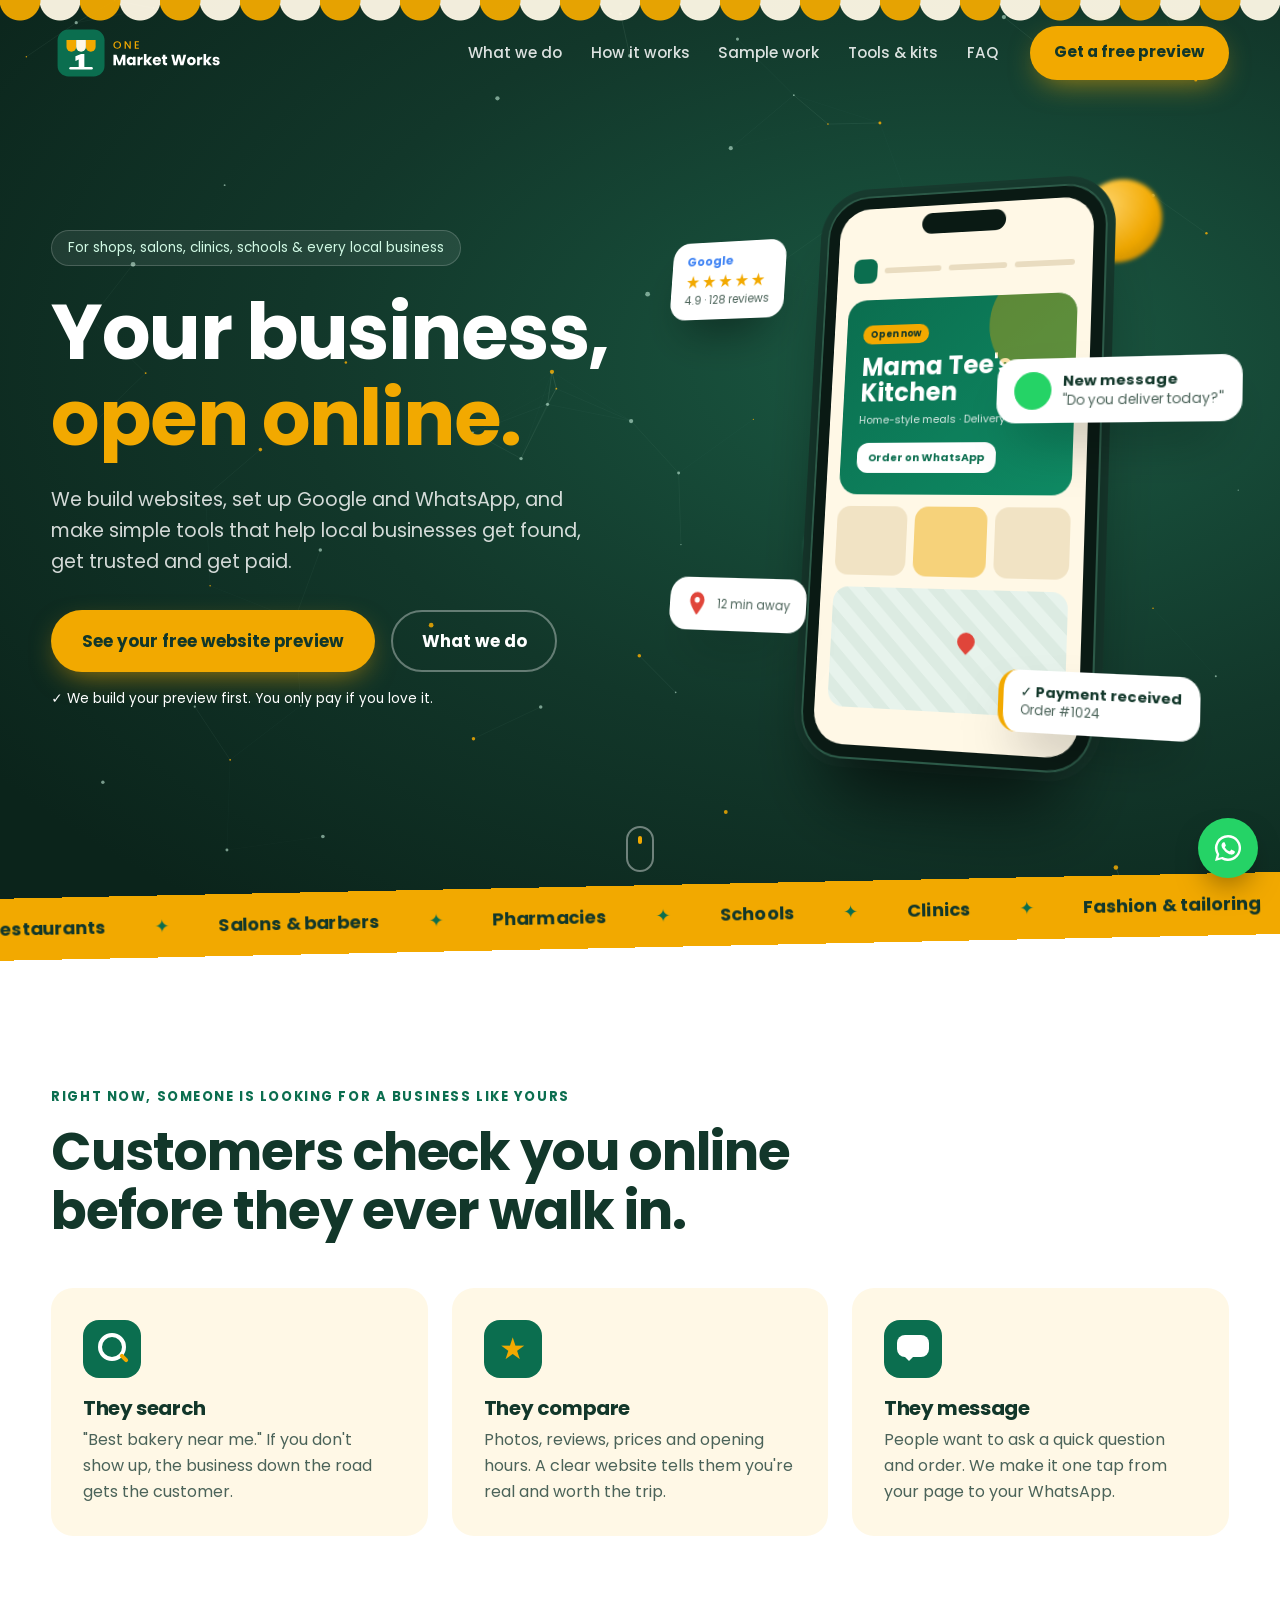
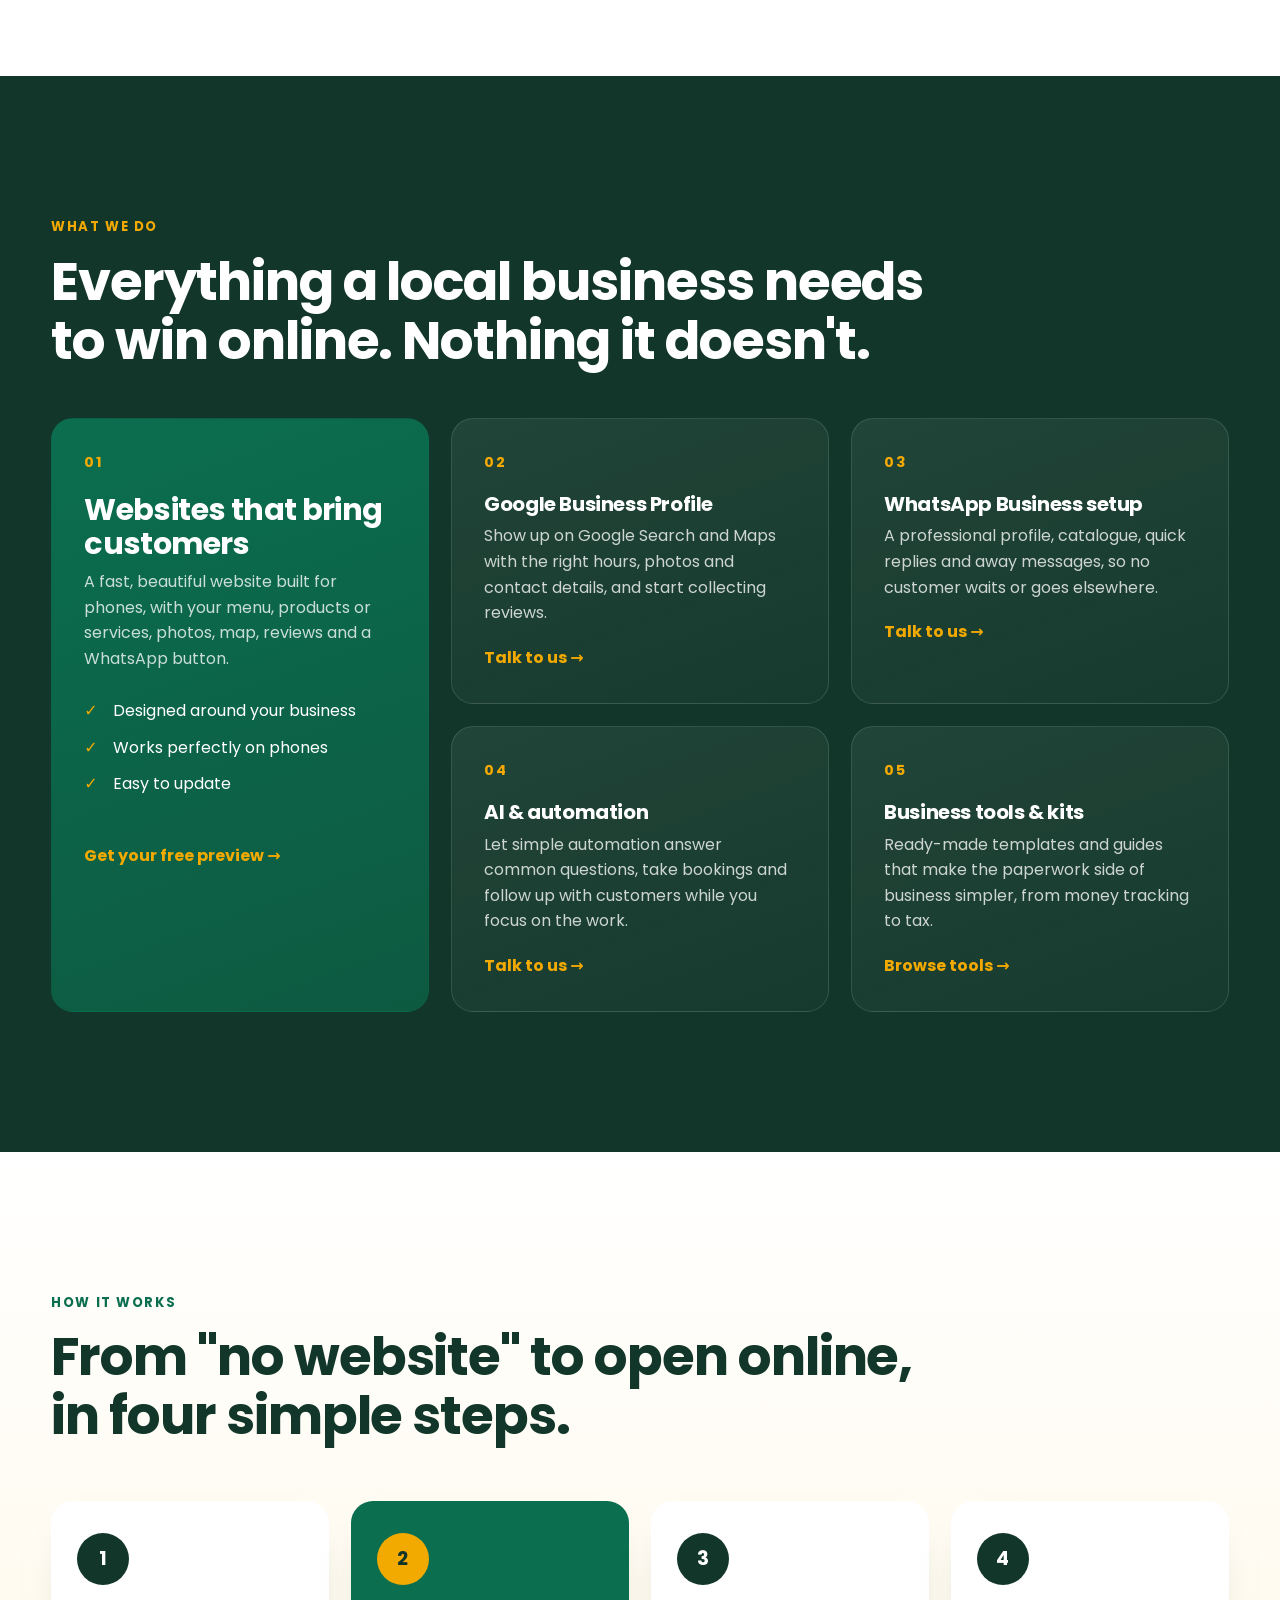
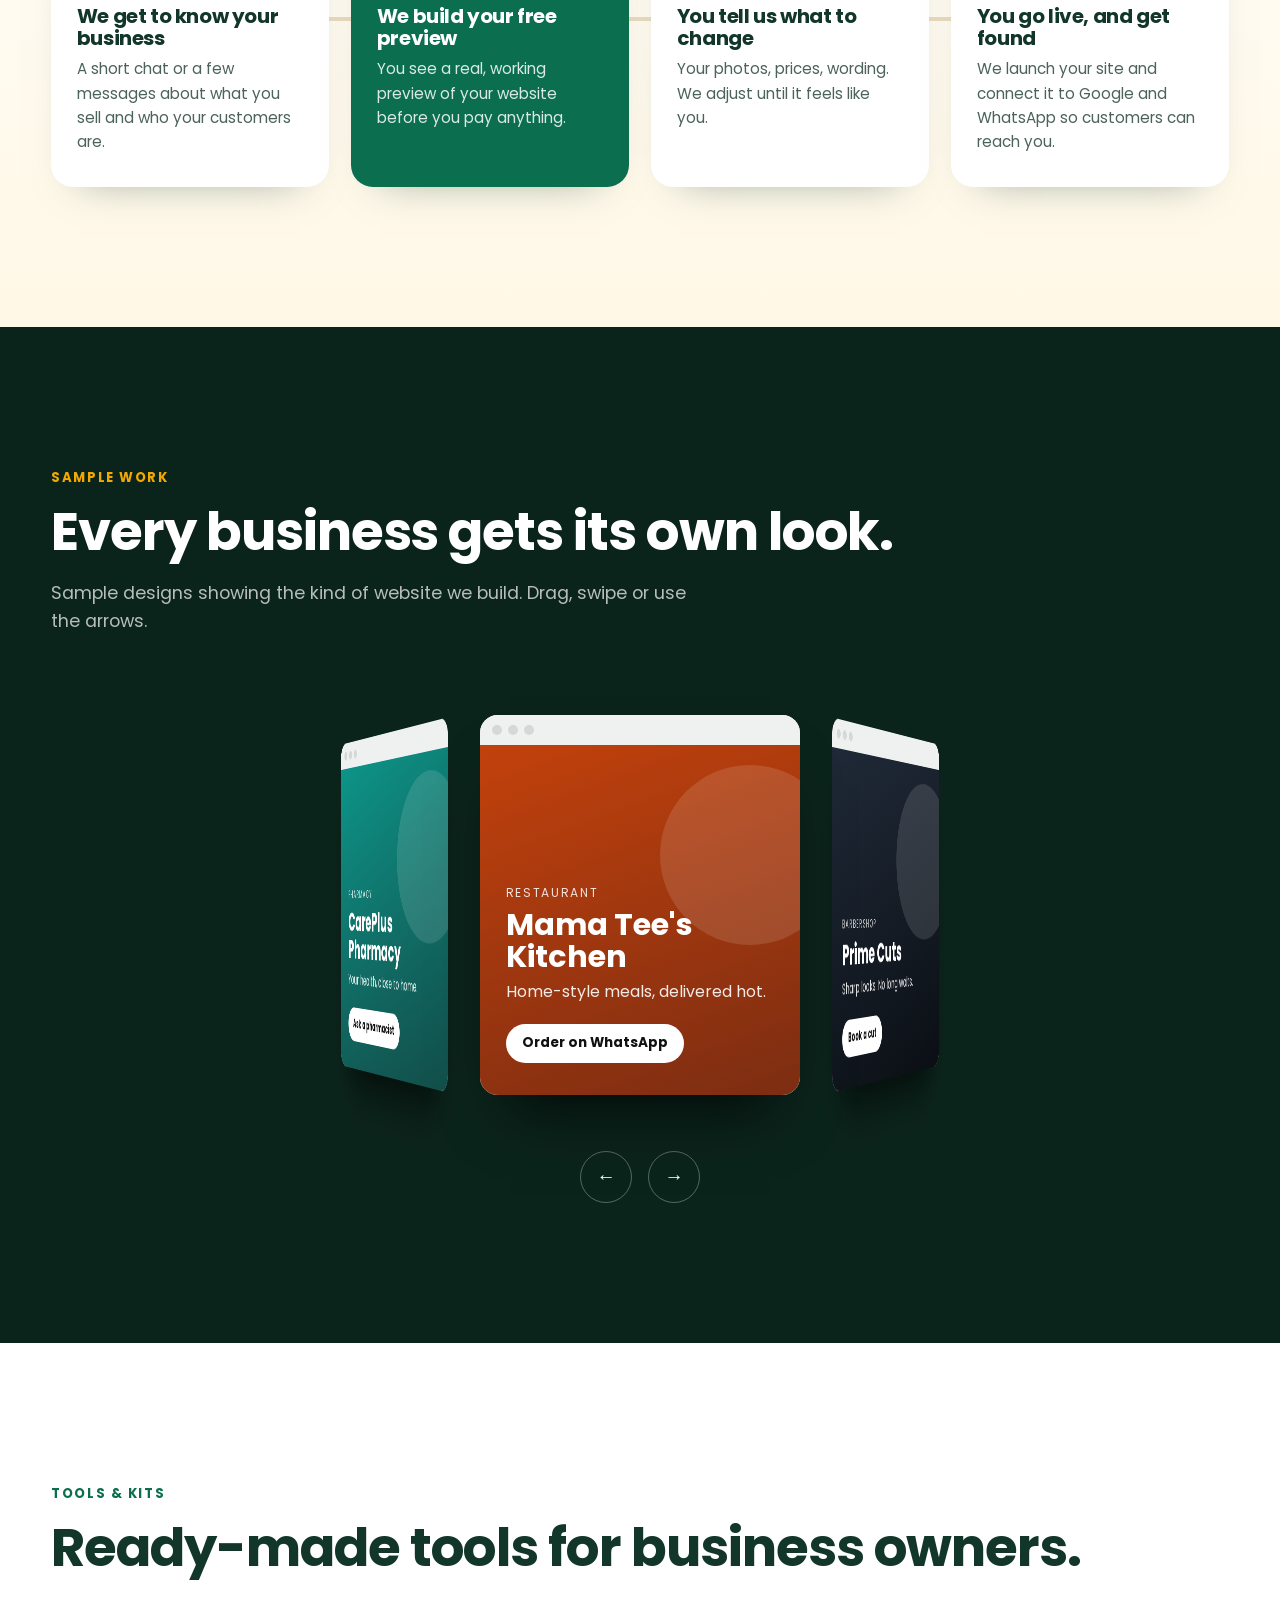
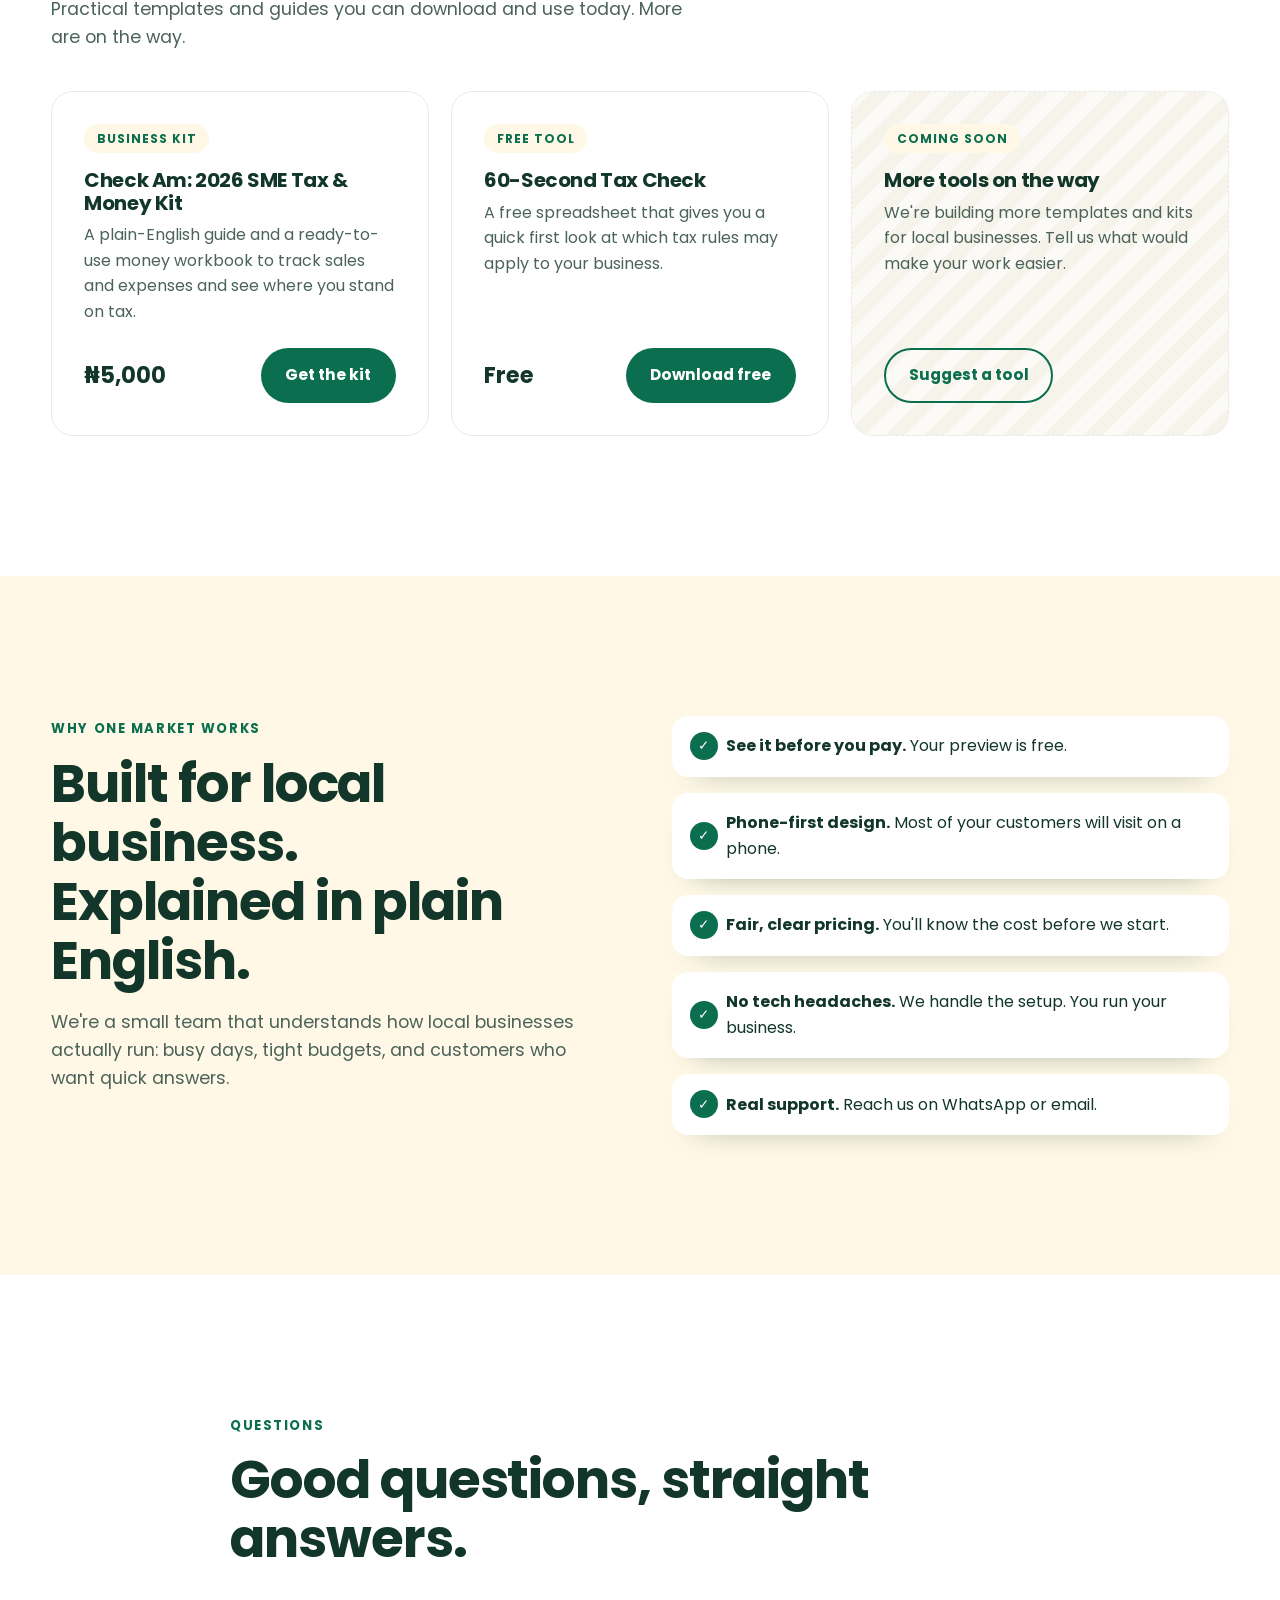
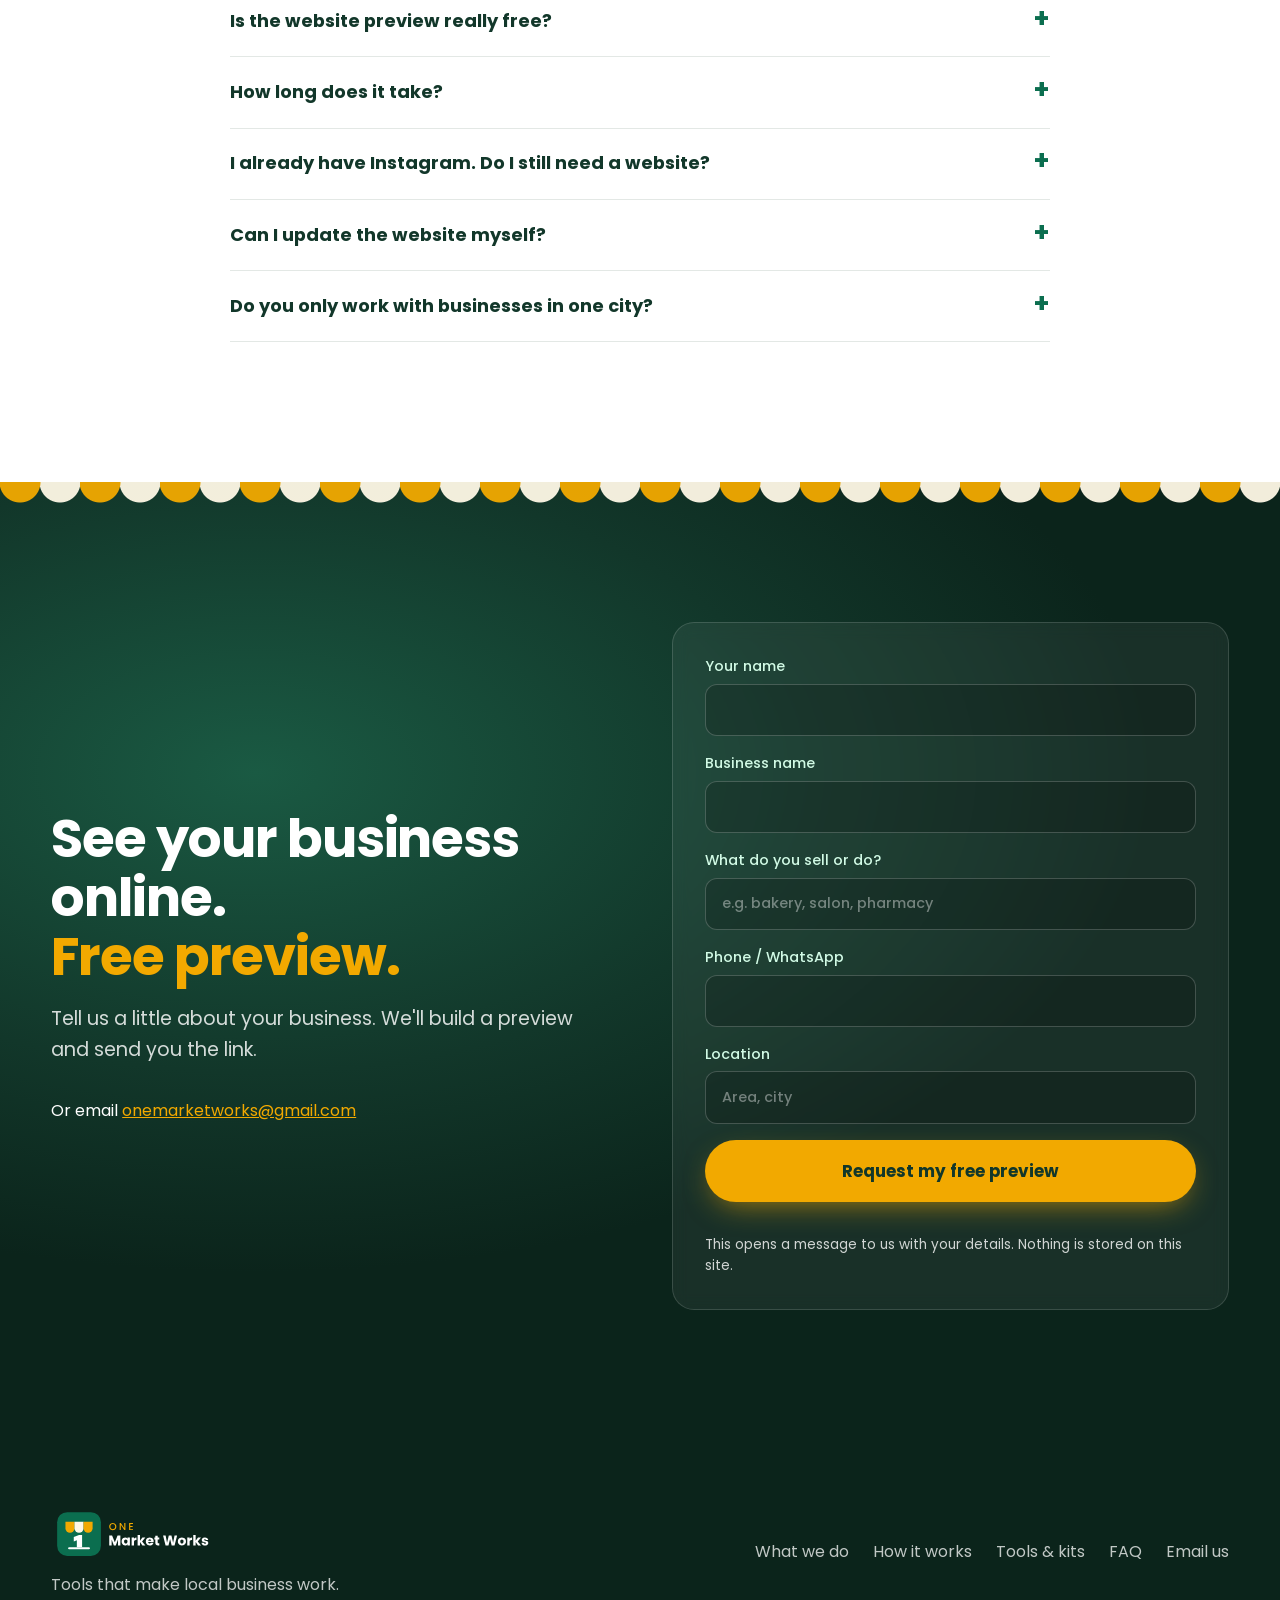
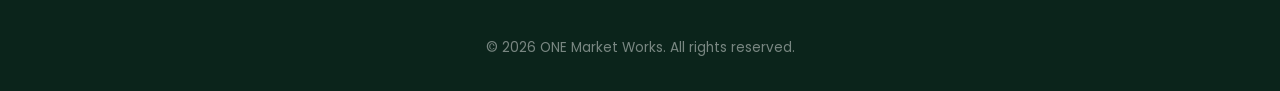
==== index.html @ 24ab7c7d "Add files via upload" ====
<!DOCTYPE html>
<html lang="en">
<head>
<meta charset="utf-8">
<meta name="viewport" content="width=device-width, initial-scale=1">
<title>ONE Market Works | Websites, Google & WhatsApp setup and tools for local businesses</title>
<meta name="description" content="ONE Market Works builds websites, sets up Google and WhatsApp, and creates simple tools that help local businesses get found, get trusted and get paid. Get a free website preview.">
<meta property="og:title" content="ONE Market Works: tools that make local business work">
<meta property="og:description" content="Websites, Google & WhatsApp setup, AI automation and ready-made business tools. Get a free preview of your website.">
<meta property="og:image" content="assets/share.png">
<meta property="og:type" content="website">
<meta name="twitter:card" content="summary_large_image">
<meta name="theme-color" content="#12372A">
<link rel="icon" href="assets/favicon.ico" sizes="any">
<link rel="icon" type="image/png" sizes="32x32" href="assets/favicon-32.png">
<link rel="apple-touch-icon" href="assets/apple-touch-icon-180.png">
<link rel="manifest" href="site.webmanifest">
<link rel="stylesheet" href="styles.css">
</head>
<body>
<div class="progress" aria-hidden="true"></div>

<header class="nav" id="top">
  <a href="#top" class="nav-logo" aria-label="ONE Market Works home"><img src="assets/logo-dark.svg" alt="ONE Market Works" width="190" height="64"></a>
  <nav class="nav-links" aria-label="Main">
    <a href="#services">What we do</a>
    <a href="#how">How it works</a>
    <a href="#work">Sample work</a>
    <a href="#shop">Tools & kits</a>
    <a href="#faq">FAQ</a>
  </nav>
  <a href="#preview" class="btn btn-gold nav-cta">Get a free preview</a>
  <button class="burger" aria-label="Open menu" aria-expanded="false"><span></span><span></span><span></span></button>
</header>

<main>
<!-- HERO -->
<section class="hero">
  <canvas class="sparks" aria-hidden="true"></canvas>
  <div class="awning" aria-hidden="true"></div>
  <div class="hero-inner">
    <div class="hero-copy">
      <p class="eyebrow reveal">For shops, salons, clinics, schools & every local business</p>
      <h1 class="reveal">Your business,<br><span class="rotator" aria-live="polite"><span>open online.</span><span>found on Google.</span><span>trusted at first look.</span><span>booked on WhatsApp.</span></span></h1>
      <p class="lead reveal">We build websites, set up Google and WhatsApp, and make simple tools that help local businesses get found, get trusted and get paid.</p>
      <div class="hero-ctas reveal">
        <a href="#preview" class="btn btn-gold btn-lg magnetic">See your free website preview</a>
        <a href="#services" class="btn btn-ghost btn-lg">What we do</a>
      </div>
      <p class="tiny reveal">✓ We build your preview first. You only pay if you love it.</p>
    </div>

    <div class="stage" aria-hidden="true">
      <div class="scene">
        <div class="phone">
          <div class="phone-notch"></div>
          <div class="screen">
            <div class="mini-nav"><span class="mini-logo"></span><span></span><span></span><span></span></div>
            <div class="mini-hero">
              <div class="mini-badge">Open now</div>
              <div class="mini-title">Mama Tee's<br>Kitchen</div>
              <div class="mini-sub">Home-style meals · Delivery</div>
              <div class="mini-btn">Order on WhatsApp</div>
            </div>
            <div class="mini-cards"><span></span><span></span><span></span></div>
            <div class="mini-map"><i></i></div>
          </div>
        </div>
        <div class="float card-google"><b>Google</b><div class="stars">★★★★★</div><small>4.9 · 128 reviews</small></div>
        <div class="float card-wa"><span class="wa-dot"></span><div><b>New message</b><small>"Do you deliver today?"</small></div></div>
        <div class="float card-pin"><svg viewBox="0 0 24 24"><path d="M12 2a7 7 0 0 0-7 7c0 5 7 13 7 13s7-8 7-13a7 7 0 0 0-7-7zm0 9.5A2.5 2.5 0 1 1 12 6.5a2.5 2.5 0 0 1 0 5z"/></svg><small>12 min away</small></div>
        <div class="float card-order"><b>✓ Payment received</b><small>Order #1024</small></div>
        <div class="orb o1"></div><div class="orb o2"></div>
      </div>
    </div>
  </div>
  <a href="#ticker" class="scroll-cue" aria-label="Scroll down"><span></span></a>
</section>

<!-- TICKER -->
<div class="ticker" id="ticker" aria-hidden="true">
  <div class="ticker-track">
    <span>Restaurants</span><span>Salons & barbers</span><span>Pharmacies</span><span>Schools</span><span>Clinics</span><span>Fashion & tailoring</span><span>Auto repair</span><span>Bakeries</span><span>Hotels</span><span>Gyms</span><span>Event planners</span><span>Supermarkets</span>
    <span>Restaurants</span><span>Salons & barbers</span><span>Pharmacies</span><span>Schools</span><span>Clinics</span><span>Fashion & tailoring</span><span>Auto repair</span><span>Bakeries</span><span>Hotels</span><span>Gyms</span><span>Event planners</span><span>Supermarkets</span>
  </div>
</div>

<!-- PROBLEM -->
<section class="section why">
  <div class="wrap">
    <p class="kicker reveal">Right now, someone is looking for a business like yours</p>
    <h2 class="reveal">Customers check you online<br>before they ever walk in.</h2>
    <div class="grid3">
      <article class="tile reveal"><div class="tile-ico ico-search"></div><h3>They search</h3><p>"Best bakery near me." If you don't show up, the business down the road gets the customer.</p></article>
      <article class="tile reveal"><div class="tile-ico ico-star"></div><h3>They compare</h3><p>Photos, reviews, prices and opening hours. A clear website tells them you're real and worth the trip.</p></article>
      <article class="tile reveal"><div class="tile-ico ico-chat"></div><h3>They message</h3><p>People want to ask a quick question and order. We make it one tap from your page to your WhatsApp.</p></article>
    </div>
  </div>
</section>

<!-- SERVICES -->
<section class="section services" id="services">
  <div class="wrap">
    <p class="kicker reveal">What we do</p>
    <h2 class="reveal">Everything a local business needs<br>to win online. Nothing it doesn't.</h2>
    <div class="svc-grid">
      <article class="svc tilt reveal featured">
        <div class="svc-num">01</div>
        <h3>Websites that bring customers</h3>
        <p>A fast, beautiful website built for phones, with your menu, products or services, photos, map, reviews and a WhatsApp button.</p>
        <ul><li>Designed around your business</li><li>Works perfectly on phones</li><li>Easy to update</li></ul>
        <a href="#preview" class="svc-link">Get your free preview →</a>
      </article>
      <article class="svc tilt reveal">
        <div class="svc-num">02</div>
        <h3>Google Business Profile</h3>
        <p>Show up on Google Search and Maps with the right hours, photos and contact details, and start collecting reviews.</p>
        <a href="#preview" class="svc-link">Talk to us →</a>
      </article>
      <article class="svc tilt reveal">
        <div class="svc-num">03</div>
        <h3>WhatsApp Business setup</h3>
        <p>A professional profile, catalogue, quick replies and away messages, so no customer waits or goes elsewhere.</p>
        <a href="#preview" class="svc-link">Talk to us →</a>
      </article>
      <article class="svc tilt reveal">
        <div class="svc-num">04</div>
        <h3>AI & automation</h3>
        <p>Let simple automation answer common questions, take bookings and follow up with customers while you focus on the work.</p>
        <a href="#preview" class="svc-link">Talk to us →</a>
      </article>
      <article class="svc tilt reveal">
        <div class="svc-num">05</div>
        <h3>Business tools & kits</h3>
        <p>Ready-made templates and guides that make the paperwork side of business simpler, from money tracking to tax.</p>
        <a href="#shop" class="svc-link">Browse tools →</a>
      </article>
    </div>
  </div>
</section>

<!-- HOW -->
<section class="section how" id="how">
  <div class="wrap">
    <p class="kicker reveal">How it works</p>
    <h2 class="reveal">From "no website" to open online,<br>in four simple steps.</h2>
    <ol class="steps">
      <li class="step reveal"><span class="dot">1</span><h3>We get to know your business</h3><p>A short chat or a few messages about what you sell and who your customers are.</p></li>
      <li class="step reveal hl"><span class="dot">2</span><h3>We build your free preview</h3><p>You see a real, working preview of your website before you pay anything.</p></li>
      <li class="step reveal"><span class="dot">3</span><h3>You tell us what to change</h3><p>Your photos, prices, wording. We adjust until it feels like you.</p></li>
      <li class="step reveal"><span class="dot">4</span><h3>You go live, and get found</h3><p>We launch your site and connect it to Google and WhatsApp so customers can reach you.</p></li>
    </ol>
    <div class="line" aria-hidden="true"><i></i></div>
  </div>
</section>

<!-- WORK -->
<section class="section work" id="work">
  <div class="wrap">
    <p class="kicker reveal">Sample work</p>
    <h2 class="reveal">Every business gets its own look.</h2>
    <p class="sub reveal">Sample designs showing the kind of website we build. Drag, swipe or use the arrows.</p>
  </div>
  <div class="carousel reveal" tabindex="0" aria-label="Sample website designs">
    <div class="ring">
      <figure class="site s1"><div class="bar"><i></i><i></i><i></i></div><div class="site-body"><em>Restaurant</em><strong>Mama Tee's Kitchen</strong><span>Home-style meals, delivered hot.</span><b>Order on WhatsApp</b></div></figure>
      <figure class="site s2"><div class="bar"><i></i><i></i><i></i></div><div class="site-body"><em>Barbershop</em><strong>Prime Cuts</strong><span>Sharp looks. No long waits.</span><b>Book a cut</b></div></figure>
      <figure class="site s3"><div class="bar"><i></i><i></i><i></i></div><div class="site-body"><em>Dental clinic</em><strong>BrightSmile Dental</strong><span>Gentle care for the whole family.</span><b>Book an appointment</b></div></figure>
      <figure class="site s4"><div class="bar"><i></i><i></i><i></i></div><div class="site-body"><em>Fashion</em><strong>Grace Fashion House</strong><span>Made-to-measure, made with love.</span><b>See the collection</b></div></figure>
      <figure class="site s5"><div class="bar"><i></i><i></i><i></i></div><div class="site-body"><em>School</em><strong>Little Stars Academy</strong><span>Where curious minds grow.</span><b>Book a visit</b></div></figure>
      <figure class="site s6"><div class="bar"><i></i><i></i><i></i></div><div class="site-body"><em>Pharmacy</em><strong>CarePlus Pharmacy</strong><span>Your health, close to home.</span><b>Ask a pharmacist</b></div></figure>
    </div>
  </div>
  <div class="car-ctrl"><button class="prev" aria-label="Previous design">←</button><button class="next" aria-label="Next design">→</button></div>
</section>

<!-- SHOP -->
<section class="section shop" id="shop">
  <div class="wrap">
    <p class="kicker reveal">Tools & kits</p>
    <h2 class="reveal">Ready-made tools for business owners.</h2>
    <p class="sub reveal">Practical templates and guides you can download and use today. More are on the way.</p>
    <div class="shop-grid">
      <article class="prod tilt reveal">
        <span class="tag">Business kit</span>
        <h3>Check Am: 2026 SME Tax & Money Kit</h3>
        <p>A plain-English guide and a ready-to-use money workbook to track sales and expenses and see where you stand on tax.</p>
        <div class="prod-foot"><span class="price">₦5,000</span><a class="btn btn-green" href="https://selar.com/checkam" target="_blank" rel="noopener">Get the kit</a></div>
      </article>
      <article class="prod tilt reveal">
        <span class="tag">Free tool</span>
        <h3>60-Second Tax Check</h3>
        <p>A free spreadsheet that gives you a quick first look at which tax rules may apply to your business.</p>
        <div class="prod-foot"><span class="price">Free</span><a class="btn btn-green" href="https://selar.com/checkam-free-tax-check" target="_blank" rel="noopener">Download free</a></div>
      </article>
      <article class="prod soon reveal">
        <span class="tag">Coming soon</span>
        <h3>More tools on the way</h3>
        <p>We're building more templates and kits for local businesses. Tell us what would make your work easier.</p>
        <div class="prod-foot"><a class="btn btn-ghost-dark" href="#preview">Suggest a tool</a></div>
      </article>
    </div>
  </div>
</section>

<!-- VALUES -->
<section class="section values">
  <div class="wrap two">
    <div>
      <p class="kicker reveal">Why ONE Market Works</p>
      <h2 class="reveal">Built for local business.<br>Explained in plain English.</h2>
      <p class="sub reveal">We're a small team that understands how local businesses actually run: busy days, tight budgets, and customers who want quick answers.</p>
    </div>
    <ul class="checks">
      <li class="reveal"><b>See it before you pay.</b> Your preview is free.</li>
      <li class="reveal"><b>Phone-first design.</b> Most of your customers will visit on a phone.</li>
      <li class="reveal"><b>Fair, clear pricing.</b> You'll know the cost before we start.</li>
      <li class="reveal"><b>No tech headaches.</b> We handle the setup. You run your business.</li>
      <li class="reveal"><b>Real support.</b> Reach us on WhatsApp or email.</li>
    </ul>
  </div>
</section>

<!-- FAQ -->
<section class="section faq" id="faq">
  <div class="wrap narrow">
    <p class="kicker reveal">Questions</p>
    <h2 class="reveal">Good questions, straight answers.</h2>
    <details class="reveal"><summary>Is the website preview really free?</summary><p>Yes. We build a working preview of your website first. If you like it, we talk about making it yours. If not, you owe nothing.</p></details>
    <details class="reveal"><summary>How long does it take?</summary><p>Previews are usually ready within a couple of days. Once you approve, we finish and launch quickly, depending on how fast we get your photos and details.</p></details>
    <details class="reveal"><summary>I already have Instagram. Do I still need a website?</summary><p>Instagram is great for posts, but a website shows up on Google, looks more established, and gives customers everything in one place: prices, location, hours and a WhatsApp button.</p></details>
    <details class="reveal"><summary>Can I update the website myself?</summary><p>Yes, and we can also make changes for you whenever you need.</p></details>
    <details class="reveal"><summary>Do you only work with businesses in one city?</summary><p>No. We work with local businesses wherever they are; everything can be done by phone, WhatsApp and screen share.</p></details>
  </div>
</section>

<!-- PREVIEW REQUEST -->
<section class="section cta" id="preview">
  <div class="awning" aria-hidden="true"></div>
  <div class="wrap two">
    <div>
      <h2 class="reveal">See your business online.<br><span class="gold">Free preview.</span></h2>
      <p class="lead reveal">Tell us a little about your business. We'll build a preview and send you the link.</p>
      <p class="contact-line reveal">Or email <a href="mailto:onemarketworks@gmail.com">onemarketworks@gmail.com</a></p>
    </div>
    <form class="form reveal" id="leadForm">
      <label>Your name<input name="name" required autocomplete="name"></label>
      <label>Business name<input name="business" required></label>
      <label>What do you sell or do?<input name="type" placeholder="e.g. bakery, salon, pharmacy" required></label>
      <label>Phone / WhatsApp<input name="phone" type="tel" required autocomplete="tel"></label>
      <label>Location<input name="area" placeholder="Area, city"></label>
      <button class="btn btn-gold btn-lg" type="submit">Request my free preview</button>
      <p class="tiny">This opens a message to us with your details. Nothing is stored on this site.</p>
    </form>
  </div>
</section>
</main>

<footer class="footer">
  <div class="wrap foot">
    <div><img src="assets/logo-dark.svg" alt="ONE Market Works" width="200" height="68"><p>Tools that make local business work.</p></div>
    <div class="foot-links"><a href="#services">What we do</a><a href="#how">How it works</a><a href="#shop">Tools & kits</a><a href="#faq">FAQ</a><a href="mailto:onemarketworks@gmail.com">Email us</a></div>
  </div>
  <p class="copy">© <span id="yr"></span> ONE Market Works. All rights reserved.</p>
</footer>

<a class="wa-float" id="waFloat" href="#preview" aria-label="Message us"><svg viewBox="0 0 32 32"><path d="M16 3a13 13 0 0 0-11.2 19.6L3 29l6.6-1.7A13 13 0 1 0 16 3zm0 23.6a10.6 10.6 0 0 1-5.4-1.5l-.4-.2-3.9 1 1-3.8-.2-.4A10.6 10.6 0 1 1 16 26.6zm5.8-7.9c-.3-.2-1.9-.9-2.2-1s-.5-.2-.7.2-.8 1-1 1.2-.4.2-.7.1a8.7 8.7 0 0 1-4.3-3.8c-.3-.6.3-.5.9-1.7.1-.2 0-.4 0-.5l-1-2.4c-.3-.6-.5-.5-.7-.5h-.6a1.2 1.2 0 0 0-.9.4 3.7 3.7 0 0 0-1.1 2.7 6.5 6.5 0 0 0 1.3 3.4 14.6 14.6 0 0 0 5.6 5c2.1.9 2.9 1 4 .8a3.4 3.4 0 0 0 2.2-1.6 2.8 2.8 0 0 0 .2-1.6c-.1-.1-.3-.2-.6-.4z"/></svg></a>

<script src="main.js" defer></script>
</body>
</html>
---- styles.css ----
@font-face{font-family:Poppins;src:url(assets/fonts/Poppins-Regular.ttf) format("truetype");font-weight:400;font-display:swap}
@font-face{font-family:Poppins;src:url(assets/fonts/Poppins-Medium.ttf) format("truetype");font-weight:500;font-display:swap}
@font-face{font-family:Poppins;src:url(assets/fonts/Poppins-Bold.ttf) format("truetype");font-weight:700;font-display:swap}
:root{--green:#0B6E4F;--green2:#14946B;--deep:#12372A;--deeper:#0b241b;--gold:#F2A900;--cream:#FFF8E6;--mint:#D1FAE5;--ink:#12372A;--muted:#4b6359;--r:22px}
*{box-sizing:border-box;margin:0;padding:0}
html{scroll-behavior:smooth}
body{font-family:Poppins,system-ui,sans-serif;color:var(--ink);background:#fff;line-height:1.6;-webkit-font-smoothing:antialiased;overflow-x:hidden}
img{max-width:100%;display:block}
a{color:inherit}
h1,h2,h3{line-height:1.12;letter-spacing:-.02em}
h2{font-size:clamp(2rem,4.2vw,3.3rem);font-weight:700;margin-bottom:1.1rem}
h3{font-size:1.25rem;font-weight:700;margin-bottom:.5rem}
.wrap{width:min(1180px,92vw);margin:0 auto}
.narrow{width:min(820px,92vw)}
.section{padding:clamp(80px,11vw,140px) 0;position:relative}
.kicker{color:var(--green);font-weight:700;text-transform:uppercase;letter-spacing:.12em;font-size:.82rem;margin-bottom:.9rem}
.sub{color:var(--muted);font-size:1.1rem;max-width:640px;margin-bottom:2.5rem}
.gold{color:var(--gold)}
.tiny{font-size:.85rem;opacity:.8;margin-top:1rem}
.progress{position:fixed;top:0;left:0;height:3px;width:0;background:var(--gold);z-index:100}

/* buttons */
.btn{display:inline-flex;align-items:center;justify-content:center;gap:.5rem;padding:.8rem 1.4rem;border-radius:999px;font-weight:600;text-decoration:none;font-size:.97rem;border:2px solid transparent;cursor:pointer;transition:transform .25s,box-shadow .25s,background .25s;font-family:inherit}
.btn-lg{padding:1rem 1.8rem;font-size:1.05rem}
.btn-gold{background:var(--gold);color:var(--deep);box-shadow:0 10px 30px -10px rgba(242,169,0,.7)}
.btn-gold:hover{transform:translateY(-3px);box-shadow:0 18px 40px -12px rgba(242,169,0,.8)}
.btn-ghost{border-color:rgba(255,255,255,.35);color:#fff}
.btn-ghost:hover{background:rgba(255,255,255,.1)}
.btn-green{background:var(--green);color:#fff}
.btn-green:hover{background:var(--green2);transform:translateY(-2px)}
.btn-ghost-dark{border-color:var(--green);color:var(--green)}

/* nav */
.nav{position:fixed;inset:0 0 auto 0;z-index:50;display:flex;align-items:center;gap:2rem;padding:1.6rem 4vw .9rem;transition:background .3s,box-shadow .3s,padding .3s}
.nav.scrolled{background:rgba(18,55,42,.86);backdrop-filter:blur(14px);-webkit-backdrop-filter:blur(14px);box-shadow:0 10px 30px -20px #000;padding:.6rem 4vw}
.nav-logo img{height:60px;width:auto;margin:-6px 0}
.nav-links{display:flex;gap:1.8rem;margin-left:auto}
.nav-links a{color:#fff;text-decoration:none;font-weight:500;font-size:.95rem;opacity:.85;position:relative}
.nav-links a::after{content:"";position:absolute;left:0;bottom:-4px;height:2px;width:0;background:var(--gold);transition:width .3s}
.nav-links a:hover{opacity:1}.nav-links a:hover::after{width:100%}
.burger{display:none;background:none;border:0;cursor:pointer;margin-left:auto}
.burger span{display:block;width:26px;height:2px;background:#fff;margin:6px 0;transition:.3s}

/* hero */
.hero{min-height:100vh;background:radial-gradient(1200px 700px at 75% 40%,#1a5a43 0%,var(--deep) 55%,var(--deeper) 100%);color:#fff;position:relative;overflow:hidden;display:flex;align-items:center}
.sparks{position:absolute;inset:0;width:100%;height:100%}
.awning{position:absolute;top:0;left:0;right:0;height:26px;background:radial-gradient(circle at 20px 0,var(--gold) 20px,transparent 21px) 0 0/80px 26px,radial-gradient(circle at 60px 0,var(--cream) 20px,transparent 21px) 0 0/80px 26px;opacity:.95}
.hero-inner{position:relative;width:min(1240px,92vw);margin:0 auto;display:grid;grid-template-columns:1.05fr 1fr;gap:3rem;align-items:center;padding:130px 0 90px}
.eyebrow{display:inline-block;background:rgba(255,255,255,.08);border:1px solid rgba(255,255,255,.18);padding:.4rem 1rem;border-radius:999px;font-size:.85rem;color:var(--mint);margin-bottom:1.4rem}
.hero h1{font-size:clamp(2.6rem,6vw,4.9rem);font-weight:700;margin-bottom:1.4rem}
.rotator{display:inline-grid;color:var(--gold);height:1.15em;overflow:hidden;vertical-align:bottom}
.rotator span{grid-area:1/1;transform:translateY(110%);opacity:0;transition:transform .7s cubic-bezier(.7,0,.2,1),opacity .7s}
.rotator span.on{transform:none;opacity:1}
.rotator span.out{transform:translateY(-110%);opacity:0}
.lead{font-size:clamp(1.05rem,1.5vw,1.25rem);color:rgba(255,255,255,.82);max-width:560px;margin-bottom:2rem}
.hero-ctas{display:flex;gap:1rem;flex-wrap:wrap}
.scroll-cue{position:absolute;bottom:28px;left:50%;transform:translateX(-50%);width:28px;height:46px;border:2px solid rgba(255,255,255,.4);border-radius:20px}
.scroll-cue span{position:absolute;left:50%;top:8px;width:4px;height:8px;margin-left:-2px;border-radius:2px;background:var(--gold);animation:cue 1.8s infinite}
@keyframes cue{0%{opacity:0;transform:translateY(0)}40%{opacity:1}100%{opacity:0;transform:translateY(16px)}}

/* 3D stage */
.stage{perspective:1400px;height:620px;display:flex;align-items:center;justify-content:center}
.scene{position:relative;width:300px;height:580px;transform-style:preserve-3d;transform:rotateY(-18deg) rotateX(8deg);transition:transform .25s ease-out}
.phone{position:absolute;inset:0;border-radius:44px;background:#0a1a14;padding:14px;box-shadow:0 60px 80px -30px rgba(0,0,0,.7),inset 0 0 0 2px #2c5a48,0 0 0 8px #173a2e;transform:translateZ(0);animation:bob 6s ease-in-out infinite}
.phone-notch{position:absolute;top:22px;left:50%;width:90px;height:22px;margin-left:-45px;background:#0a1a14;border-radius:14px;z-index:3}
.screen{height:100%;border-radius:32px;background:var(--cream);overflow:hidden;position:relative}
.mini-nav{display:flex;gap:8px;align-items:center;padding:54px 18px 12px}
.mini-nav span{height:6px;flex:1;border-radius:3px;background:#e9dcc0}
.mini-nav .mini-logo{flex:0 0 26px;height:26px;border-radius:8px;background:var(--green)}
.mini-hero{margin:6px 14px;padding:22px 18px;border-radius:20px;background:linear-gradient(140deg,var(--green),#0e8a63);color:#fff;position:relative;overflow:hidden}
.mini-hero::after{content:"";position:absolute;right:-30px;top:-30px;width:120px;height:120px;border-radius:50%;background:rgba(242,169,0,.35)}
.mini-badge{display:inline-block;font-size:10px;background:var(--gold);color:var(--deep);padding:2px 8px;border-radius:10px;font-weight:700}
.mini-title{font-size:26px;font-weight:700;line-height:1.05;margin:10px 0 6px}
.mini-sub{font-size:11px;opacity:.85}
.mini-btn{display:inline-block;margin-top:14px;background:#fff;color:var(--green);font-size:11px;font-weight:700;padding:7px 12px;border-radius:12px}
.mini-cards{display:grid;grid-template-columns:repeat(3,1fr);gap:8px;margin:12px 14px}
.mini-cards span{height:70px;border-radius:14px;background:#f1e3c4}
.mini-cards span:nth-child(2){background:#f6d27a}
.mini-map{margin:0 14px;height:120px;border-radius:16px;background:repeating-linear-gradient(45deg,#e7f3ec 0 12px,#dcebe2 12px 24px);position:relative}
.mini-map i{position:absolute;left:55%;top:35%;width:18px;height:18px;border-radius:50% 50% 50% 0;background:#e0453a;transform:rotate(-45deg)}
.float{position:absolute;background:#fff;color:var(--deep);border-radius:18px;padding:12px 16px;box-shadow:0 25px 50px -20px rgba(0,0,0,.55);font-size:13px;line-height:1.3;white-space:nowrap}
.float small{display:block;color:var(--muted);font-size:12px}
.card-google{left:-130px;top:70px;transform:translateZ(90px);animation:floaty 5s ease-in-out infinite}
.card-google b{color:#4285F4}.stars{color:var(--gold);font-size:18px;letter-spacing:2px}
.card-wa{right:-150px;top:210px;display:flex;gap:10px;align-items:center;transform:translateZ(140px);animation:floaty 6s ease-in-out infinite .8s}
.wa-dot{width:34px;height:34px;border-radius:50%;background:#25D366;flex:none;box-shadow:0 0 0 0 rgba(37,211,102,.6);animation:pulse 2s infinite}
.card-pin{left:-90px;bottom:120px;display:flex;align-items:center;gap:8px;transform:translateZ(120px);animation:floaty 5.5s ease-in-out infinite 1.4s}
.card-pin svg{width:26px;fill:#e0453a}
.card-order{right:-110px;bottom:40px;transform:translateZ(70px);animation:floaty 6.5s ease-in-out infinite .4s;border-left:5px solid var(--gold)}
.orb{position:absolute;border-radius:50%;filter:blur(2px)}
.o1{width:90px;height:90px;background:radial-gradient(circle at 30% 30%,#ffd56a,var(--gold) 60%,#b07b00);right:-40px;top:-30px;transform:translateZ(-80px);animation:floaty 7s ease-in-out infinite}
.o2{width:56px;height:56px;background:radial-gradient(circle at 30% 30%,#7fe0bb,var(--green2) 60%,#0a5a40);left:-60px;top:330px;transform:translateZ(-120px);animation:floaty 8s ease-in-out infinite 1s}
@keyframes bob{50%{transform:translateY(-12px)}}
@keyframes floaty{50%{margin-top:-14px}}
@keyframes pulse{70%{box-shadow:0 0 0 12px rgba(37,211,102,0)}100%{box-shadow:0 0 0 0 rgba(37,211,102,0)}}

/* ticker */
.ticker{background:var(--gold);overflow:hidden;padding:1rem 0;transform:rotate(-1.2deg) scale(1.02);margin-top:-14px;position:relative;z-index:2}
.ticker-track{display:flex;gap:3rem;width:max-content;animation:tick 40s linear infinite}
.ticker span{font-weight:700;color:var(--deep);font-size:1.1rem;white-space:nowrap}
.ticker span::after{content:"✦";margin-left:3rem;color:var(--green)}
@keyframes tick{to{transform:translateX(-50%)}}

/* why tiles */
.grid3{display:grid;grid-template-columns:repeat(3,1fr);gap:1.5rem;margin-top:3rem}
.tile{background:var(--cream);border-radius:var(--r);padding:2rem;transition:transform .35s,box-shadow .35s}
.tile:hover{transform:translateY(-8px);box-shadow:0 30px 50px -30px rgba(18,55,42,.5)}
.tile p{color:var(--muted)}
.tile-ico{width:58px;height:58px;border-radius:16px;background:var(--green);margin-bottom:1.2rem;position:relative}
.ico-search::before{content:"";position:absolute;left:15px;top:13px;width:20px;height:20px;border:4px solid #fff;border-radius:50%}
.ico-search::after{content:"";position:absolute;left:36px;top:36px;width:10px;height:4px;background:var(--gold);transform:rotate(45deg);border-radius:2px}
.ico-star::before{content:"★";position:absolute;inset:0;display:grid;place-items:center;color:var(--gold);font-size:30px}
.ico-chat::before{content:"";position:absolute;left:13px;top:15px;width:32px;height:22px;border-radius:8px;background:#fff}
.ico-chat::after{content:"";position:absolute;left:18px;top:34px;border:7px solid transparent;border-top-color:#fff}

/* services */
.services{background:var(--deep);color:#fff;overflow:hidden}
.services .kicker{color:var(--gold)}
.svc-grid{display:grid;grid-template-columns:repeat(3,1fr);gap:1.4rem;margin-top:3rem}
.svc{background:linear-gradient(160deg,rgba(255,255,255,.07),rgba(255,255,255,.02));border:1px solid rgba(255,255,255,.12);border-radius:var(--r);padding:2rem;transform-style:preserve-3d;transition:transform .2s,border-color .3s;position:relative;overflow:hidden}
.svc::before{content:"";position:absolute;inset:0;background:radial-gradient(400px circle at var(--mx,50%) var(--my,50%),rgba(242,169,0,.16),transparent 40%);opacity:0;transition:opacity .3s}
.svc:hover::before{opacity:1}
.svc:hover{border-color:rgba(242,169,0,.5)}
.svc.featured{grid-row:span 2;background:linear-gradient(160deg,var(--green),#0d5a41);border-color:transparent}
.svc-num{font-weight:700;color:var(--gold);font-size:.9rem;margin-bottom:1.2rem;letter-spacing:.1em}
.svc p{color:rgba(255,255,255,.78)}
.svc ul{list-style:none;margin:1.3rem 0}
.svc li{padding:.35rem 0 .35rem 1.8rem;position:relative}
.svc li::before{content:"✓";position:absolute;left:0;color:var(--gold);font-weight:700}
.svc-link{display:inline-block;margin-top:1.2rem;color:var(--gold);font-weight:600;text-decoration:none}
.svc.featured h3{font-size:1.9rem}

/* how */
.how{background:linear-gradient(#fff,var(--cream))}
.steps{list-style:none;display:grid;grid-template-columns:repeat(4,1fr);gap:1.4rem;margin-top:3.5rem;position:relative;z-index:1}
.step{background:#fff;border-radius:var(--r);padding:2rem 1.6rem;box-shadow:0 20px 40px -30px rgba(18,55,42,.5)}
.step p{color:var(--muted);font-size:.95rem}
.step .dot{display:grid;place-items:center;width:52px;height:52px;border-radius:50%;background:var(--deep);color:#fff;font-weight:700;font-size:1.2rem;margin-bottom:1.2rem}
.step.hl{background:var(--green);color:#fff;transform:translateY(-14px)}
.step.hl p{color:rgba(255,255,255,.85)}
.step.hl .dot{background:var(--gold);color:var(--deep)}
.how .line{position:relative;height:4px;background:#e9dcc0;border-radius:2px;margin-top:-170px;margin-bottom:166px;z-index:0}
.how .line i{position:absolute;left:0;top:0;bottom:0;width:var(--p,0%);background:var(--gold);border-radius:2px;transition:width .2s}

/* work carousel */
.work{background:var(--deeper);color:#fff;overflow:hidden}
.work .kicker{color:var(--gold)}.work .sub{color:rgba(255,255,255,.7)}
.carousel{height:460px;perspective:1600px;display:flex;justify-content:center;align-items:center;cursor:grab;outline:none;touch-action:pan-y}
.carousel:active{cursor:grabbing}
.ring{position:relative;width:320px;height:380px;transform-style:preserve-3d;transition:transform .9s cubic-bezier(.2,.8,.2,1)}
.site{position:absolute;inset:0;border-radius:18px;overflow:hidden;background:#fff;box-shadow:0 40px 60px -30px rgba(0,0,0,.8);backface-visibility:hidden}
.bar{height:30px;background:#eef1ef;display:flex;gap:6px;align-items:center;padding:0 12px}
.bar i{width:10px;height:10px;border-radius:50%;background:#d4d9d6}
.site-body{height:calc(100% - 30px);padding:2rem 1.6rem;display:flex;flex-direction:column;justify-content:flex-end;gap:.4rem;color:#fff;position:relative}
.site-body em{font-style:normal;font-size:.75rem;text-transform:uppercase;letter-spacing:.14em;opacity:.85}
.site-body strong{font-size:1.9rem;line-height:1.05}
.site-body span{opacity:.9}
.site-body b{align-self:flex-start;margin-top:.8rem;background:#fff;color:#111;font-size:.85rem;padding:.55rem 1rem;border-radius:999px}
.s1 .site-body{background:linear-gradient(160deg,#c2410c,#7c2d12)}
.s2 .site-body{background:linear-gradient(160deg,#1f2937,#0b0f14)}
.s3 .site-body{background:linear-gradient(160deg,#0ea5e9,#075985)}
.s4 .site-body{background:linear-gradient(160deg,#be185d,#581c87)}
.s5 .site-body{background:linear-gradient(160deg,#16a34a,#14532d)}
.s6 .site-body{background:linear-gradient(160deg,#0d9488,#134e4a)}
.site-body::before{content:"";position:absolute;right:-40px;top:20px;width:180px;height:180px;border-radius:50%;background:rgba(255,255,255,.12)}
.car-ctrl{display:flex;gap:1rem;justify-content:center;margin-top:1rem}
.car-ctrl button{width:52px;height:52px;border-radius:50%;border:1px solid rgba(255,255,255,.3);background:transparent;color:#fff;font-size:1.2rem;cursor:pointer;transition:.3s}
.car-ctrl button:hover{background:var(--gold);color:var(--deep);border-color:var(--gold)}

/* shop */
.shop-grid{display:grid;grid-template-columns:repeat(3,1fr);gap:1.4rem}
.prod{border:1px solid #e6eae8;border-radius:var(--r);padding:2rem;display:flex;flex-direction:column;transition:transform .2s,box-shadow .3s;background:#fff}
.prod:hover{box-shadow:0 30px 50px -30px rgba(18,55,42,.45)}
.prod p{color:var(--muted);flex:1}
.tag{align-self:flex-start;font-size:.75rem;font-weight:700;letter-spacing:.08em;text-transform:uppercase;background:var(--cream);color:var(--green);padding:.3rem .8rem;border-radius:999px;margin-bottom:1rem}
.prod-foot{display:flex;align-items:center;justify-content:space-between;margin-top:1.5rem;gap:1rem}
.price{font-size:1.4rem;font-weight:700}
.prod.soon{background:repeating-linear-gradient(135deg,#fbfaf6 0 14px,#f6f3ea 14px 28px);border-style:dashed}

/* values */
.values{background:var(--cream)}
.two{display:grid;grid-template-columns:1fr 1fr;gap:4rem;align-items:center}
.checks{list-style:none;display:grid;gap:1rem}
.checks li{background:#fff;border-radius:16px;padding:1.1rem 1.3rem 1.1rem 3.4rem;position:relative;box-shadow:0 14px 30px -24px rgba(18,55,42,.6)}
.checks li::before{content:"✓";position:absolute;left:1.1rem;top:50%;transform:translateY(-50%);width:28px;height:28px;border-radius:50%;background:var(--green);color:#fff;display:grid;place-items:center;font-size:.85rem;font-weight:700}

/* faq */
details{border-bottom:1px solid #e3e8e5;padding:1.3rem 0}
summary{cursor:pointer;font-weight:600;font-size:1.12rem;list-style:none;display:flex;justify-content:space-between;gap:1rem}
summary::-webkit-details-marker{display:none}
summary::after{content:"+";font-size:1.6rem;line-height:1;color:var(--green);transition:transform .3s}
details[open] summary::after{transform:rotate(45deg)}
details p{color:var(--muted);margin-top:.8rem;max-width:680px}

/* cta form */
.cta{background:radial-gradient(900px 500px at 20% 30%,#1a5a43,var(--deep) 60%,var(--deeper));color:#fff;overflow:hidden}
.contact-line a{color:var(--gold)}
.form{background:rgba(255,255,255,.06);border:1px solid rgba(255,255,255,.14);border-radius:var(--r);padding:2rem;display:grid;gap:1rem;backdrop-filter:blur(8px)}
.form label{display:grid;gap:.35rem;font-size:.9rem;font-weight:500;color:var(--mint)}
.form input{font:inherit;padding:.85rem 1rem;border-radius:12px;border:1px solid rgba(255,255,255,.2);background:rgba(0,0,0,.18);color:#fff;outline:none;transition:border-color .2s}
.form input::placeholder{color:rgba(255,255,255,.4)}
.form input:focus{border-color:var(--gold)}

/* footer */
.footer{background:var(--deeper);color:rgba(255,255,255,.75);padding:3.5rem 0 2rem}
.foot{display:flex;justify-content:space-between;gap:2rem;flex-wrap:wrap;align-items:center}
.foot img{height:56px;width:auto;margin-bottom:.6rem}
.foot-links{display:flex;gap:1.5rem;flex-wrap:wrap}
.foot-links a{text-decoration:none}.foot-links a:hover{color:var(--gold)}
.copy{text-align:center;font-size:.85rem;opacity:.6;margin-top:2.5rem}

.wa-float{position:fixed;right:22px;bottom:22px;width:60px;height:60px;border-radius:50%;background:#25D366;display:grid;place-items:center;box-shadow:0 14px 30px -10px rgba(0,0,0,.5);z-index:60;transition:transform .3s}
.wa-float:hover{transform:scale(1.08)}
.wa-float svg{width:32px;fill:#fff}

/* reveal */
.reveal{opacity:0;transform:translateY(34px);transition:opacity .9s cubic-bezier(.2,.8,.2,1),transform .9s cubic-bezier(.2,.8,.2,1)}
.reveal.in{opacity:1;transform:none}

/* responsive */
@media (max-width:1000px){
  .hero-inner{grid-template-columns:1fr;text-align:left;padding-top:120px}
  .stage{height:560px;transform:scale(.85)}
  .svc-grid{grid-template-columns:1fr 1fr}.svc.featured{grid-row:auto;grid-column:span 2}
  .steps{grid-template-columns:1fr 1fr}.how .line{display:none}.step.hl{transform:none}
  .shop-grid{grid-template-columns:1fr 1fr}
  .two{grid-template-columns:1fr;gap:2.5rem}
}
@media (max-width:760px){
  .nav-links,.nav-cta{display:none}
  .burger{display:block}
  .nav.open .nav-links{display:flex;position:fixed;inset:70px 0 auto 0;flex-direction:column;background:var(--deep);padding:1.5rem 6vw 2rem;gap:1.2rem}
  .grid3,.svc-grid,.steps,.shop-grid{grid-template-columns:1fr}.svc.featured{grid-column:auto}
  .stage{height:520px;transform:scale(.72);margin:-60px 0 -40px}
  .card-google{left:-70px}.card-wa{right:-90px}.card-pin{left:-50px}.card-order{right:-60px}
  .carousel{height:400px}.ring{width:250px;height:320px}
}
@media (prefers-reduced-motion:reduce){*,*::before,*::after{animation:none!important;transition:none!important}.reveal{opacity:1;transform:none}}
@media (max-width:760px){h2 br{display:none}}
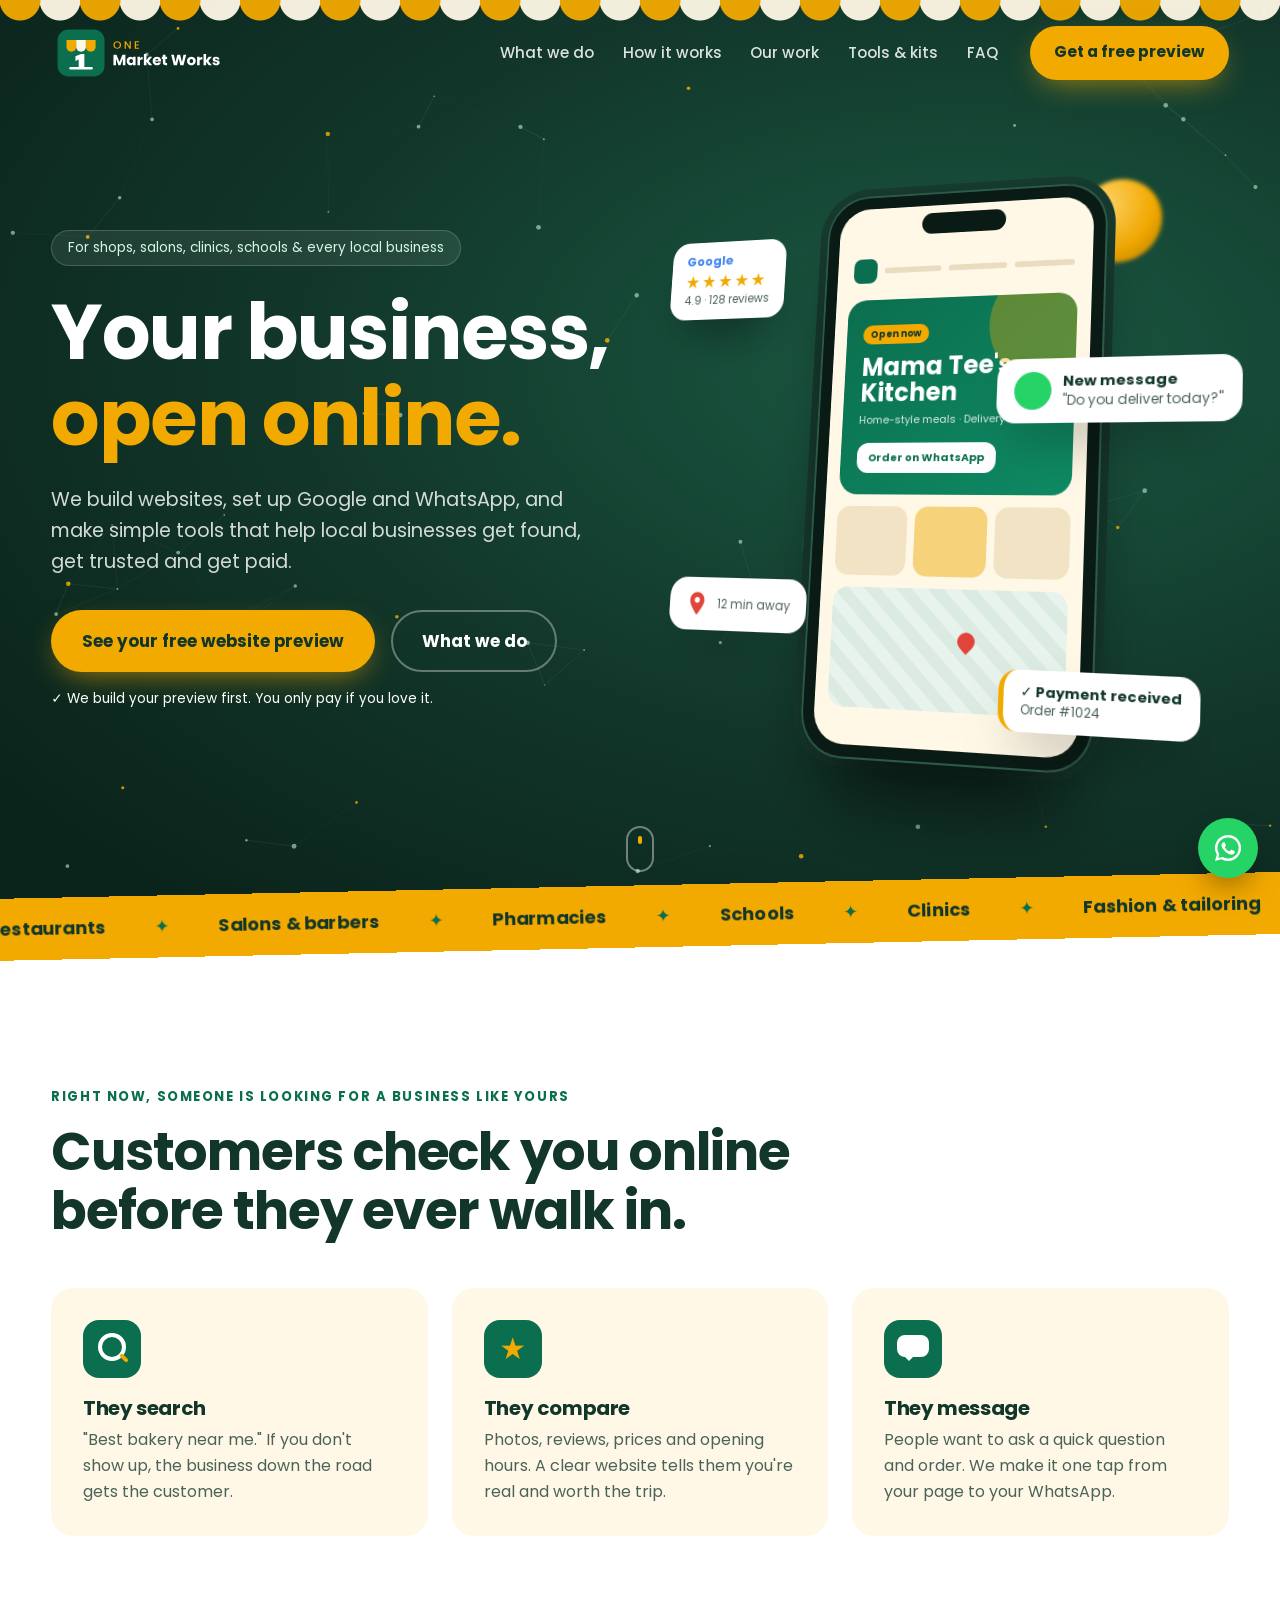
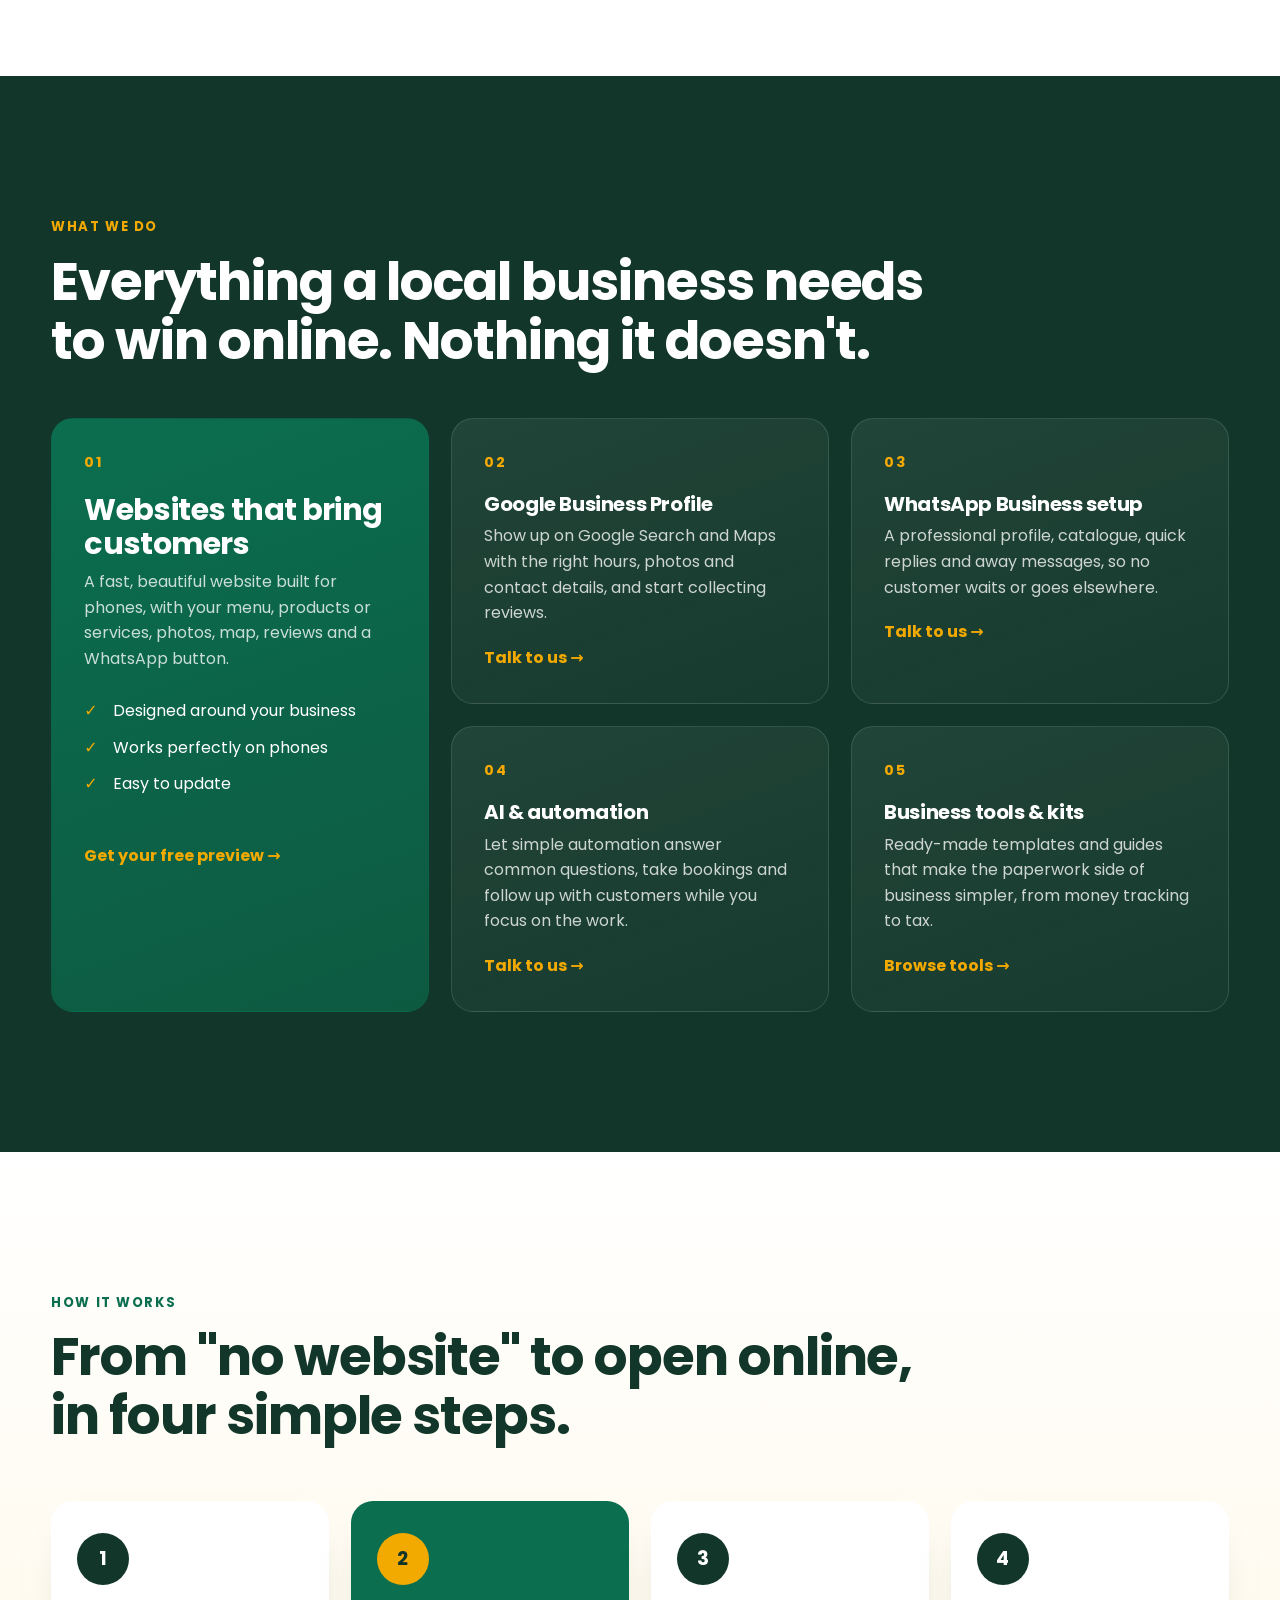
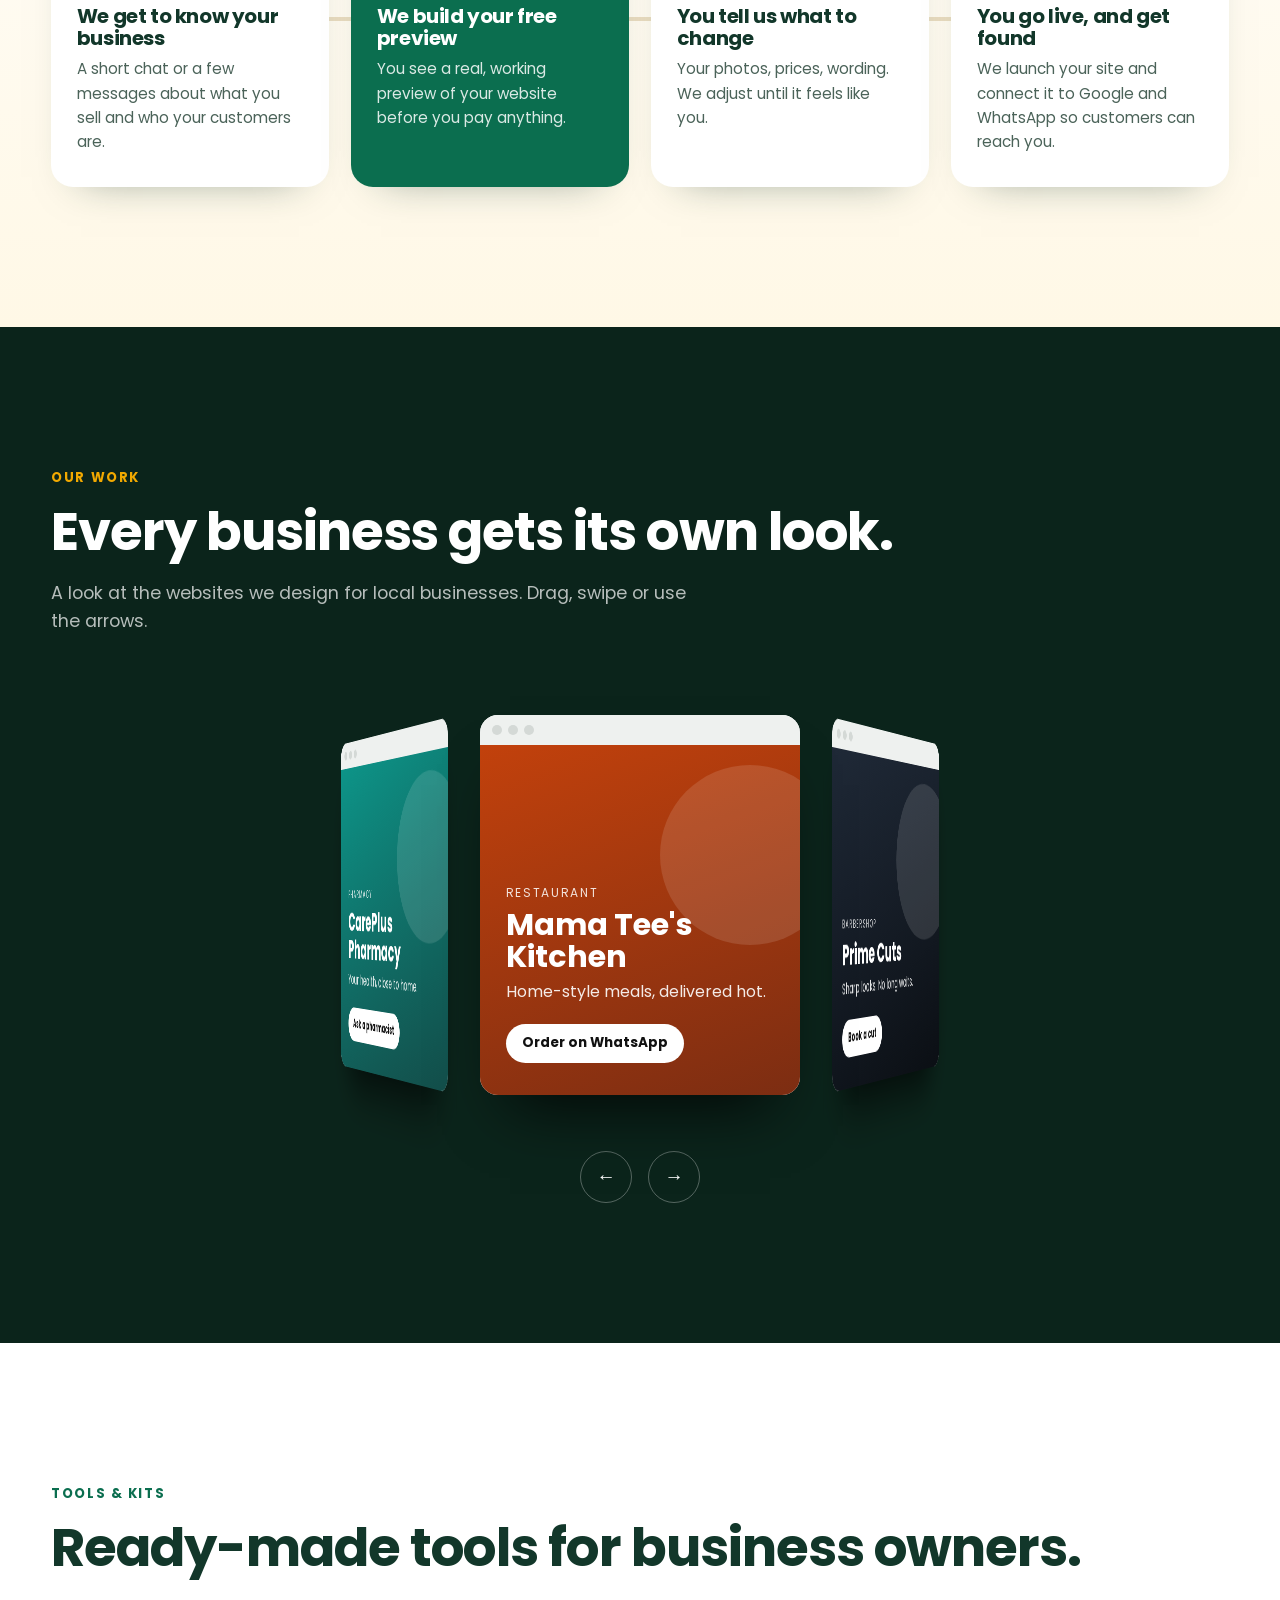
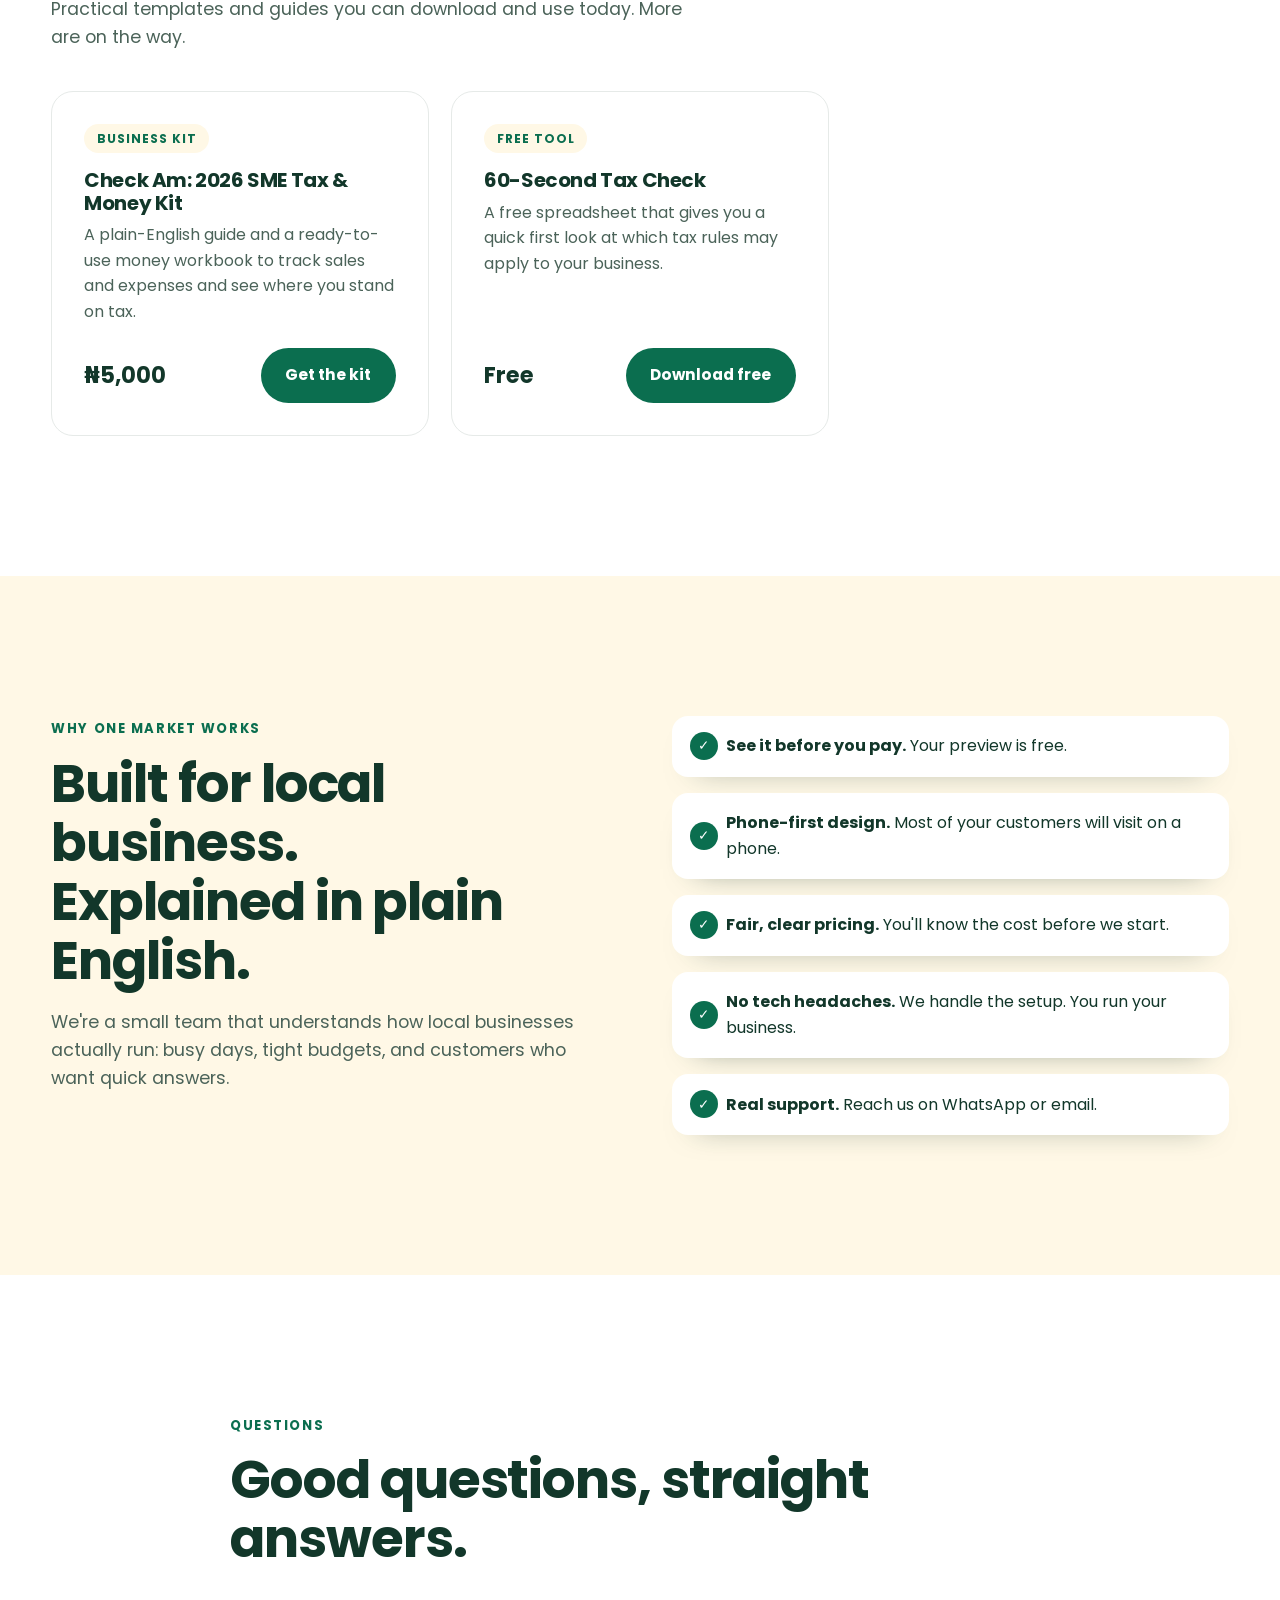
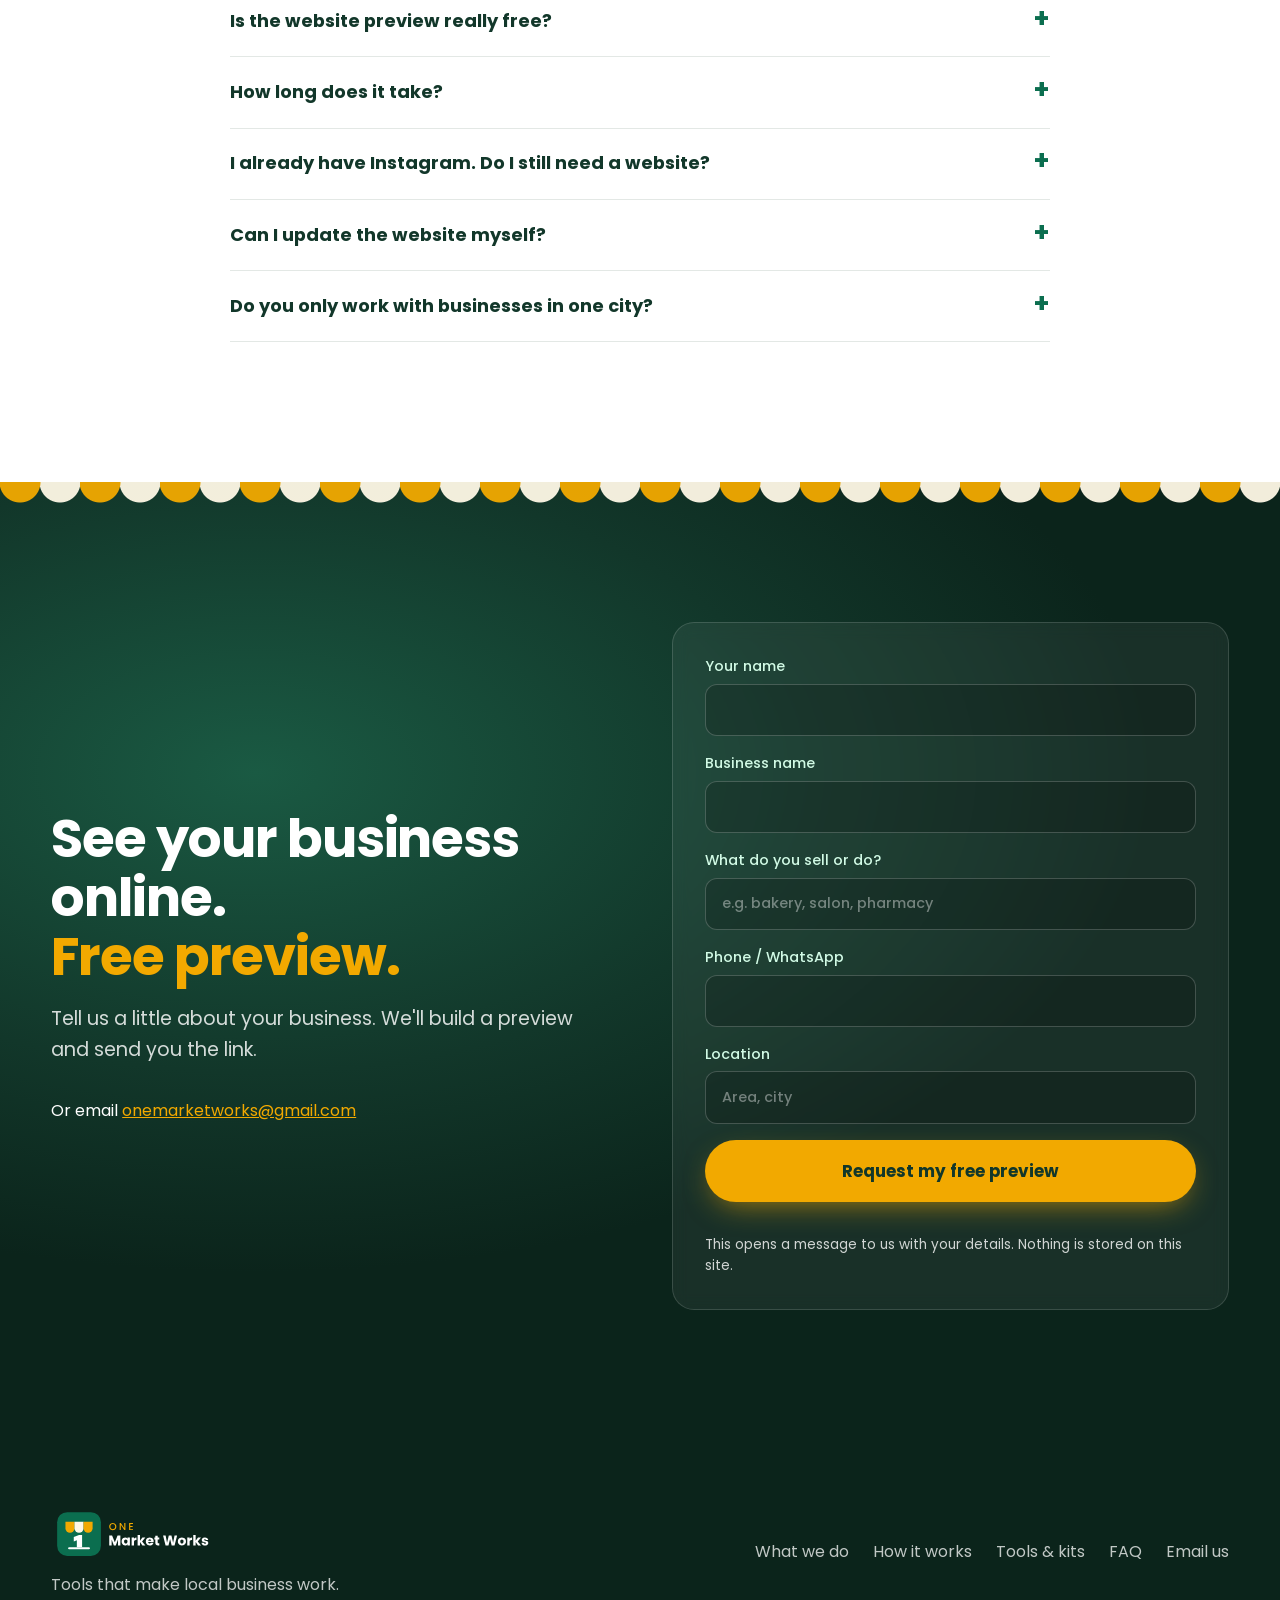
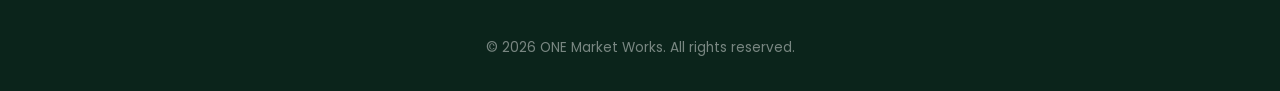
==== commit ad18b1aa: "Add files via upload" ====
--- a/index.html
+++ b/index.html
@@ -25,7 +25,7 @@
   <nav class="nav-links" aria-label="Main">
     <a href="#services">What we do</a>
     <a href="#how">How it works</a>
-    <a href="#work">Sample work</a>
+    <a href="#work">Our work</a>
     <a href="#shop">Tools & kits</a>
     <a href="#faq">FAQ</a>
   </nav>
@@ -41,7 +41,7 @@
   <div class="hero-inner">
     <div class="hero-copy">
       <p class="eyebrow reveal">For shops, salons, clinics, schools & every local business</p>
-      <h1 class="reveal">Your business,<br><span class="rotator" aria-live="polite"><span>open online.</span><span>found on Google.</span><span>trusted at first look.</span><span>booked on WhatsApp.</span></span></h1>
+      <h1 class="reveal">Your business, <br><span class="rotator" aria-live="polite"><span>open online.</span><span>found on Google.</span><span>trusted at first look.</span><span>booked on WhatsApp.</span></span></h1>
       <p class="lead reveal">We build websites, set up Google and WhatsApp, and make simple tools that help local businesses get found, get trusted and get paid.</p>
       <div class="hero-ctas reveal">
         <a href="#preview" class="btn btn-gold btn-lg magnetic">See your free website preview</a>
@@ -58,7 +58,7 @@
             <div class="mini-nav"><span class="mini-logo"></span><span></span><span></span><span></span></div>
             <div class="mini-hero">
               <div class="mini-badge">Open now</div>
-              <div class="mini-title">Mama Tee's<br>Kitchen</div>
+              <div class="mini-title">Mama Tee's <br>Kitchen</div>
               <div class="mini-sub">Home-style meals · Delivery</div>
               <div class="mini-btn">Order on WhatsApp</div>
             </div>
@@ -89,7 +89,7 @@
 <section class="section why">
   <div class="wrap">
     <p class="kicker reveal">Right now, someone is looking for a business like yours</p>
-    <h2 class="reveal">Customers check you online<br>before they ever walk in.</h2>
+    <h2 class="reveal">Customers check you online <br>before they ever walk in.</h2>
     <div class="grid3">
       <article class="tile reveal"><div class="tile-ico ico-search"></div><h3>They search</h3><p>"Best bakery near me." If you don't show up, the business down the road gets the customer.</p></article>
       <article class="tile reveal"><div class="tile-ico ico-star"></div><h3>They compare</h3><p>Photos, reviews, prices and opening hours. A clear website tells them you're real and worth the trip.</p></article>
@@ -102,7 +102,7 @@
 <section class="section services" id="services">
   <div class="wrap">
     <p class="kicker reveal">What we do</p>
-    <h2 class="reveal">Everything a local business needs<br>to win online. Nothing it doesn't.</h2>
+    <h2 class="reveal">Everything a local business needs <br>to win online. Nothing it doesn't.</h2>
     <div class="svc-grid">
       <article class="svc tilt reveal featured">
         <div class="svc-num">01</div>
@@ -143,7 +143,7 @@
 <section class="section how" id="how">
   <div class="wrap">
     <p class="kicker reveal">How it works</p>
-    <h2 class="reveal">From "no website" to open online,<br>in four simple steps.</h2>
+    <h2 class="reveal">From "no website" to open online, <br>in four simple steps.</h2>
     <ol class="steps">
       <li class="step reveal"><span class="dot">1</span><h3>We get to know your business</h3><p>A short chat or a few messages about what you sell and who your customers are.</p></li>
       <li class="step reveal hl"><span class="dot">2</span><h3>We build your free preview</h3><p>You see a real, working preview of your website before you pay anything.</p></li>
@@ -157,11 +157,11 @@
 <!-- WORK -->
 <section class="section work" id="work">
   <div class="wrap">
-    <p class="kicker reveal">Sample work</p>
+    <p class="kicker reveal">Our work</p>
     <h2 class="reveal">Every business gets its own look.</h2>
-    <p class="sub reveal">Sample designs showing the kind of website we build. Drag, swipe or use the arrows.</p>
-  </div>
-  <div class="carousel reveal" tabindex="0" aria-label="Sample website designs">
+    <p class="sub reveal">A look at the websites we design for local businesses. Drag, swipe or use the arrows.</p>
+  </div>
+  <div class="carousel reveal" tabindex="0" aria-label="Website designs">
     <div class="ring">
       <figure class="site s1"><div class="bar"><i></i><i></i><i></i></div><div class="site-body"><em>Restaurant</em><strong>Mama Tee's Kitchen</strong><span>Home-style meals, delivered hot.</span><b>Order on WhatsApp</b></div></figure>
       <figure class="site s2"><div class="bar"><i></i><i></i><i></i></div><div class="site-body"><em>Barbershop</em><strong>Prime Cuts</strong><span>Sharp looks. No long waits.</span><b>Book a cut</b></div></figure>
@@ -193,12 +193,6 @@
         <p>A free spreadsheet that gives you a quick first look at which tax rules may apply to your business.</p>
         <div class="prod-foot"><span class="price">Free</span><a class="btn btn-green" href="https://selar.com/checkam-free-tax-check" target="_blank" rel="noopener">Download free</a></div>
       </article>
-      <article class="prod soon reveal">
-        <span class="tag">Coming soon</span>
-        <h3>More tools on the way</h3>
-        <p>We're building more templates and kits for local businesses. Tell us what would make your work easier.</p>
-        <div class="prod-foot"><a class="btn btn-ghost-dark" href="#preview">Suggest a tool</a></div>
-      </article>
     </div>
   </div>
 </section>
@@ -208,7 +202,7 @@
   <div class="wrap two">
     <div>
       <p class="kicker reveal">Why ONE Market Works</p>
-      <h2 class="reveal">Built for local business.<br>Explained in plain English.</h2>
+      <h2 class="reveal">Built for local business. <br>Explained in plain English.</h2>
       <p class="sub reveal">We're a small team that understands how local businesses actually run: busy days, tight budgets, and customers who want quick answers.</p>
     </div>
     <ul class="checks">
@@ -239,7 +233,7 @@
   <div class="awning" aria-hidden="true"></div>
   <div class="wrap two">
     <div>
-      <h2 class="reveal">See your business online.<br><span class="gold">Free preview.</span></h2>
+      <h2 class="reveal">See your business online. <br><span class="gold">Free preview.</span></h2>
       <p class="lead reveal">Tell us a little about your business. We'll build a preview and send you the link.</p>
       <p class="contact-line reveal">Or email <a href="mailto:onemarketworks@gmail.com">onemarketworks@gmail.com</a></p>
     </div>
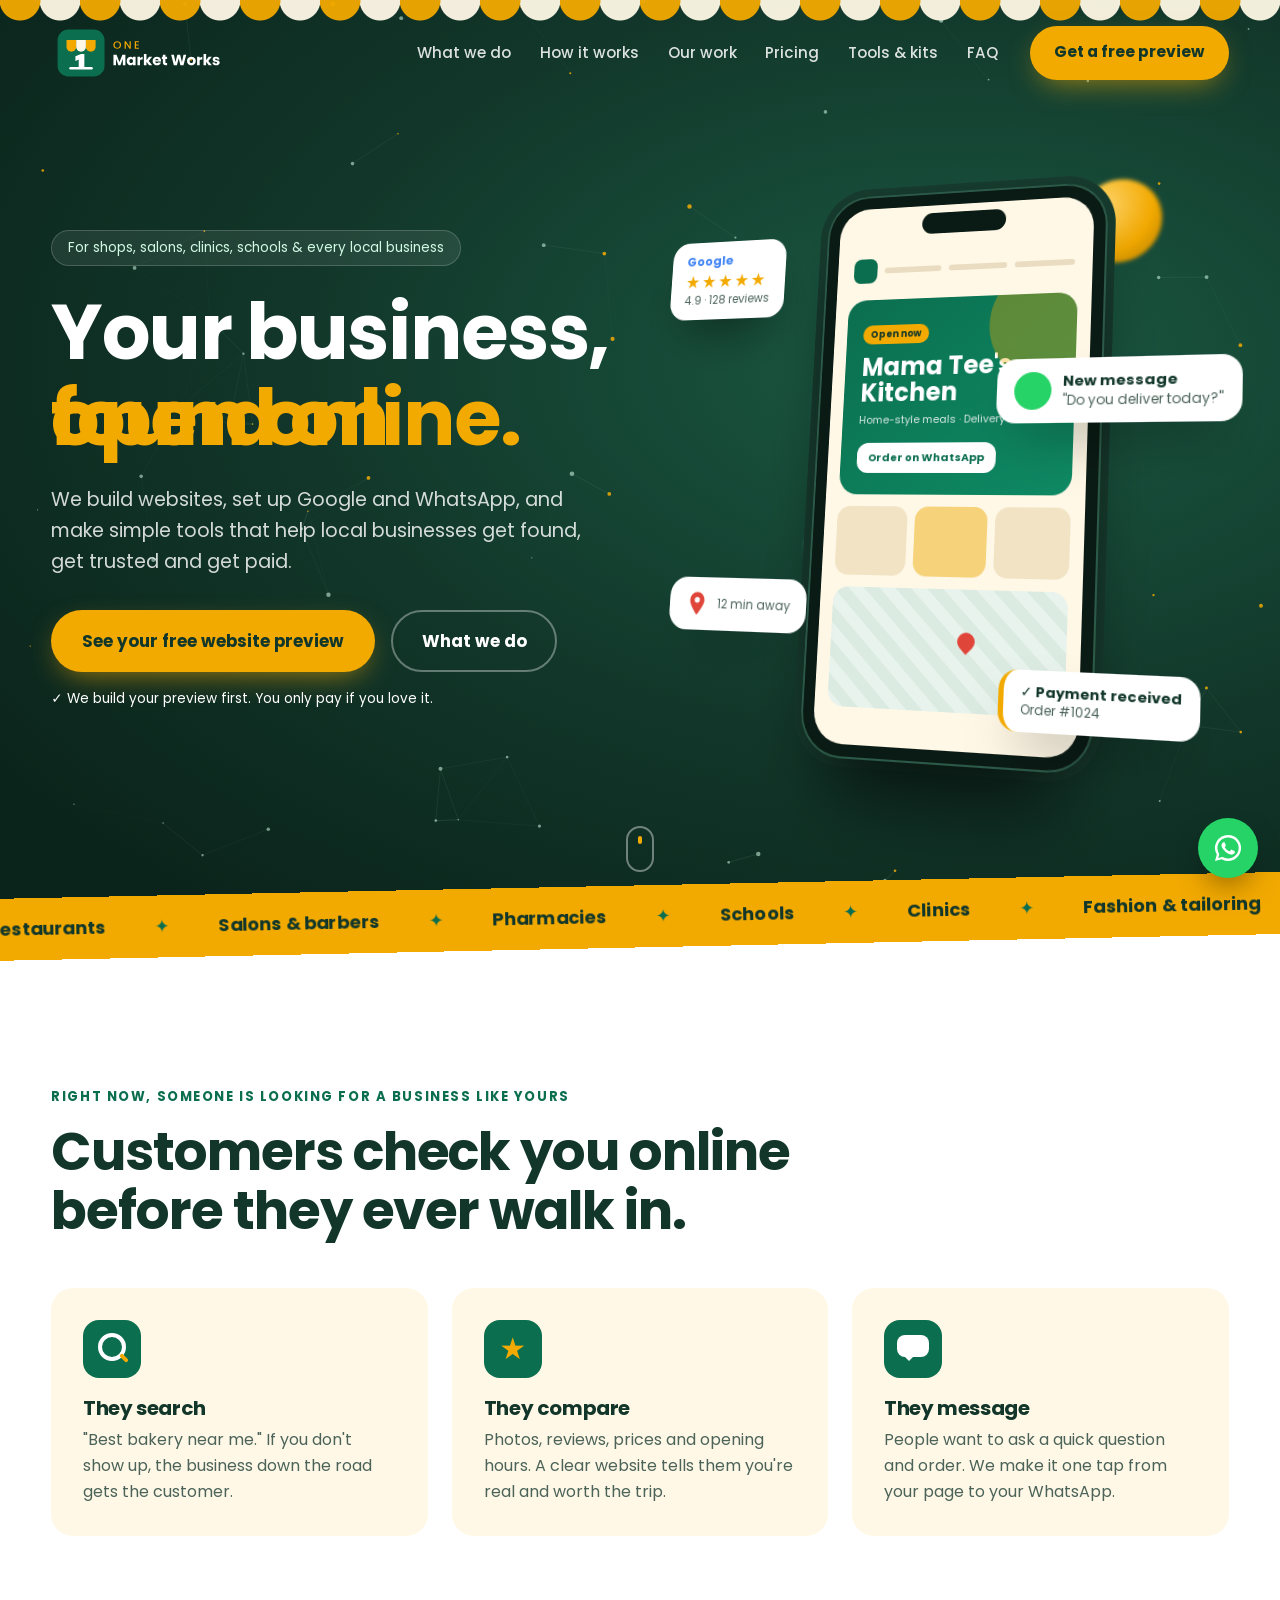
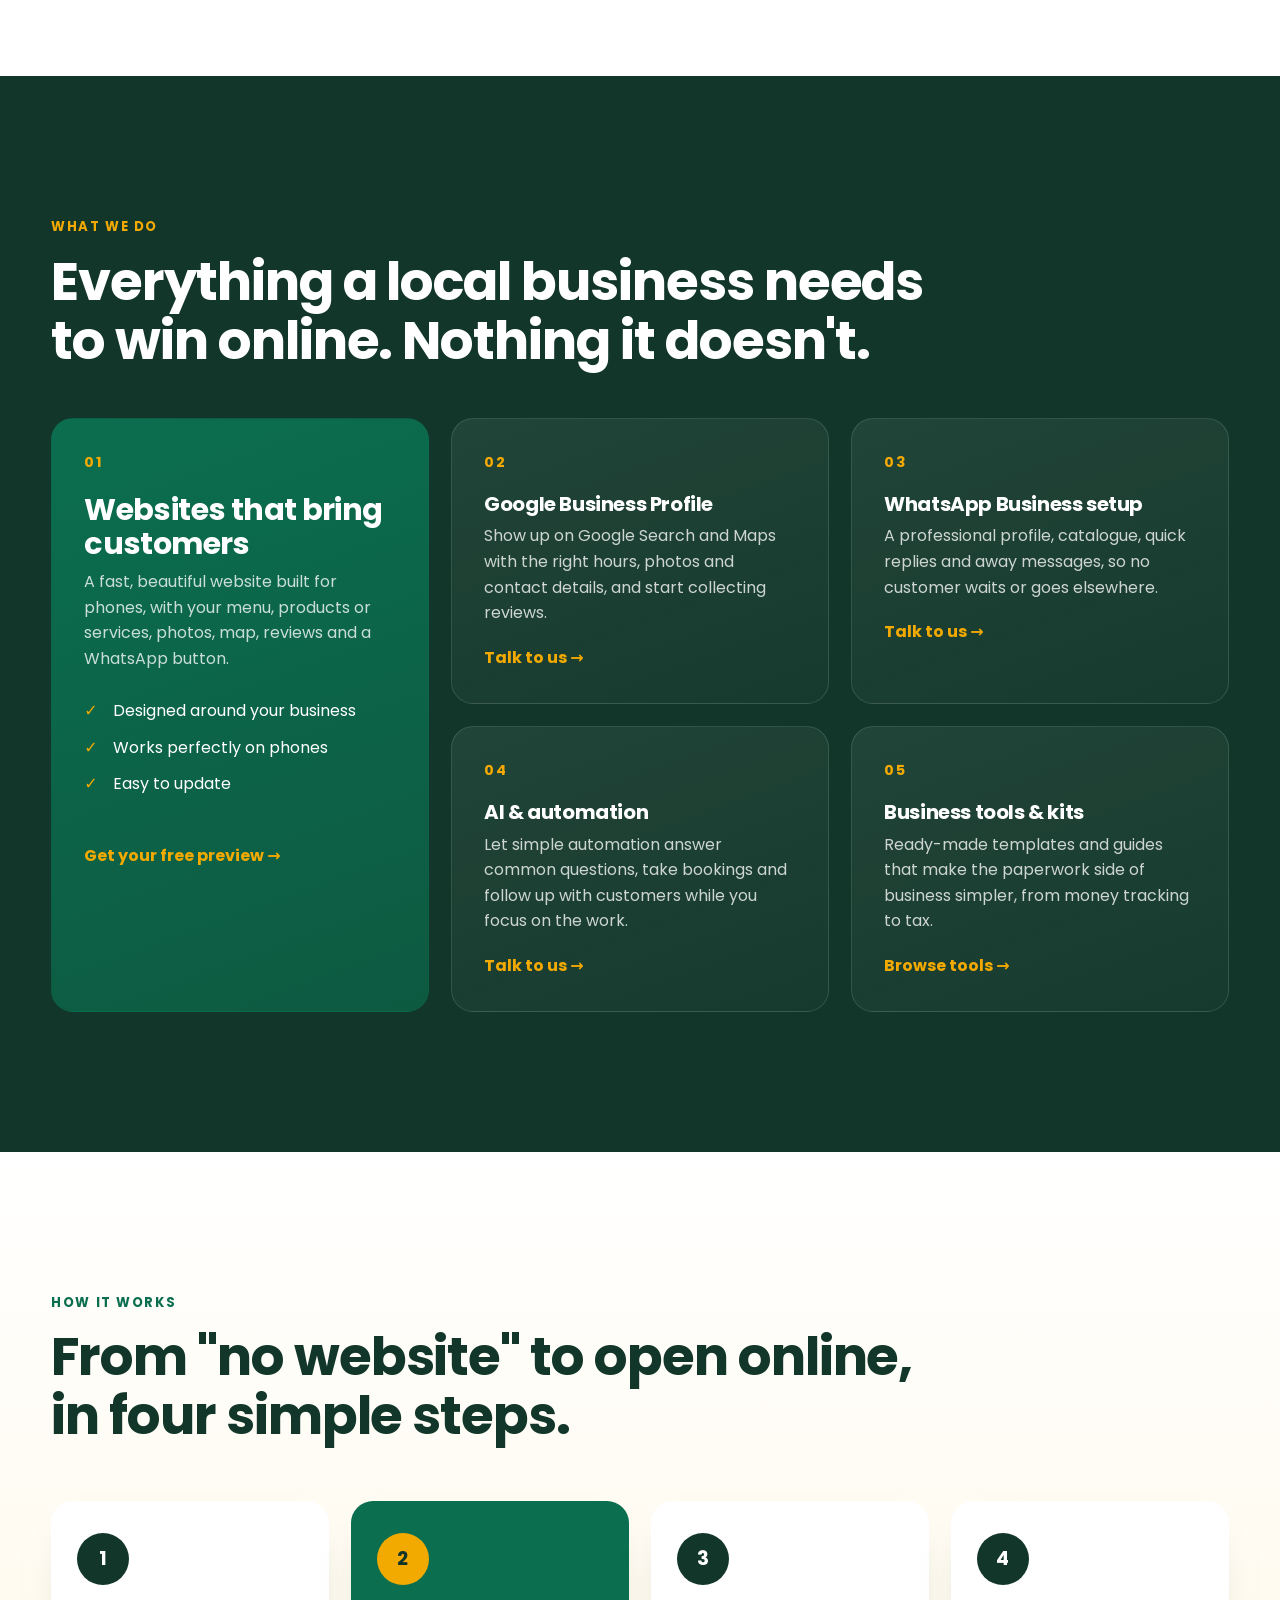
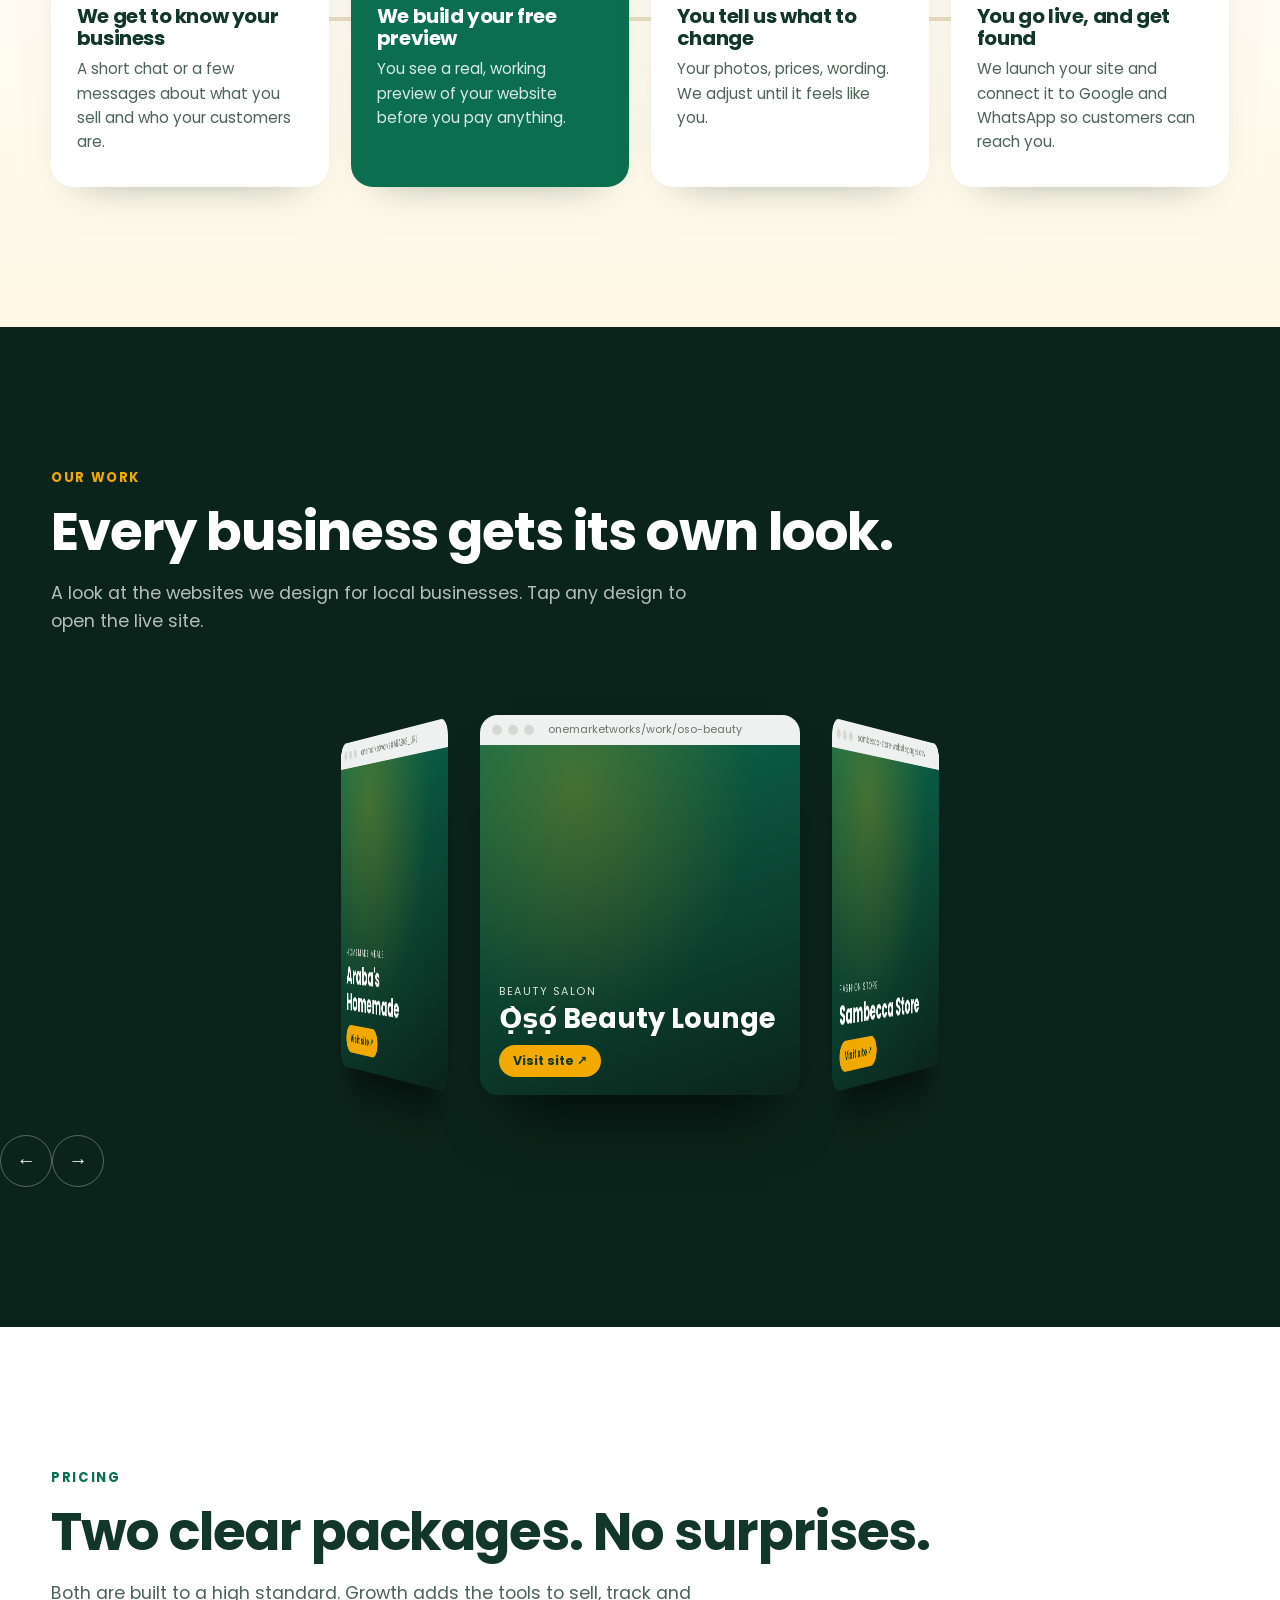
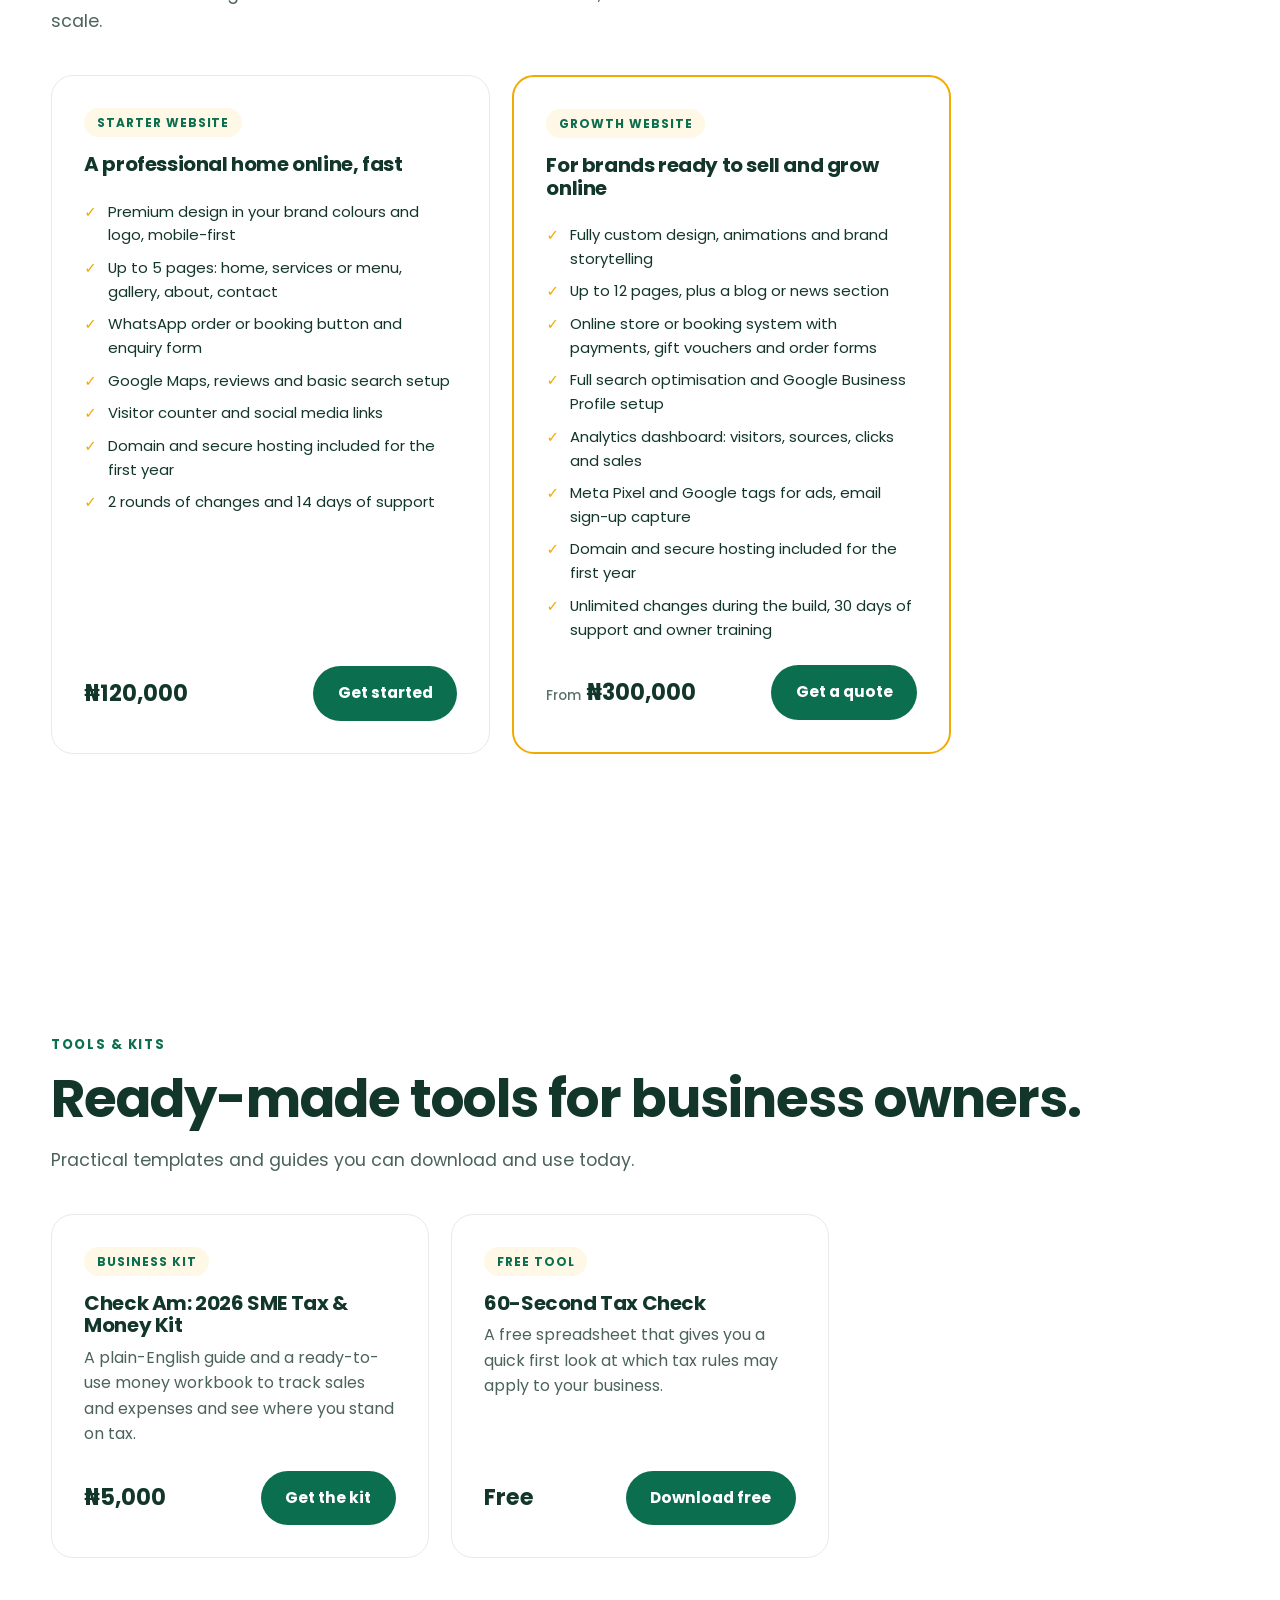
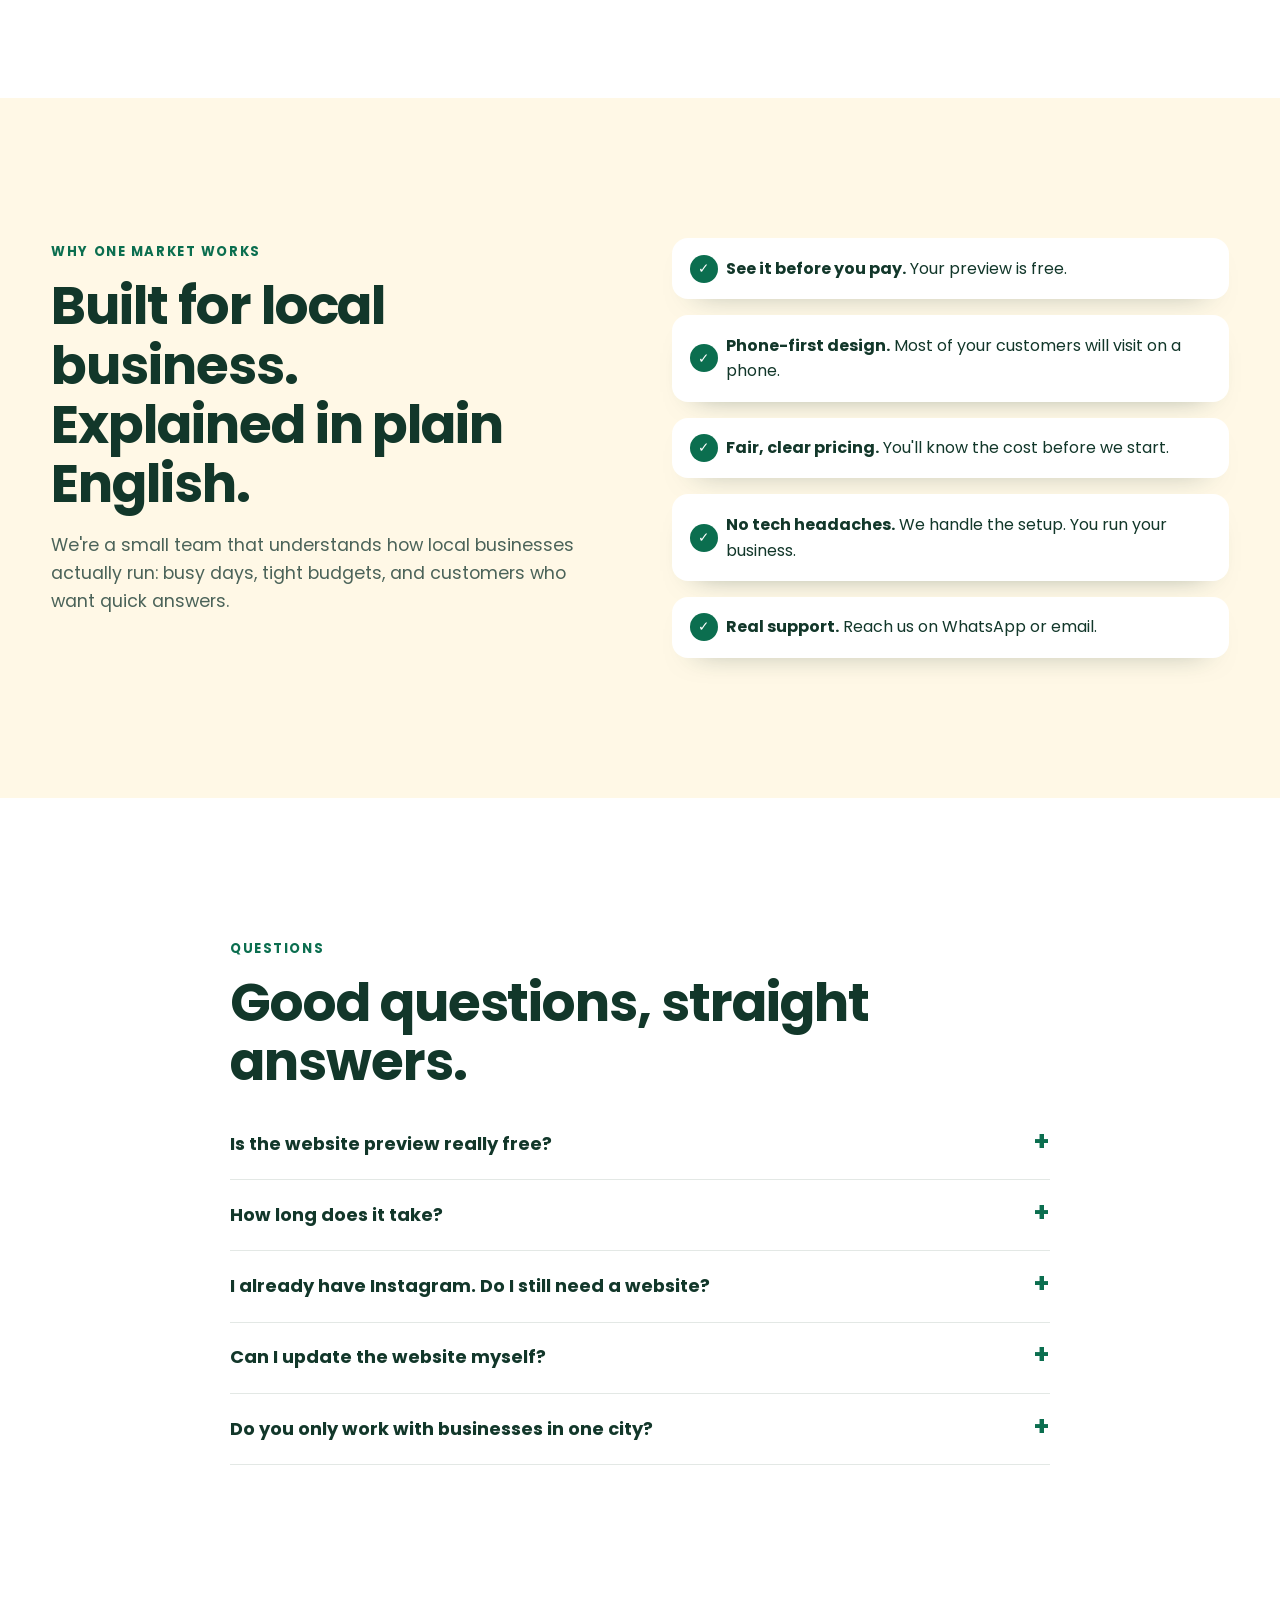
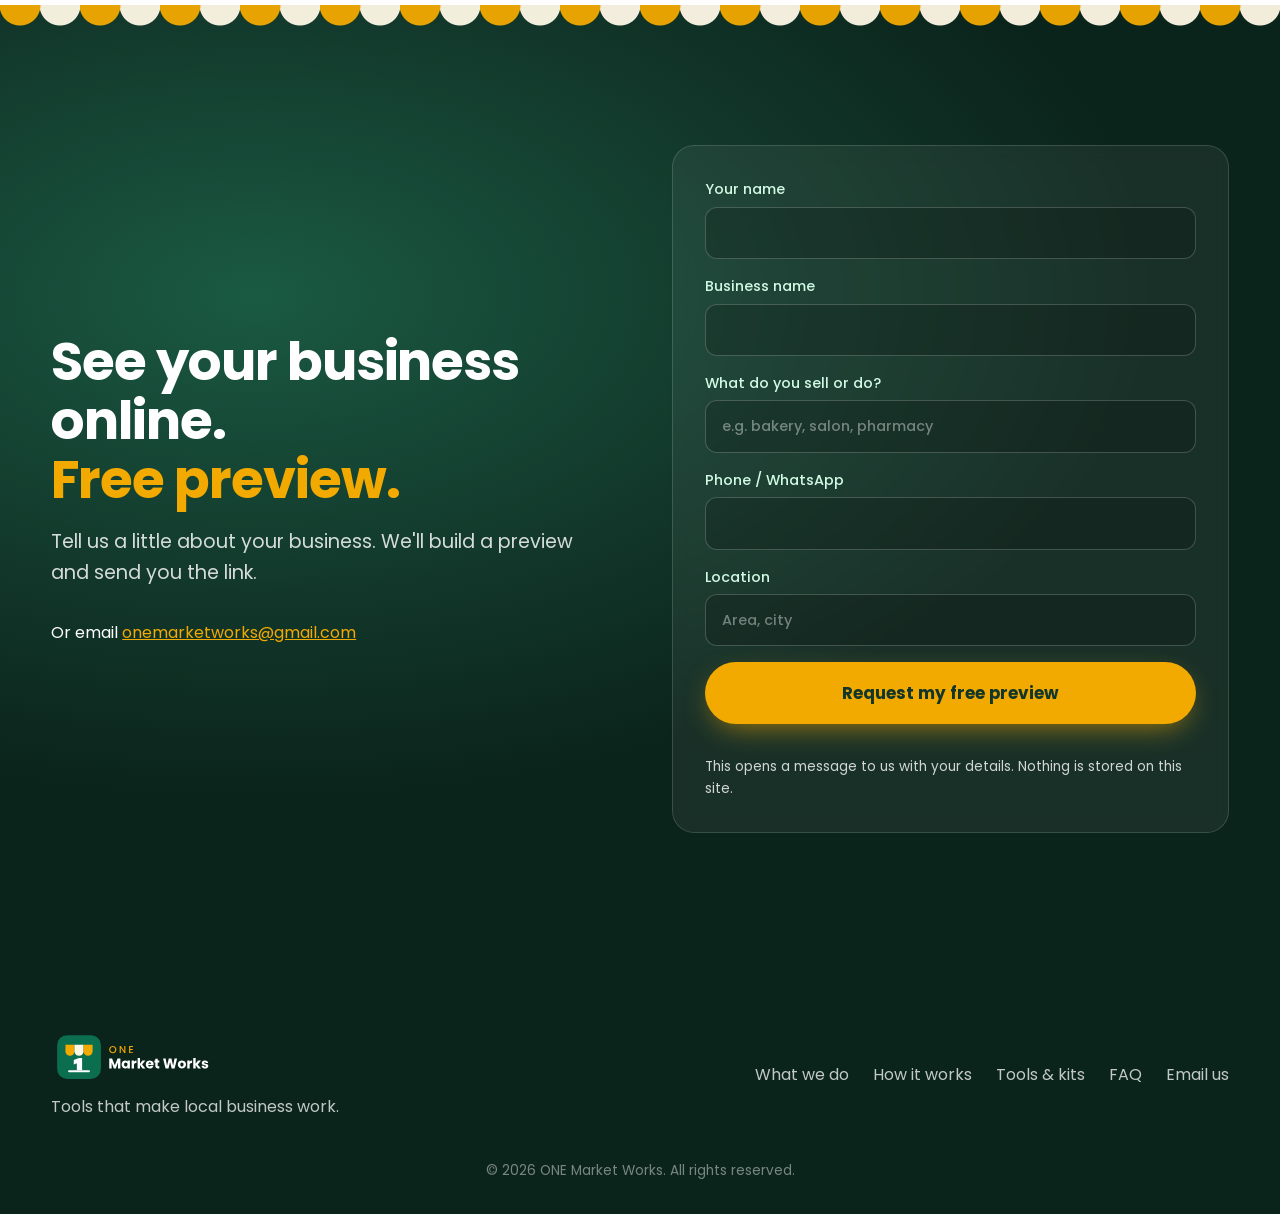
==== commit de806ff1: "Add Ọ̀ṣọ́ Beauty Lounge showcase, pricing section and clickable work carousel Co-Authored-By: Claude" ====
--- a/index.html
+++ b/index.html
@@ -25,7 +25,7 @@
   <nav class="nav-links" aria-label="Main">
     <a href="#services">What we do</a>
     <a href="#how">How it works</a>
-    <a href="#work">Our work</a>
+    <a href="#work">Our work</a><a href="#pricing">Pricing</a>
     <a href="#shop">Tools & kits</a>
     <a href="#faq">FAQ</a>
   </nav>
@@ -159,19 +159,59 @@
   <div class="wrap">
     <p class="kicker reveal">Our work</p>
     <h2 class="reveal">Every business gets its own look.</h2>
-    <p class="sub reveal">A look at the websites we design for local businesses. Drag, swipe or use the arrows.</p>
+    <p class="sub reveal">A look at the websites we design for local businesses. Tap any design to open the live site.</p>
   </div>
   <div class="carousel reveal" tabindex="0" aria-label="Website designs">
     <div class="ring">
-      <figure class="site s1"><div class="bar"><i></i><i></i><i></i></div><div class="site-body"><em>Restaurant</em><strong>Mama Tee's Kitchen</strong><span>Home-style meals, delivered hot.</span><b>Order on WhatsApp</b></div></figure>
-      <figure class="site s2"><div class="bar"><i></i><i></i><i></i></div><div class="site-body"><em>Barbershop</em><strong>Prime Cuts</strong><span>Sharp looks. No long waits.</span><b>Book a cut</b></div></figure>
-      <figure class="site s3"><div class="bar"><i></i><i></i><i></i></div><div class="site-body"><em>Dental clinic</em><strong>BrightSmile Dental</strong><span>Gentle care for the whole family.</span><b>Book an appointment</b></div></figure>
-      <figure class="site s4"><div class="bar"><i></i><i></i><i></i></div><div class="site-body"><em>Fashion</em><strong>Grace Fashion House</strong><span>Made-to-measure, made with love.</span><b>See the collection</b></div></figure>
-      <figure class="site s5"><div class="bar"><i></i><i></i><i></i></div><div class="site-body"><em>School</em><strong>Little Stars Academy</strong><span>Where curious minds grow.</span><b>Book a visit</b></div></figure>
-      <figure class="site s6"><div class="bar"><i></i><i></i><i></i></div><div class="site-body"><em>Pharmacy</em><strong>CarePlus Pharmacy</strong><span>Your health, close to home.</span><b>Ask a pharmacist</b></div></figure>
+      <a class="site" href="/work/oso-beauty/" target="_blank" rel="noopener" aria-label="Open the Ọ̀ṣọ́ Beauty Lounge website"><div class="bar"><i></i><i></i><i></i><span>onemarketworks/work/oso-beauty</span></div><img src="assets/work/oso-beauty.jpg" alt="Homepage of the Ọ̀ṣọ́ Beauty Lounge website" loading="lazy" draggable="false"><div class="site-cap"><em>Beauty salon</em><strong>Ọ̀ṣọ́ Beauty Lounge</strong><b>Visit site ↗</b></div></a>
+      <a class="site" href="https://sambecca-store-website.pages.dev/" target="_blank" rel="noopener" aria-label="Open the Sambecca Store website"><div class="bar"><i></i><i></i><i></i><span>sambecca-store-website.pages.dev</span></div><img src="assets/work/sambecca.jpg" alt="Homepage of the Sambecca Store website" loading="lazy" draggable="false"><div class="site-cap"><em>Fashion store</em><strong>Sambecca Store</strong><b>Visit site ↗</b></div></a>
+      <a class="site" href="https://triple-o-chops-business-website.pages.dev/" target="_blank" rel="noopener" aria-label="Open the Triple O Chops website"><div class="bar"><i></i><i></i><i></i><span>triple-o-chops-business-website.pages.dev</span></div><img src="assets/work/triple-o.jpg" alt="Homepage of the Triple O Chops website" loading="lazy" draggable="false"><div class="site-cap"><em>Food & small chops</em><strong>Triple O Chops</strong><b>Visit site ↗</b></div></a>
+      <a class="site" href="https://onelightanalytics.com/" target="_blank" rel="noopener" aria-label="Open the ONE Light Analytics website"><div class="bar"><i></i><i></i><i></i><span>onelightanalytics.com</span></div><img src="assets/work/onelight.jpg" alt="Homepage of the ONE Light Analytics website" loading="lazy" draggable="false"><div class="site-cap"><em>Data consultancy</em><strong>ONE Light Analytics</strong><b>Visit site ↗</b></div></a>
+      <a class="site" href="https://one-career-forge-website.pages.dev/" target="_blank" rel="noopener" aria-label="Open the ONE Career Forge website"><div class="bar"><i></i><i></i><i></i><span>one-career-forge-website.pages.dev</span></div><img src="assets/work/career-forge.jpg" alt="Homepage of the ONE Career Forge website" loading="lazy" draggable="false"><div class="site-cap"><em>Career services</em><strong>ONE Career Forge</strong><b>Visit site ↗</b></div></a>
+      <a class="site" href="#ARABAS_URL" target="_blank" rel="noopener" aria-label="Open the Araba's Homemade website"><div class="bar"><i></i><i></i><i></i><span>onemarketworks#ARABAS_URL</span></div><img src="assets/work/arabas.jpg" alt="Homepage of the Araba's Homemade website" loading="lazy" draggable="false"><div class="site-cap"><em>Homemade meals</em><strong>Araba's Homemade</strong><b>Visit site ↗</b></div></a>
     </div>
   </div>
   <div class="car-ctrl"><button class="prev" aria-label="Previous design">←</button><button class="next" aria-label="Next design">→</button></div>
+</section>
+
+<!-- PRICING -->
+<section class="section pricing" id="pricing">
+  <div class="wrap">
+    <p class="kicker reveal">Pricing</p>
+    <h2 class="reveal">Two clear packages. No surprises.</h2>
+    <p class="sub reveal">Both are built to a high standard. Growth adds the tools to sell, track and scale.</p>
+    <div class="shop-grid">
+      <article class="prod tilt reveal">
+        <span class="tag">Starter website</span>
+        <h3>A professional home online, fast</h3>
+        <ul class="feat">
+          <li>Premium design in your brand colours and logo, mobile-first</li>
+          <li>Up to 5 pages: home, services or menu, gallery, about, contact</li>
+          <li>WhatsApp order or booking button and enquiry form</li>
+          <li>Google Maps, reviews and basic search setup</li>
+          <li>Visitor counter and social media links</li>
+          <li>Domain and secure hosting included for the first year</li>
+          <li>2 rounds of changes and 14 days of support</li>
+        </ul>
+        <div class="prod-foot"><span class="price">₦120,000</span><a class="btn btn-green" href="#preview">Get started</a></div>
+      </article>
+      <article class="prod tilt reveal">
+        <span class="tag">Growth website</span>
+        <h3>For brands ready to sell and grow online</h3>
+        <ul class="feat">
+          <li>Fully custom design, animations and brand storytelling</li>
+          <li>Up to 12 pages, plus a blog or news section</li>
+          <li>Online store or booking system with payments, gift vouchers and order forms</li>
+          <li>Full search optimisation and Google Business Profile setup</li>
+          <li>Analytics dashboard: visitors, sources, clicks and sales</li>
+          <li>Meta Pixel and Google tags for ads, email sign-up capture</li>
+          <li>Domain and secure hosting included for the first year</li>
+          <li>Unlimited changes during the build, 30 days of support and owner training</li>
+        </ul>
+        <div class="prod-foot"><span class="price"><small>From</small> ₦300,000</span><a class="btn btn-green" href="#preview">Get a quote</a></div>
+      </article>
+    </div>
+  </div>
 </section>
 
 <!-- SHOP -->
@@ -179,7 +219,7 @@
   <div class="wrap">
     <p class="kicker reveal">Tools & kits</p>
     <h2 class="reveal">Ready-made tools for business owners.</h2>
-    <p class="sub reveal">Practical templates and guides you can download and use today. More are on the way.</p>
+    <p class="sub reveal">Practical templates and guides you can download and use today.</p>
     <div class="shop-grid">
       <article class="prod tilt reveal">
         <span class="tag">Business kit</span>
--- a/styles.css
+++ b/styles.css
@@ -150,20 +150,9 @@
 .ring{position:relative;width:320px;height:380px;transform-style:preserve-3d;transition:transform .9s cubic-bezier(.2,.8,.2,1)}
 .site{position:absolute;inset:0;border-radius:18px;overflow:hidden;background:#fff;box-shadow:0 40px 60px -30px rgba(0,0,0,.8);backface-visibility:hidden}
 .bar{height:30px;background:#eef1ef;display:flex;gap:6px;align-items:center;padding:0 12px}
+.bar span{margin-left:8px;font-size:.68rem;color:#6b756f;white-space:nowrap;overflow:hidden;text-overflow:ellipsis}
 .bar i{width:10px;height:10px;border-radius:50%;background:#d4d9d6}
-.site-body{height:calc(100% - 30px);padding:2rem 1.6rem;display:flex;flex-direction:column;justify-content:flex-end;gap:.4rem;color:#fff;position:relative}
-.site-body em{font-style:normal;font-size:.75rem;text-transform:uppercase;letter-spacing:.14em;opacity:.85}
-.site-body strong{font-size:1.9rem;line-height:1.05}
-.site-body span{opacity:.9}
-.site-body b{align-self:flex-start;margin-top:.8rem;background:#fff;color:#111;font-size:.85rem;padding:.55rem 1rem;border-radius:999px}
-.s1 .site-body{background:linear-gradient(160deg,#c2410c,#7c2d12)}
-.s2 .site-body{background:linear-gradient(160deg,#1f2937,#0b0f14)}
-.s3 .site-body{background:linear-gradient(160deg,#0ea5e9,#075985)}
-.s4 .site-body{background:linear-gradient(160deg,#be185d,#581c87)}
-.s5 .site-body{background:linear-gradient(160deg,#16a34a,#14532d)}
-.s6 .site-body{background:linear-gradient(160deg,#0d9488,#134e4a)}
-.site-body::before{content:"";position:absolute;right:-40px;top:20px;width:180px;height:180px;border-radius:50%;background:rgba(255,255,255,.12)}
-.car-ctrl{display:flex;gap:1rem;justify-content:center;margin-top:1rem}
+.s1 .s2 .s3 .s4 .s5 .s6 .car-ctrl{display:flex;gap:1rem;justify-content:center;margin-top:1rem}
 .car-ctrl button{width:52px;height:52px;border-radius:50%;border:1px solid rgba(255,255,255,.3);background:transparent;color:#fff;font-size:1.2rem;cursor:pointer;transition:.3s}
 .car-ctrl button:hover{background:var(--gold);color:var(--deep);border-color:var(--gold)}
 
@@ -237,3 +226,21 @@
 }
 @media (prefers-reduced-motion:reduce){*,*::before,*::after{animation:none!important;transition:none!important}.reveal{opacity:1;transform:none}}
 @media (max-width:760px){h2 br{display:none}}
+
+.feat{list-style:none;margin:1rem 0 1.5rem;display:grid;gap:.55rem;font-size:.93rem}.feat li{padding-left:1.5rem;position:relative}.feat li::before{content:"✓";position:absolute;left:0;font-weight:700;color:var(--gold,#c9a227)}
+.pricing .shop-grid{grid-template-columns:repeat(auto-fit,minmax(280px,1fr));max-width:900px}
+.pricing .prod{display:flex;flex-direction:column}.pricing .prod-foot{margin-top:auto;gap:1rem}
+.pricing .prod-foot .btn{white-space:nowrap}.pricing .price small{font-size:.6em;font-weight:500;opacity:.7}
+.pricing .prod:last-child{border:2px solid var(--gold)}
+.site{display:block;color:inherit;text-decoration:none}
+.site img{display:block;width:100%;height:calc(100% - 30px);object-fit:cover;object-position:top;background:#eef1ef;user-select:none;-webkit-user-drag:none}
+.site-cap{position:absolute;left:0;right:0;bottom:0;padding:3.5rem 1.2rem 1.1rem;background:linear-gradient(transparent,rgba(8,20,15,.92));color:#fff;display:grid;gap:.15rem}
+.site-cap em{font-style:normal;font-size:.68rem;text-transform:uppercase;letter-spacing:.14em;opacity:.85}
+.site-cap strong{font-size:1.25rem;line-height:1.15}
+.site-cap b{justify-self:start;margin-top:.5rem;background:var(--gold);color:var(--deep);font-size:.78rem;padding:.4rem .85rem;border-radius:999px;transition:transform .25s}
+.site:hover .site-cap b,.site:focus-visible .site-cap b{transform:translateY(-2px)}
+.site:focus-visible{outline:3px solid var(--gold);outline-offset:3px}
+.site.noimg img{visibility:hidden}
+.site.noimg{background:radial-gradient(ellipse at 30% 20%,rgba(242,169,0,.25),transparent 55%),linear-gradient(160deg,var(--green),var(--deeper))}
+.site.noimg .site-cap{background:none;top:30px;align-content:end}
+.site.noimg .site-cap strong{font-size:1.7rem}
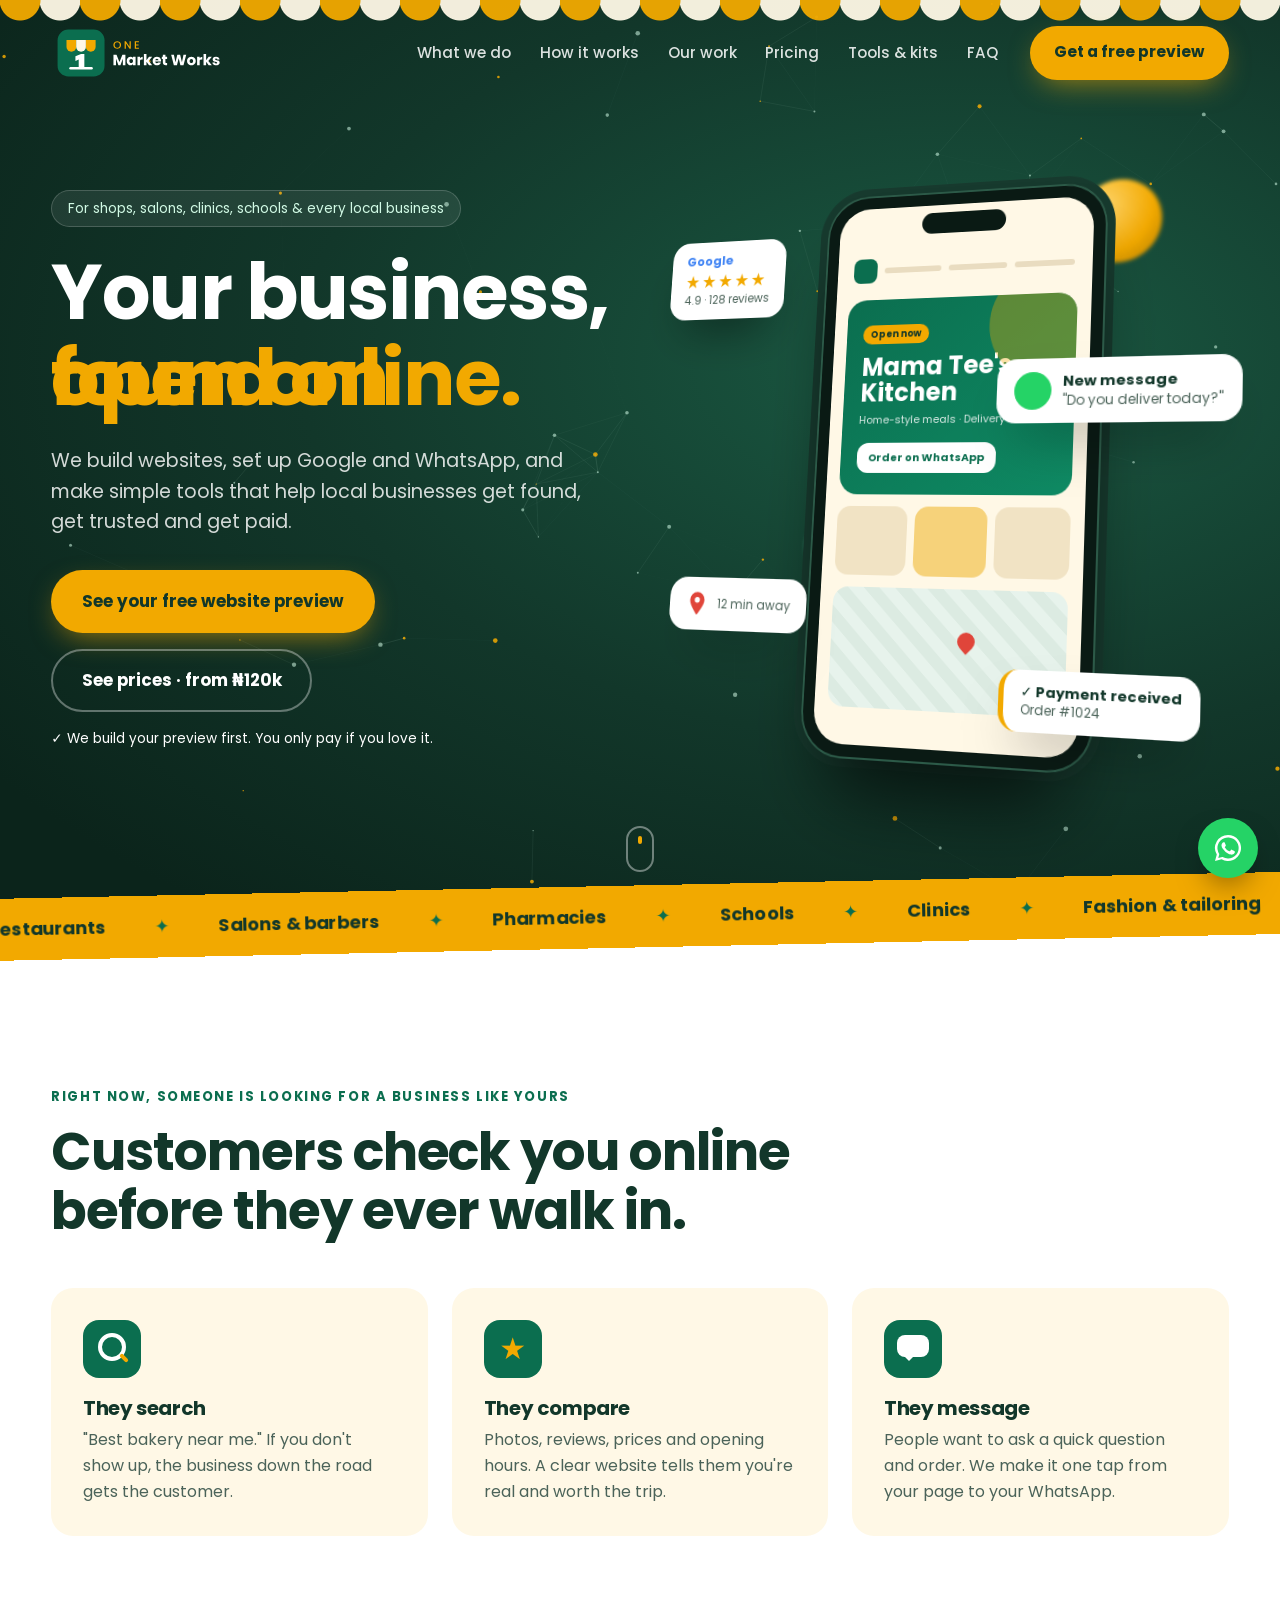
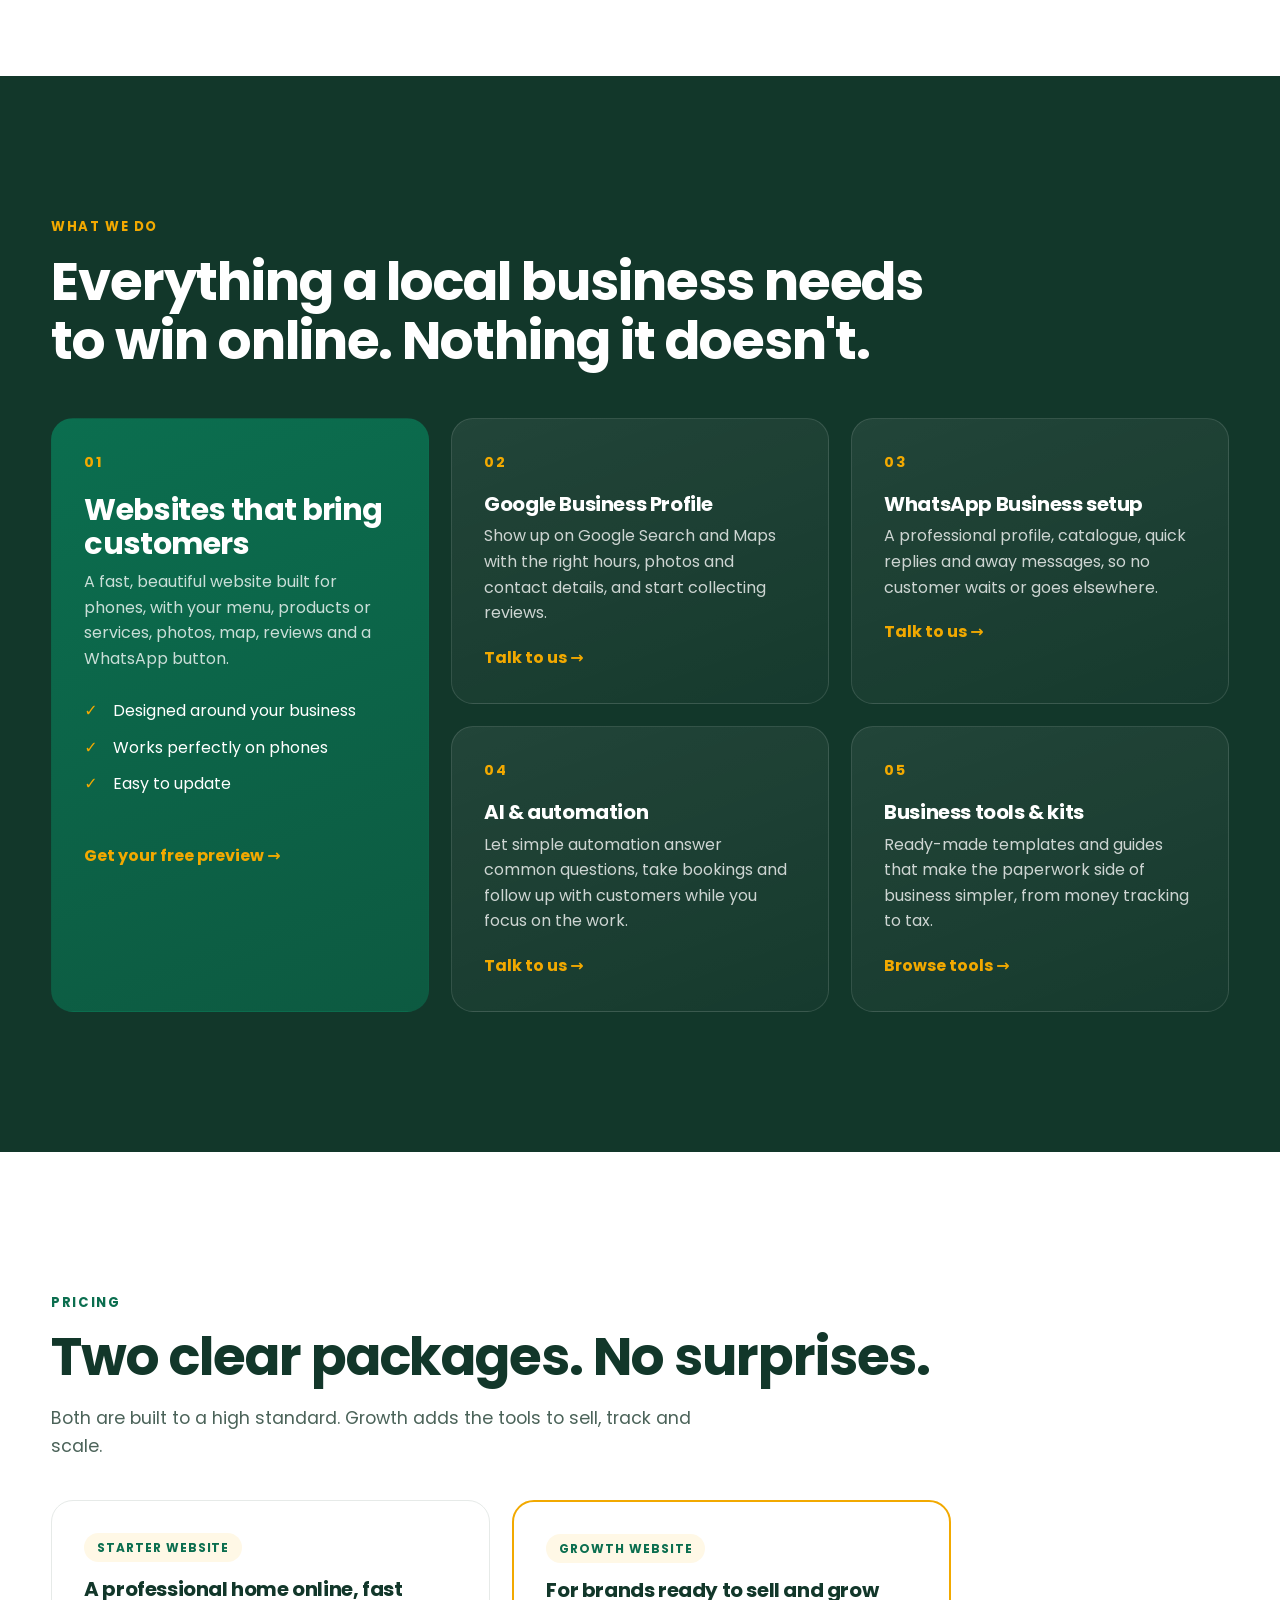
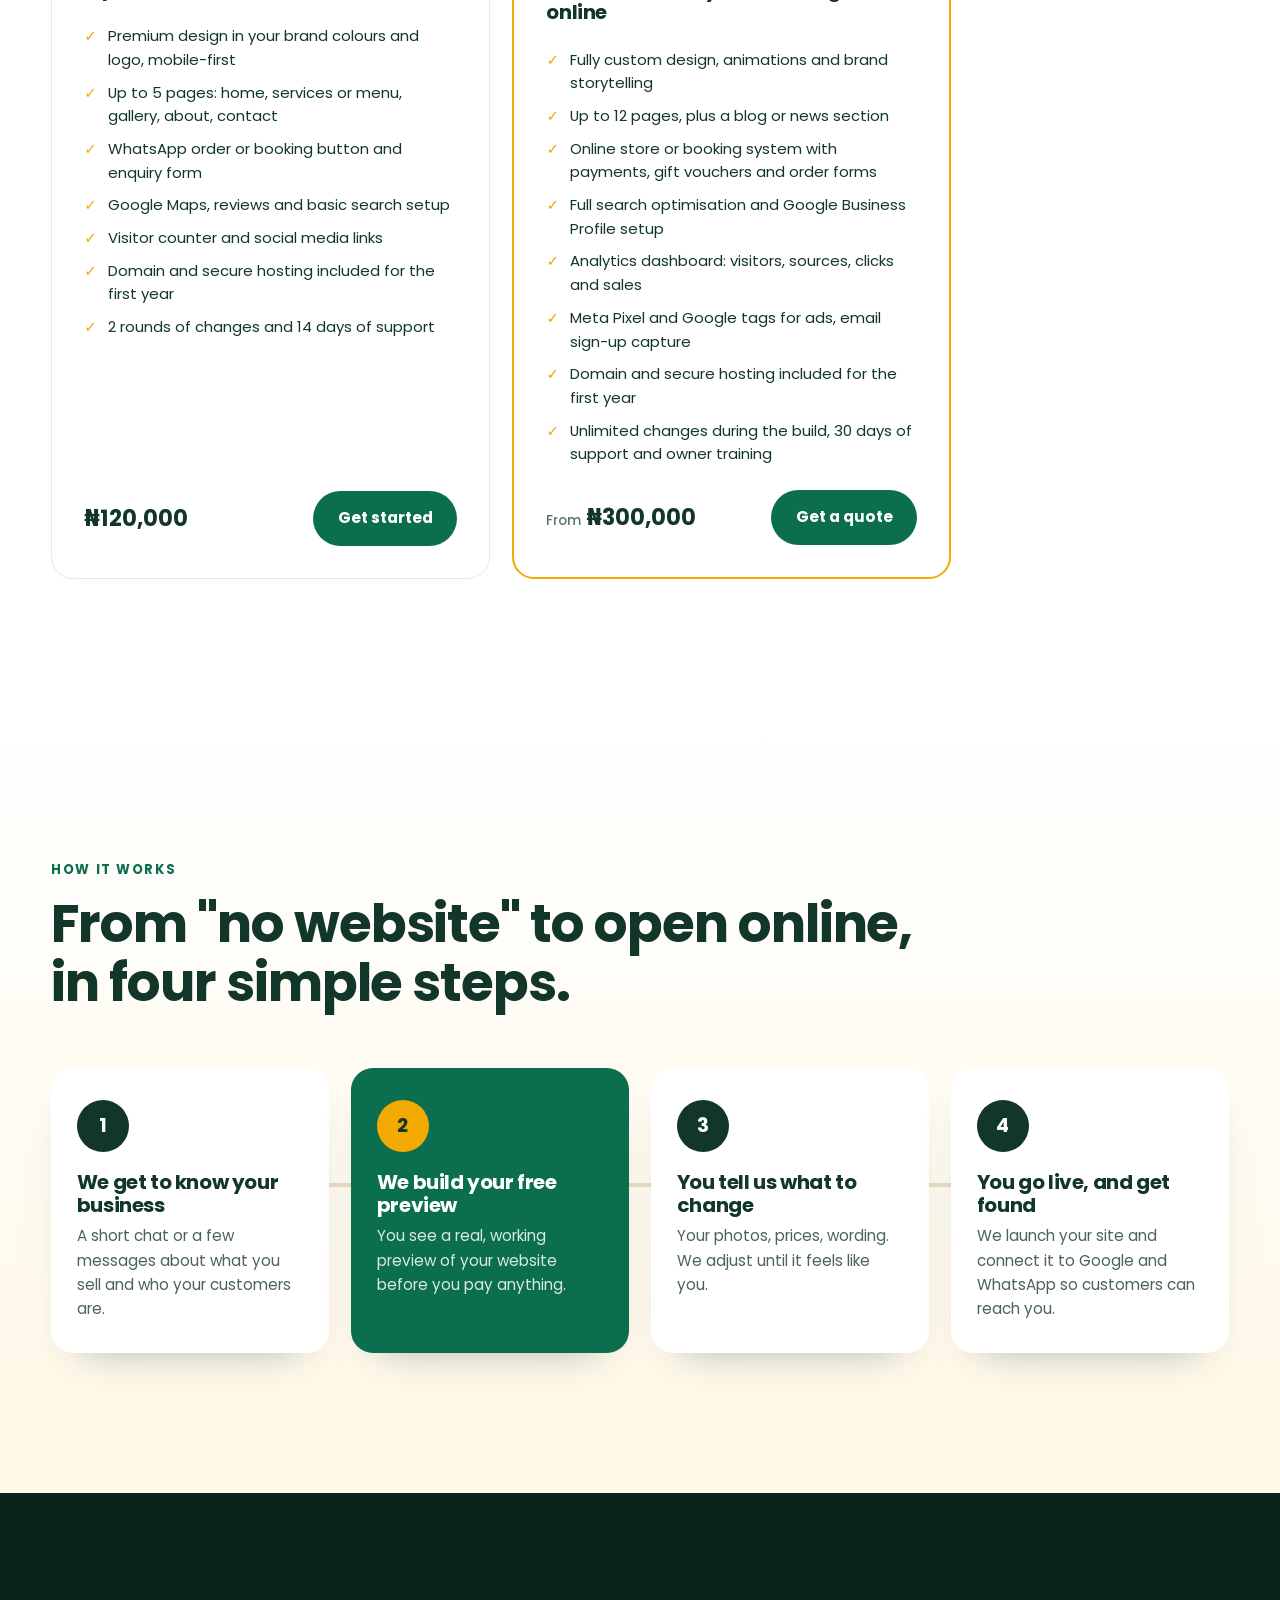
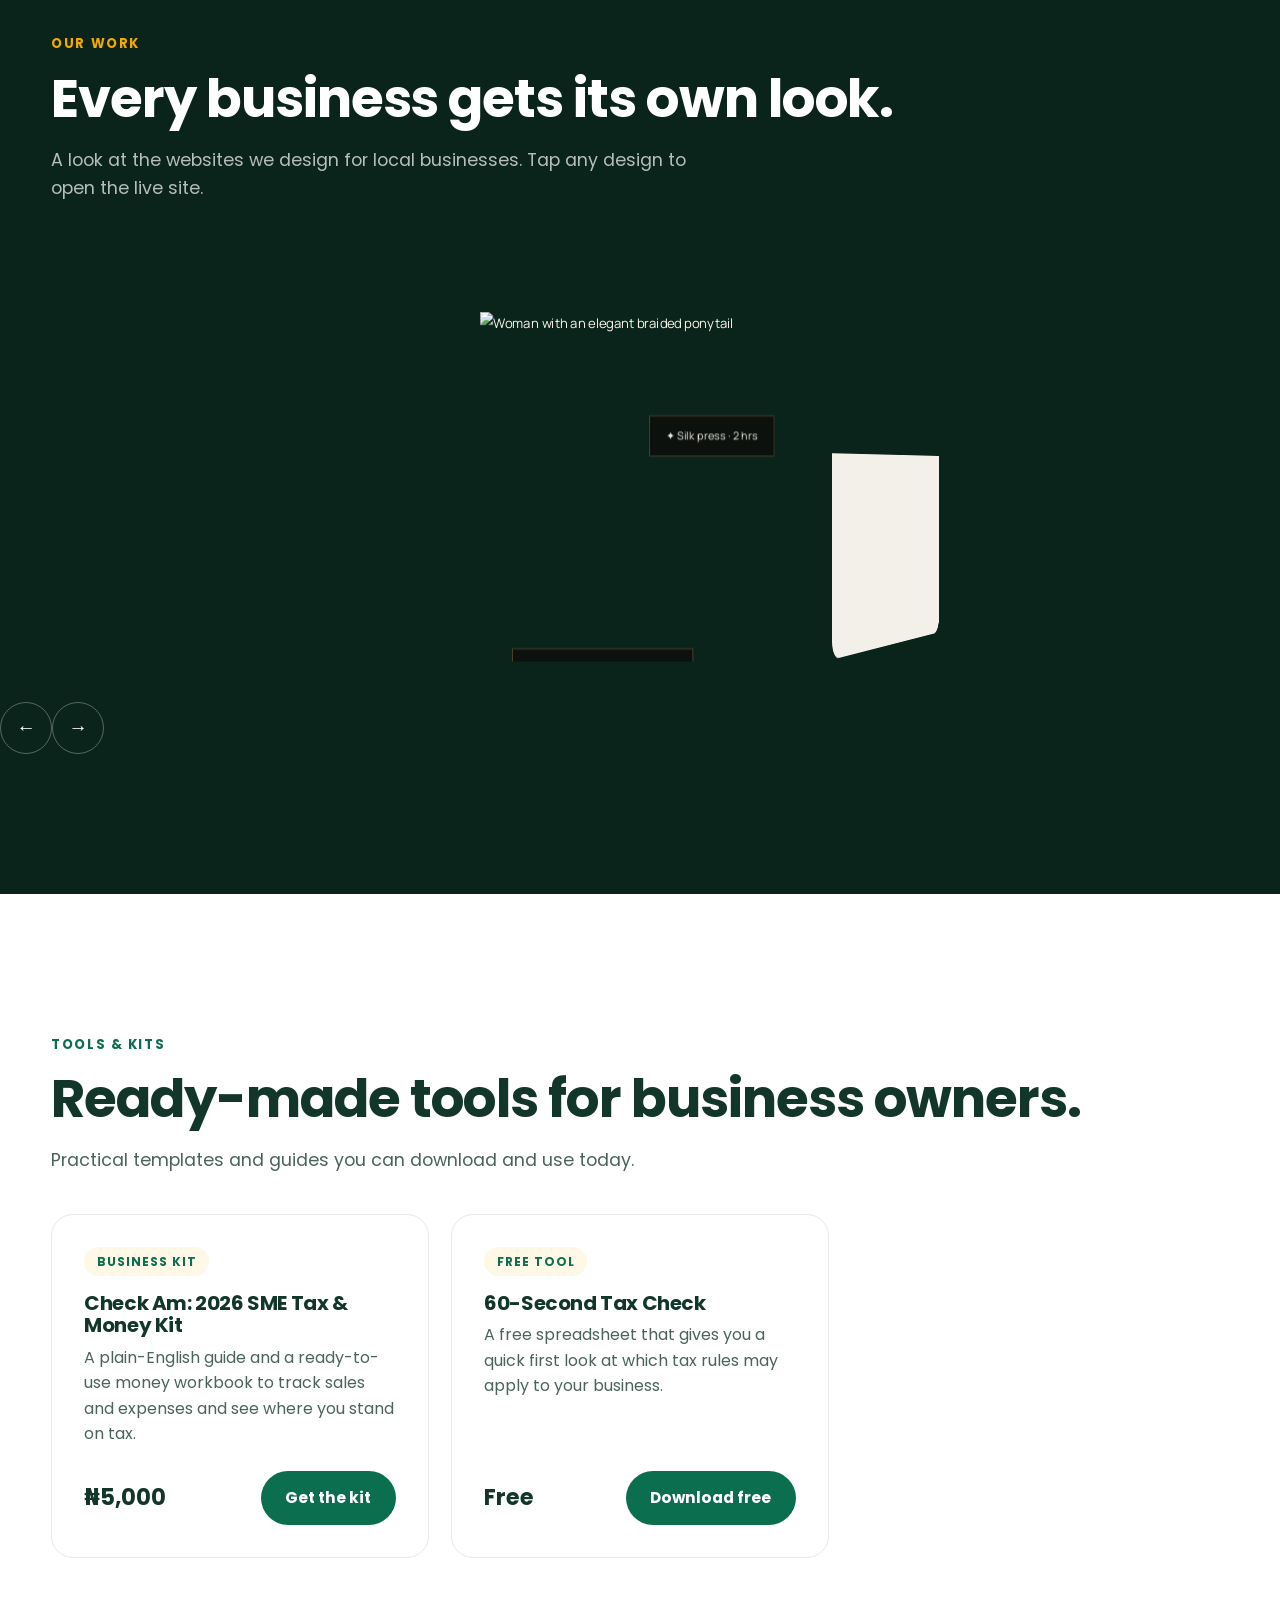
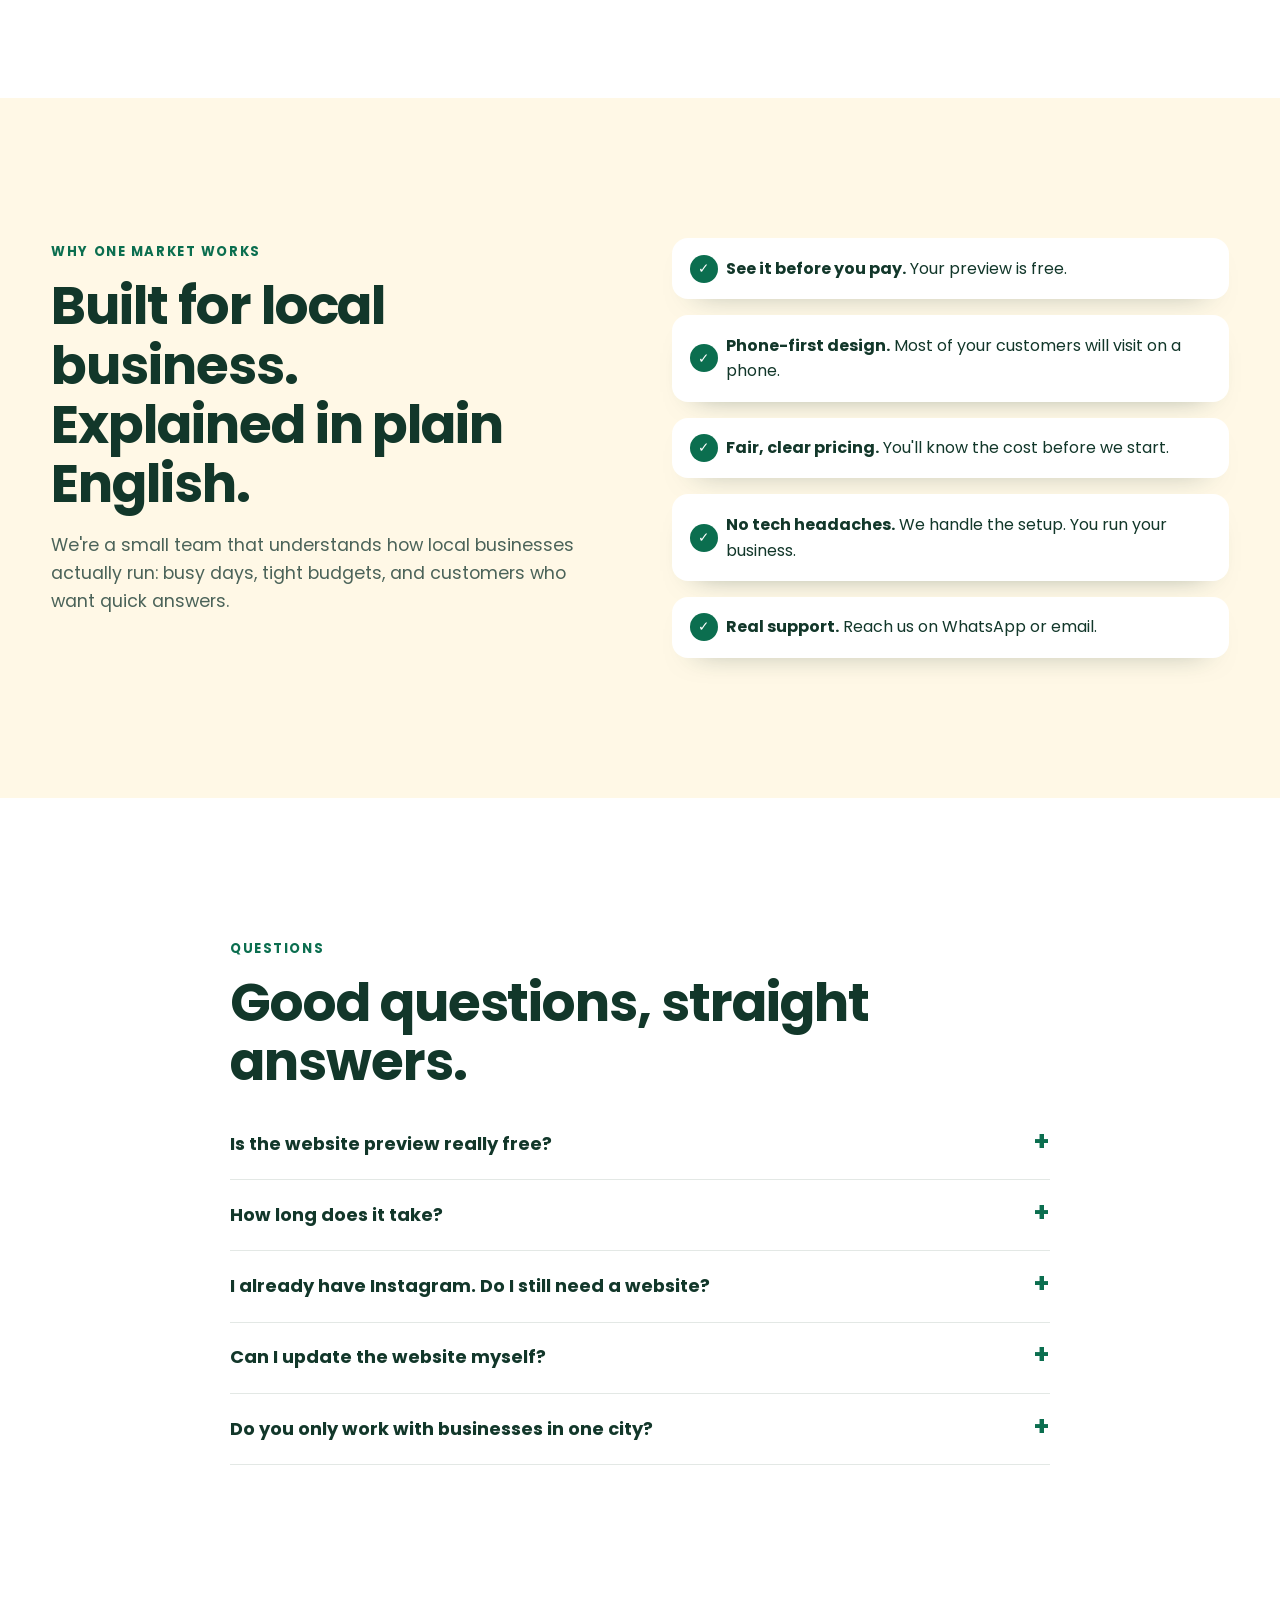
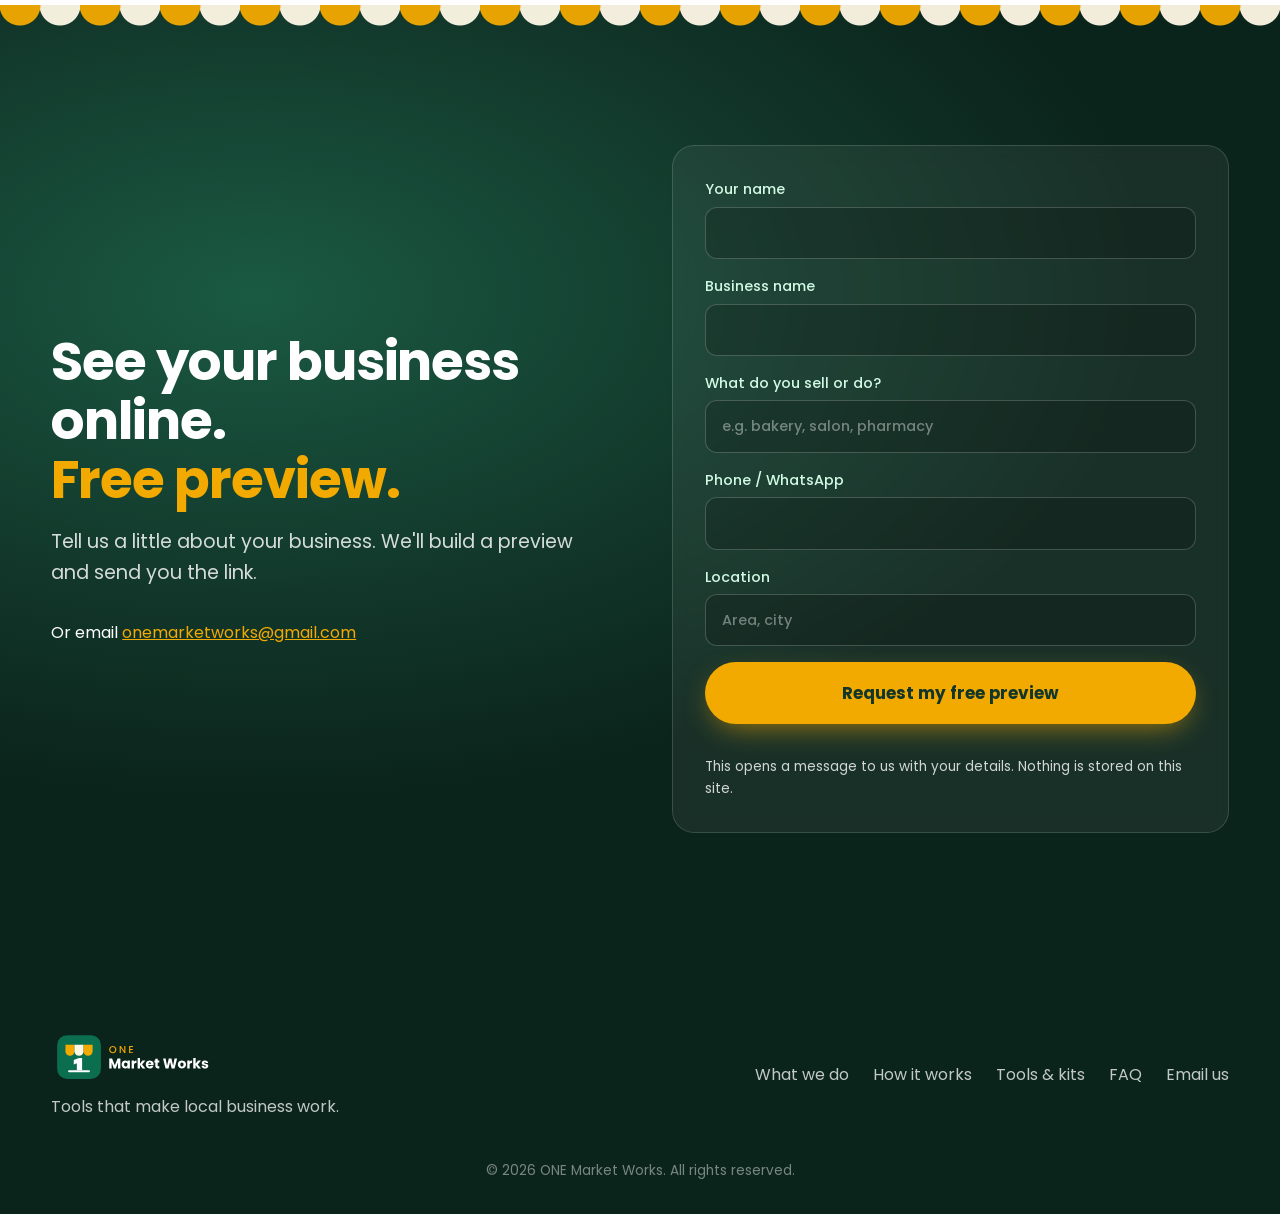
==== commit b92146ff: "Add Ìlé Suites showcase, live-preview carousel cards, early pricing button Co-Authored-By: Claude Op" ====
--- a/index.html
+++ b/index.html
@@ -45,7 +45,7 @@
       <p class="lead reveal">We build websites, set up Google and WhatsApp, and make simple tools that help local businesses get found, get trusted and get paid.</p>
       <div class="hero-ctas reveal">
         <a href="#preview" class="btn btn-gold btn-lg magnetic">See your free website preview</a>
-        <a href="#services" class="btn btn-ghost btn-lg">What we do</a>
+        <a href="#pricing" class="btn btn-ghost btn-lg">See prices · from ₦120k</a>
       </div>
       <p class="tiny reveal">✓ We build your preview first. You only pay if you love it.</p>
     </div>
@@ -139,41 +139,6 @@
   </div>
 </section>
 
-<!-- HOW -->
-<section class="section how" id="how">
-  <div class="wrap">
-    <p class="kicker reveal">How it works</p>
-    <h2 class="reveal">From "no website" to open online, <br>in four simple steps.</h2>
-    <ol class="steps">
-      <li class="step reveal"><span class="dot">1</span><h3>We get to know your business</h3><p>A short chat or a few messages about what you sell and who your customers are.</p></li>
-      <li class="step reveal hl"><span class="dot">2</span><h3>We build your free preview</h3><p>You see a real, working preview of your website before you pay anything.</p></li>
-      <li class="step reveal"><span class="dot">3</span><h3>You tell us what to change</h3><p>Your photos, prices, wording. We adjust until it feels like you.</p></li>
-      <li class="step reveal"><span class="dot">4</span><h3>You go live, and get found</h3><p>We launch your site and connect it to Google and WhatsApp so customers can reach you.</p></li>
-    </ol>
-    <div class="line" aria-hidden="true"><i></i></div>
-  </div>
-</section>
-
-<!-- WORK -->
-<section class="section work" id="work">
-  <div class="wrap">
-    <p class="kicker reveal">Our work</p>
-    <h2 class="reveal">Every business gets its own look.</h2>
-    <p class="sub reveal">A look at the websites we design for local businesses. Tap any design to open the live site.</p>
-  </div>
-  <div class="carousel reveal" tabindex="0" aria-label="Website designs">
-    <div class="ring">
-      <a class="site" href="/work/oso-beauty/" target="_blank" rel="noopener" aria-label="Open the Ọ̀ṣọ́ Beauty Lounge website"><div class="bar"><i></i><i></i><i></i><span>onemarketworks/work/oso-beauty</span></div><img src="assets/work/oso-beauty.jpg" alt="Homepage of the Ọ̀ṣọ́ Beauty Lounge website" loading="lazy" draggable="false"><div class="site-cap"><em>Beauty salon</em><strong>Ọ̀ṣọ́ Beauty Lounge</strong><b>Visit site ↗</b></div></a>
-      <a class="site" href="https://sambecca-store-website.pages.dev/" target="_blank" rel="noopener" aria-label="Open the Sambecca Store website"><div class="bar"><i></i><i></i><i></i><span>sambecca-store-website.pages.dev</span></div><img src="assets/work/sambecca.jpg" alt="Homepage of the Sambecca Store website" loading="lazy" draggable="false"><div class="site-cap"><em>Fashion store</em><strong>Sambecca Store</strong><b>Visit site ↗</b></div></a>
-      <a class="site" href="https://triple-o-chops-business-website.pages.dev/" target="_blank" rel="noopener" aria-label="Open the Triple O Chops website"><div class="bar"><i></i><i></i><i></i><span>triple-o-chops-business-website.pages.dev</span></div><img src="assets/work/triple-o.jpg" alt="Homepage of the Triple O Chops website" loading="lazy" draggable="false"><div class="site-cap"><em>Food & small chops</em><strong>Triple O Chops</strong><b>Visit site ↗</b></div></a>
-      <a class="site" href="https://onelightanalytics.com/" target="_blank" rel="noopener" aria-label="Open the ONE Light Analytics website"><div class="bar"><i></i><i></i><i></i><span>onelightanalytics.com</span></div><img src="assets/work/onelight.jpg" alt="Homepage of the ONE Light Analytics website" loading="lazy" draggable="false"><div class="site-cap"><em>Data consultancy</em><strong>ONE Light Analytics</strong><b>Visit site ↗</b></div></a>
-      <a class="site" href="https://one-career-forge-website.pages.dev/" target="_blank" rel="noopener" aria-label="Open the ONE Career Forge website"><div class="bar"><i></i><i></i><i></i><span>one-career-forge-website.pages.dev</span></div><img src="assets/work/career-forge.jpg" alt="Homepage of the ONE Career Forge website" loading="lazy" draggable="false"><div class="site-cap"><em>Career services</em><strong>ONE Career Forge</strong><b>Visit site ↗</b></div></a>
-      <a class="site" href="#ARABAS_URL" target="_blank" rel="noopener" aria-label="Open the Araba's Homemade website"><div class="bar"><i></i><i></i><i></i><span>onemarketworks#ARABAS_URL</span></div><img src="assets/work/arabas.jpg" alt="Homepage of the Araba's Homemade website" loading="lazy" draggable="false"><div class="site-cap"><em>Homemade meals</em><strong>Araba's Homemade</strong><b>Visit site ↗</b></div></a>
-    </div>
-  </div>
-  <div class="car-ctrl"><button class="prev" aria-label="Previous design">←</button><button class="next" aria-label="Next design">→</button></div>
-</section>
-
 <!-- PRICING -->
 <section class="section pricing" id="pricing">
   <div class="wrap">
@@ -214,6 +179,41 @@
   </div>
 </section>
 
+<!-- HOW -->
+<section class="section how" id="how">
+  <div class="wrap">
+    <p class="kicker reveal">How it works</p>
+    <h2 class="reveal">From "no website" to open online, <br>in four simple steps.</h2>
+    <ol class="steps">
+      <li class="step reveal"><span class="dot">1</span><h3>We get to know your business</h3><p>A short chat or a few messages about what you sell and who your customers are.</p></li>
+      <li class="step reveal hl"><span class="dot">2</span><h3>We build your free preview</h3><p>You see a real, working preview of your website before you pay anything.</p></li>
+      <li class="step reveal"><span class="dot">3</span><h3>You tell us what to change</h3><p>Your photos, prices, wording. We adjust until it feels like you.</p></li>
+      <li class="step reveal"><span class="dot">4</span><h3>You go live, and get found</h3><p>We launch your site and connect it to Google and WhatsApp so customers can reach you.</p></li>
+    </ol>
+    <div class="line" aria-hidden="true"><i></i></div>
+  </div>
+</section>
+
+<!-- WORK -->
+<section class="section work" id="work">
+  <div class="wrap">
+    <p class="kicker reveal">Our work</p>
+    <h2 class="reveal">Every business gets its own look.</h2>
+    <p class="sub reveal">A look at the websites we design for local businesses. Tap any design to open the live site.</p>
+  </div>
+  <div class="carousel reveal" tabindex="0" aria-label="Website designs">
+    <div class="ring">
+      <a class="site" href="/work/oso-beauty/" target="_blank" rel="noopener" aria-label="Open the Ọ̀ṣọ́ Beauty Lounge website"><div class="bar"><i></i><i></i><i></i><span>onemarketworks/work/oso-beauty</span></div><div class="frame"><iframe src="/work/oso-beauty/" loading="lazy" tabindex="-1" aria-hidden="true" scrolling="no" title=""></iframe></div><div class="site-cap"><em>Beauty salon</em><strong>Ọ̀ṣọ́ Beauty Lounge</strong><b>Visit site ↗</b></div></a>
+      <a class="site" href="/work/ile-suites/" target="_blank" rel="noopener" aria-label="Open the Ìlé Suites website"><div class="bar"><i></i><i></i><i></i><span>onemarketworks/work/ile-suites</span></div><div class="frame"><iframe src="/work/ile-suites/" loading="lazy" tabindex="-1" aria-hidden="true" scrolling="no" title=""></iframe></div><div class="site-cap"><em>Shortlet apartments</em><strong>Ìlé Suites</strong><b>Visit site ↗</b></div></a>
+      <a class="site" href="https://sambecca-store-website.pages.dev/" target="_blank" rel="noopener" aria-label="Open the Sambecca Store website"><div class="bar"><i></i><i></i><i></i><span>sambecca-store-website.pages.dev</span></div><div class="frame"><iframe src="https://sambecca-store-website.pages.dev/" loading="lazy" tabindex="-1" aria-hidden="true" scrolling="no" title=""></iframe></div><div class="site-cap"><em>Fashion store</em><strong>Sambecca Store</strong><b>Visit site ↗</b></div></a>
+      <a class="site" href="https://triple-o-chops-business-website.pages.dev/" target="_blank" rel="noopener" aria-label="Open the Triple O Chops website"><div class="bar"><i></i><i></i><i></i><span>triple-o-chops-business-website.pages.dev</span></div><div class="frame"><iframe src="https://triple-o-chops-business-website.pages.dev/" loading="lazy" tabindex="-1" aria-hidden="true" scrolling="no" title=""></iframe></div><div class="site-cap"><em>Food & small chops</em><strong>Triple O Chops</strong><b>Visit site ↗</b></div></a>
+      <a class="site noimg" href="https://onelightanalytics.com/" target="_blank" rel="noopener" aria-label="Open the ONE Light Analytics website"><div class="bar"><i></i><i></i><i></i><span>onelightanalytics.com</span></div><img src="assets/work/onelight.jpg" alt="Homepage of the ONE Light Analytics website" loading="lazy" draggable="false"><div class="site-cap"><em>Data consultancy</em><strong>ONE Light Analytics</strong><b>Visit site ↗</b></div></a>
+      <a class="site" href="https://one-career-forge-website.pages.dev/" target="_blank" rel="noopener" aria-label="Open the ONE Career Forge website"><div class="bar"><i></i><i></i><i></i><span>one-career-forge-website.pages.dev</span></div><div class="frame"><iframe src="https://one-career-forge-website.pages.dev/" loading="lazy" tabindex="-1" aria-hidden="true" scrolling="no" title=""></iframe></div><div class="site-cap"><em>Career services</em><strong>ONE Career Forge</strong><b>Visit site ↗</b></div></a>
+    </div>
+  </div>
+  <div class="car-ctrl"><button class="prev" aria-label="Previous design">←</button><button class="next" aria-label="Next design">→</button></div>
+</section>
+
 <!-- SHOP -->
 <section class="section shop" id="shop">
   <div class="wrap">
--- a/styles.css
+++ b/styles.css
@@ -244,3 +244,6 @@
 .site.noimg{background:radial-gradient(ellipse at 30% 20%,rgba(242,169,0,.25),transparent 55%),linear-gradient(160deg,var(--green),var(--deeper))}
 .site.noimg .site-cap{background:none;top:30px;align-content:end}
 .site.noimg .site-cap strong{font-size:1.7rem}
+.site .frame{height:calc(100% - 30px);overflow:hidden;background:#fff;--s:.8205}
+.site iframe{width:390px;height:844px;border:0;transform:scale(var(--s));transform-origin:0 0;pointer-events:none}
+@media (max-width:760px){.site .frame{--s:.641}}
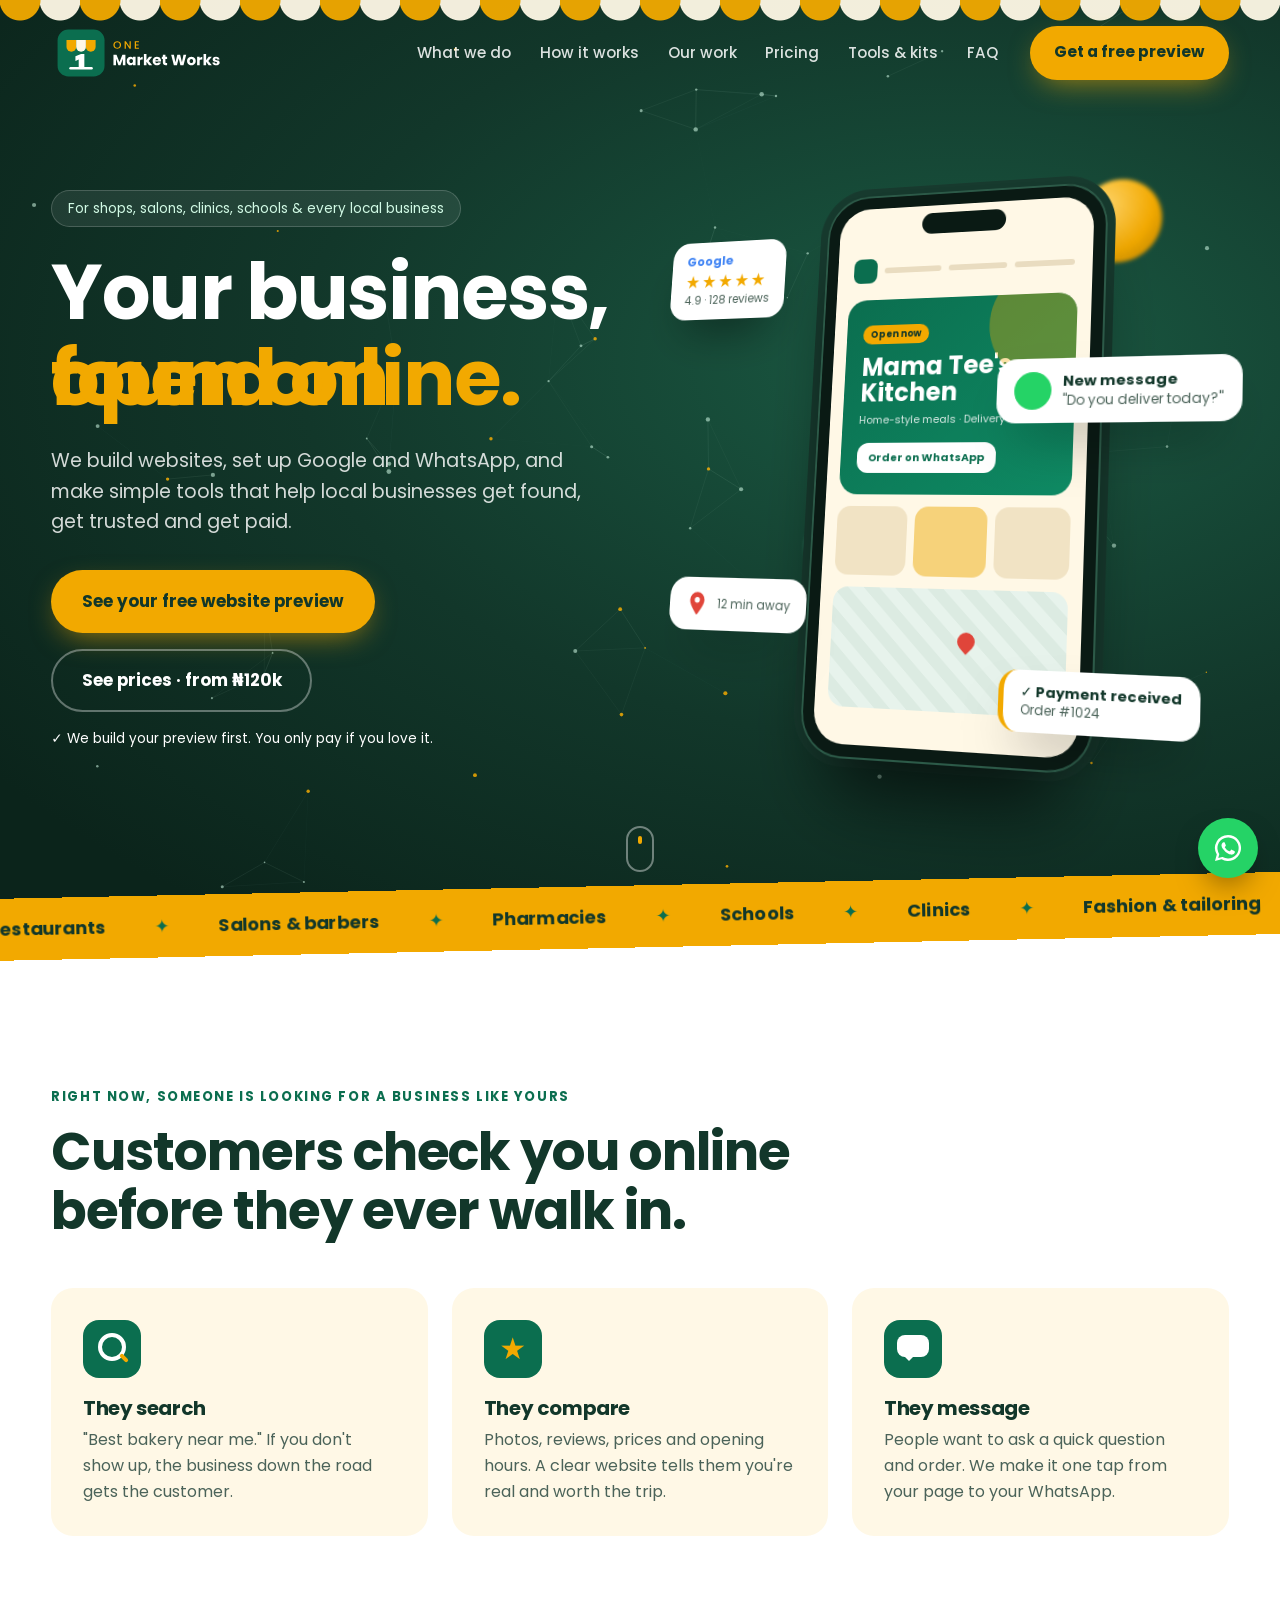
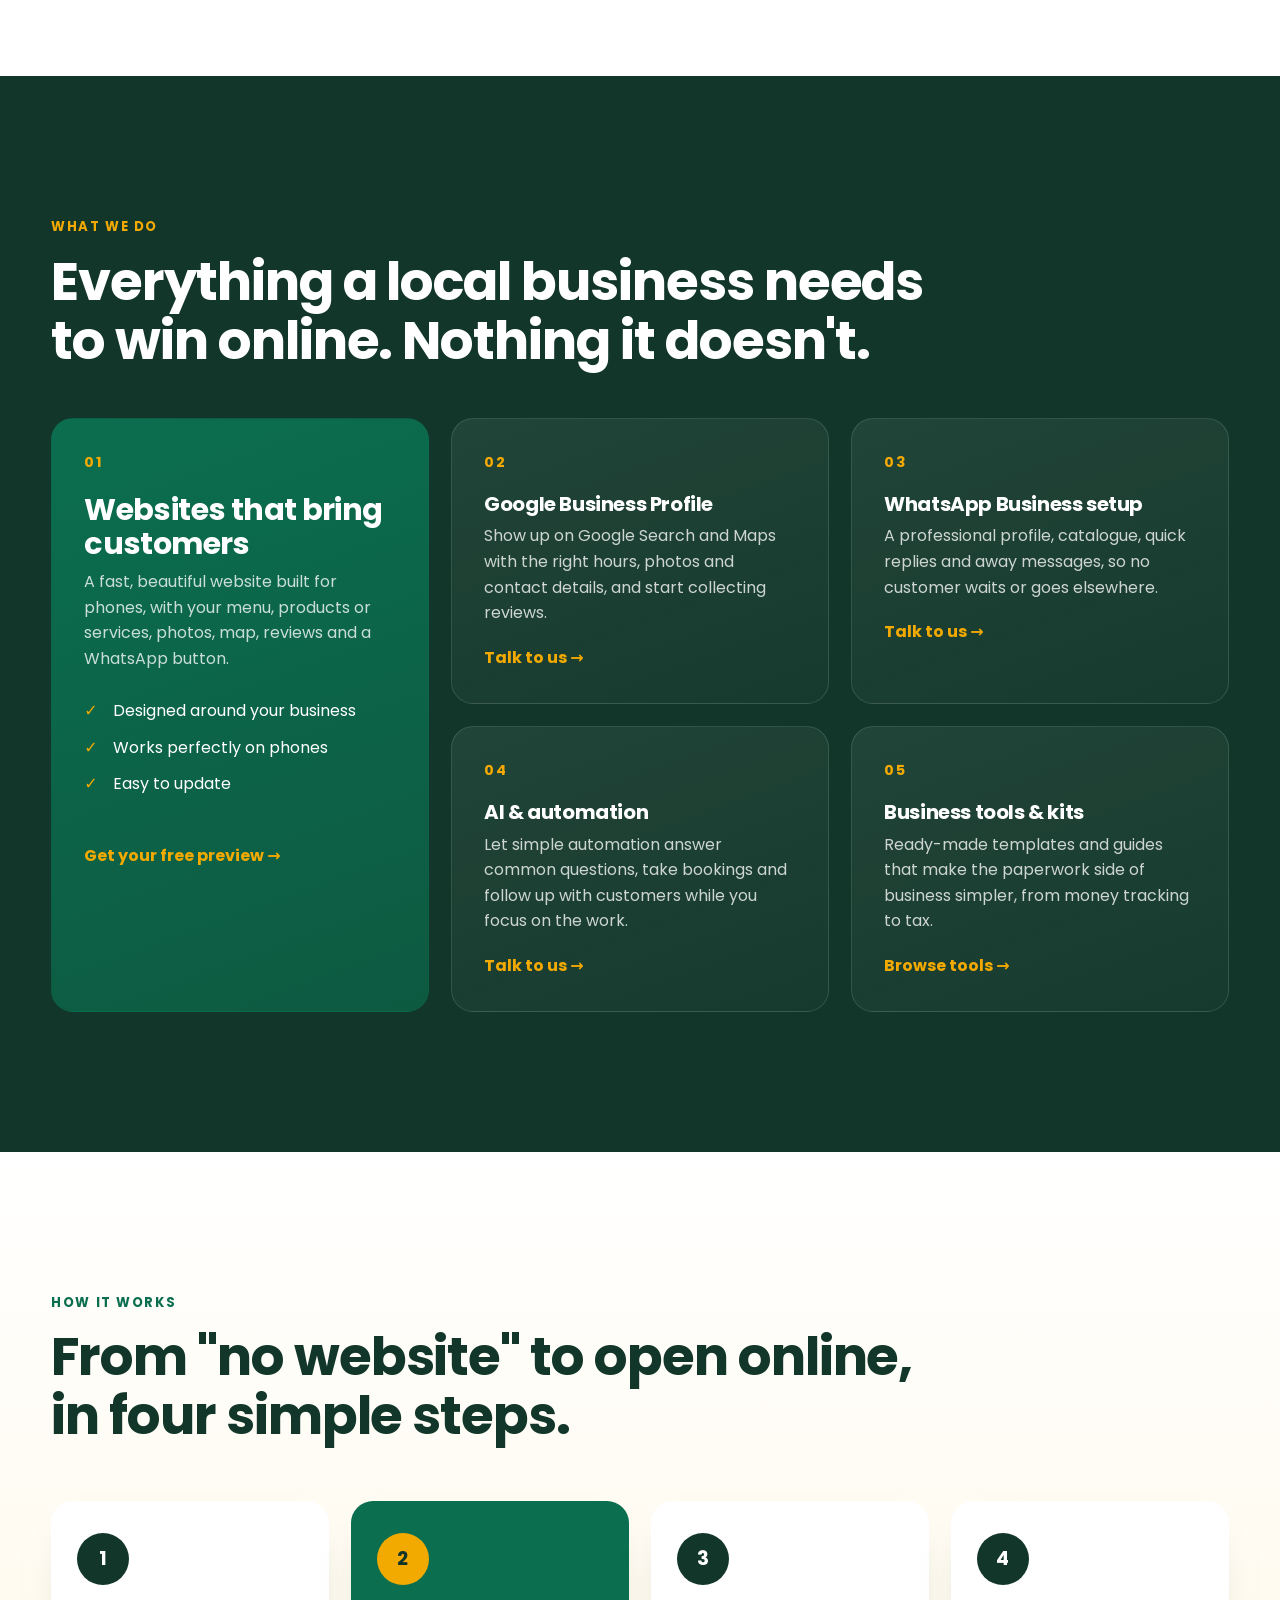
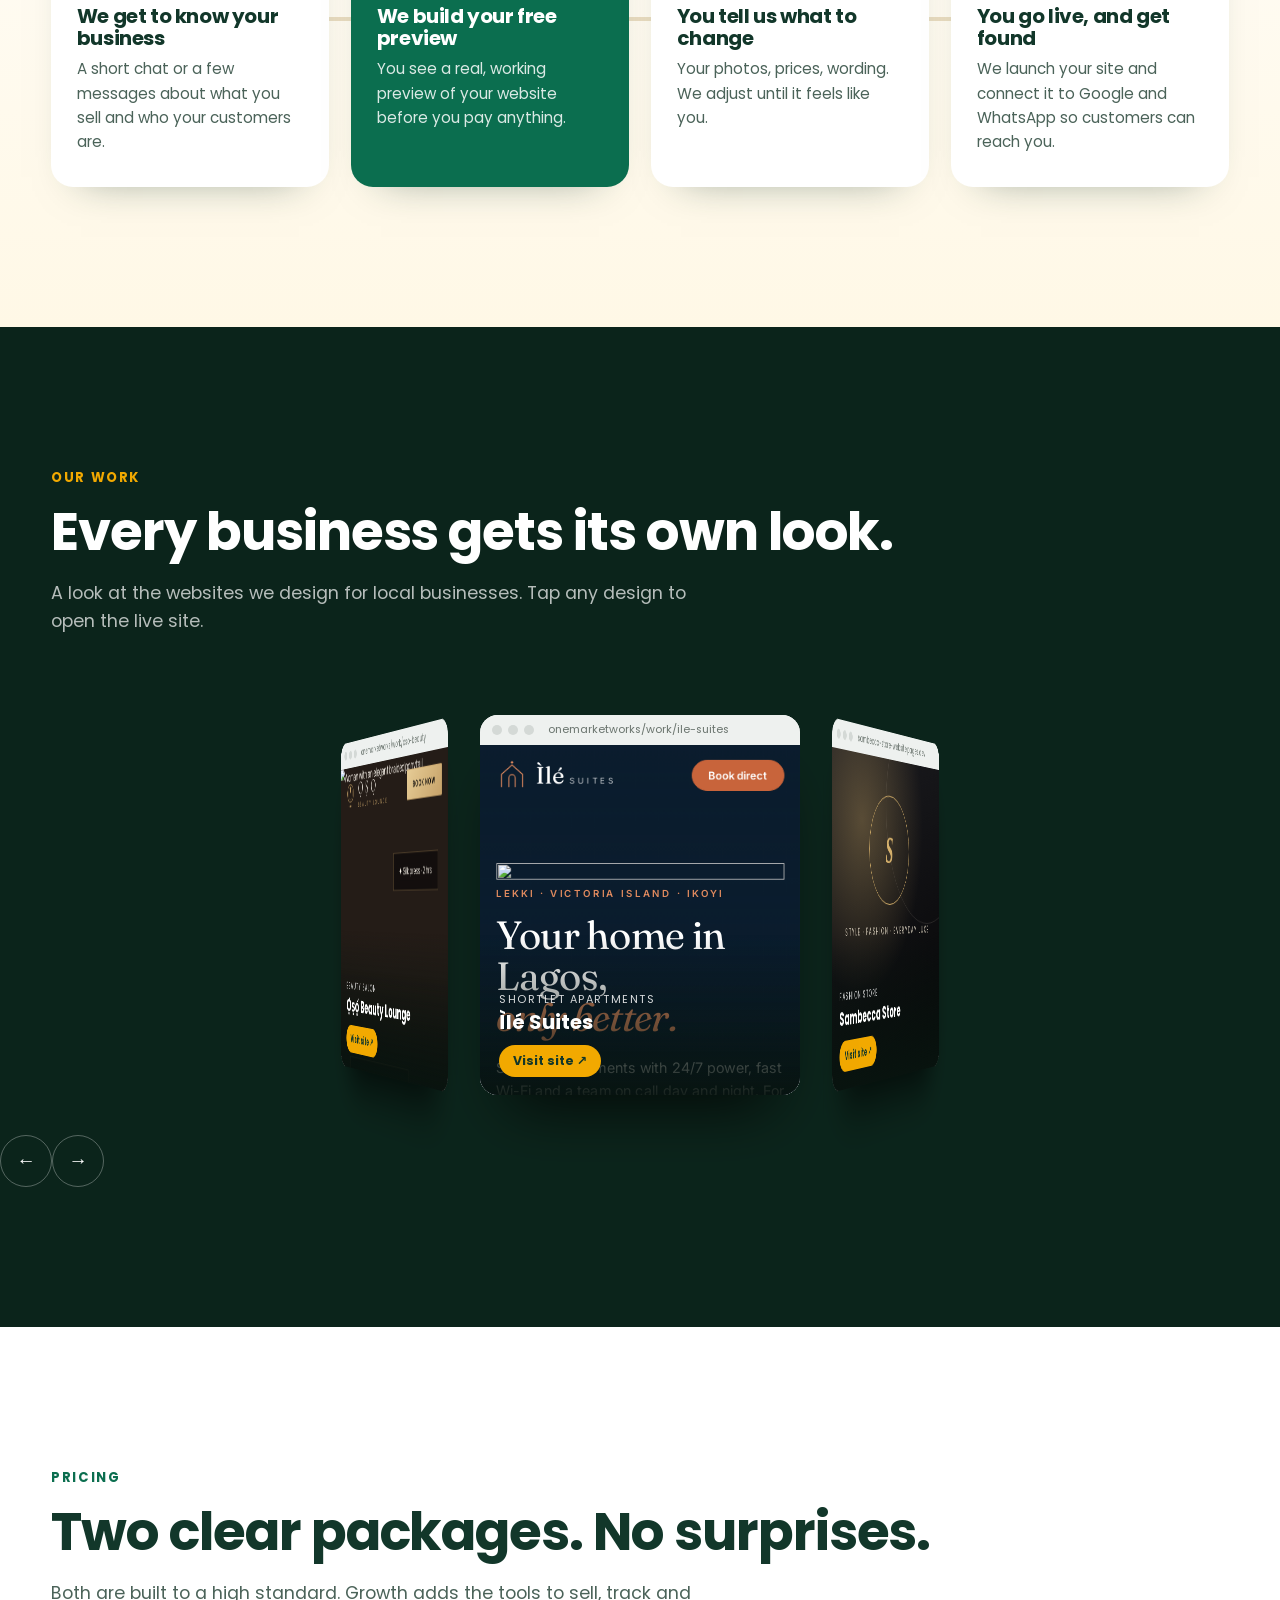
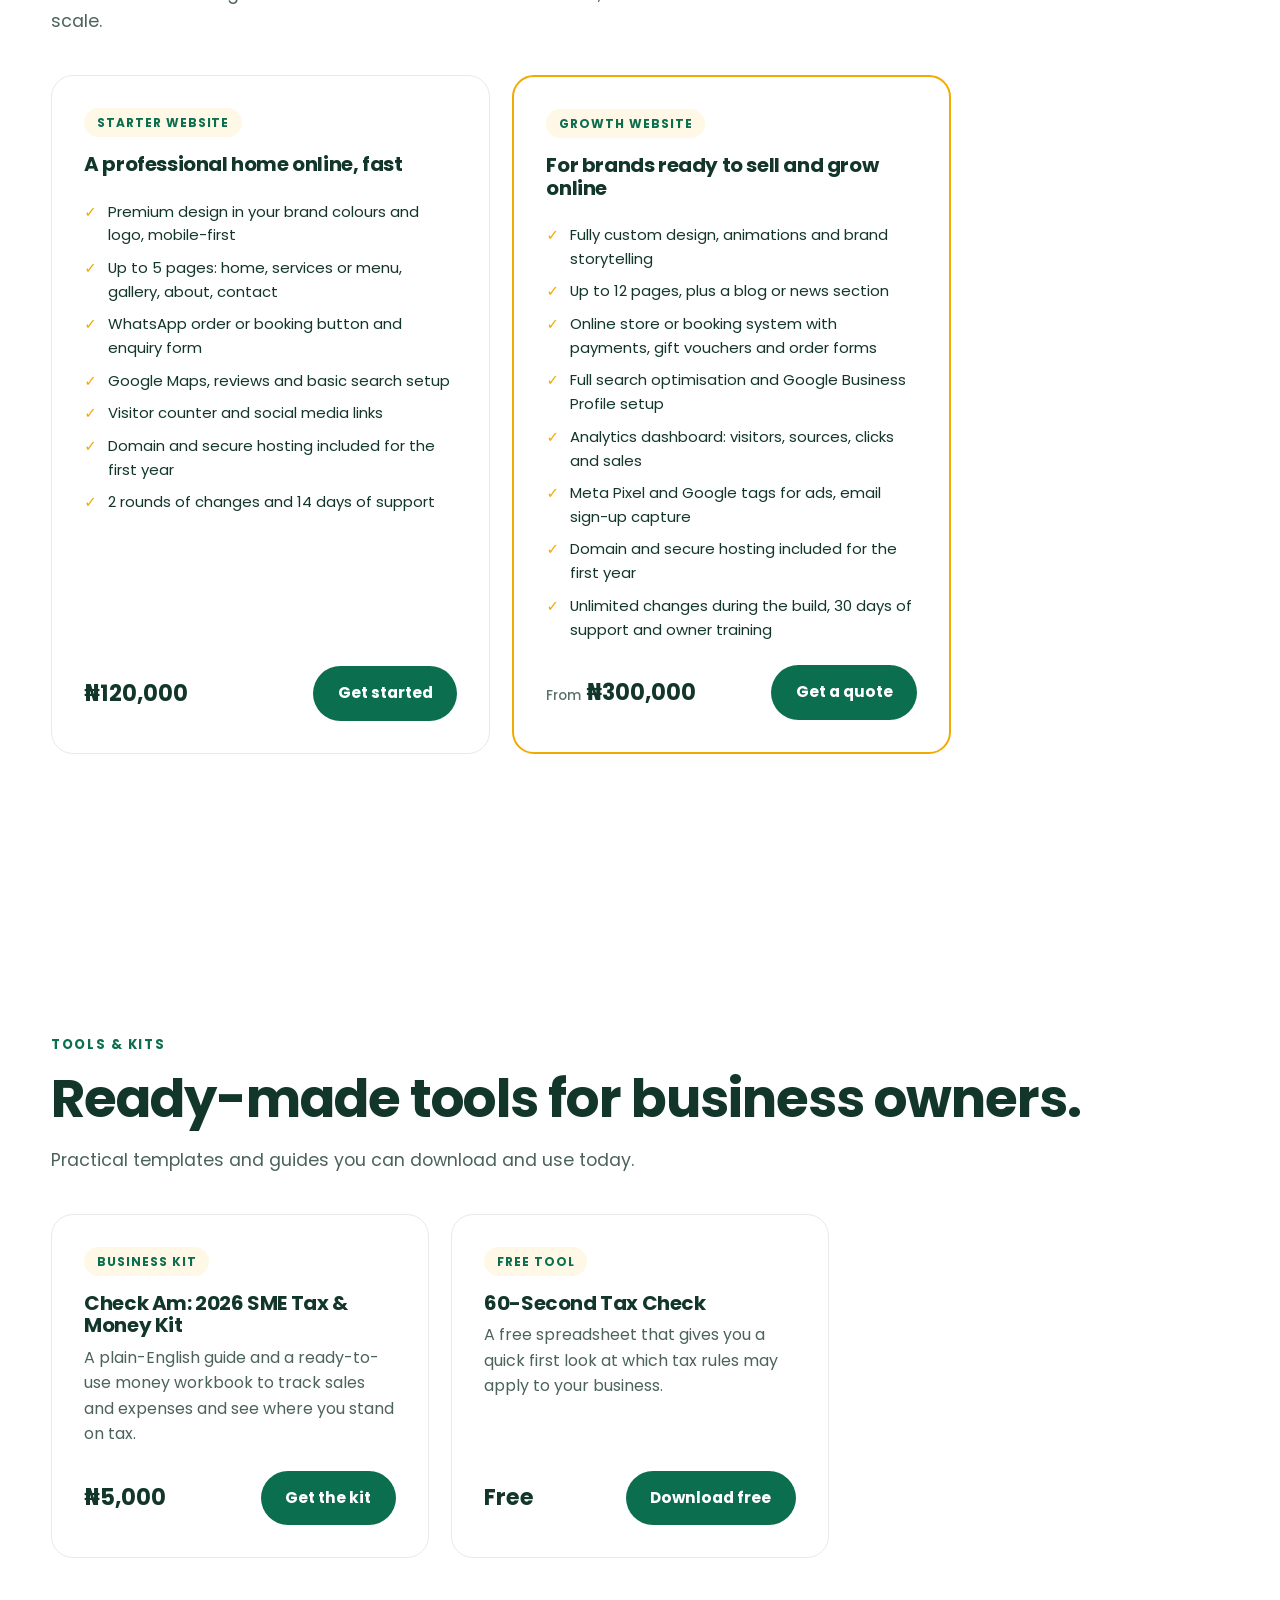
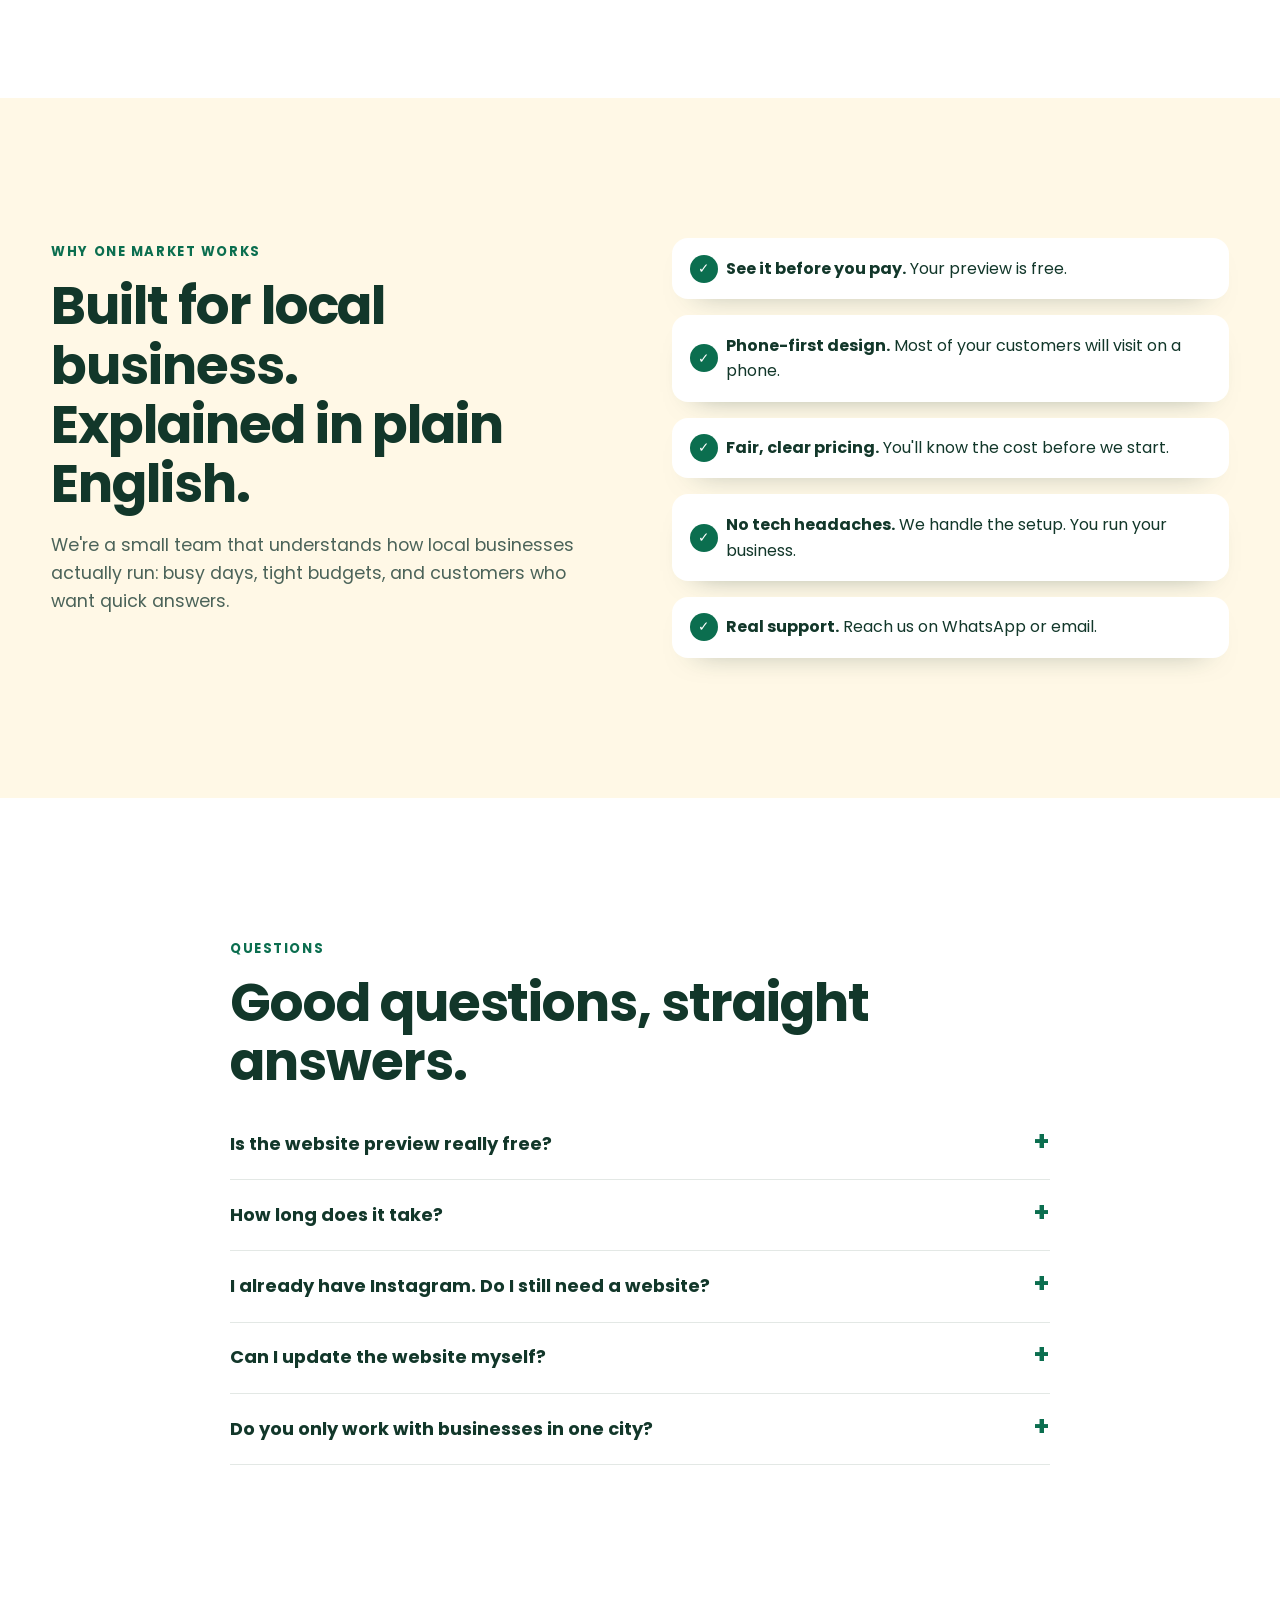
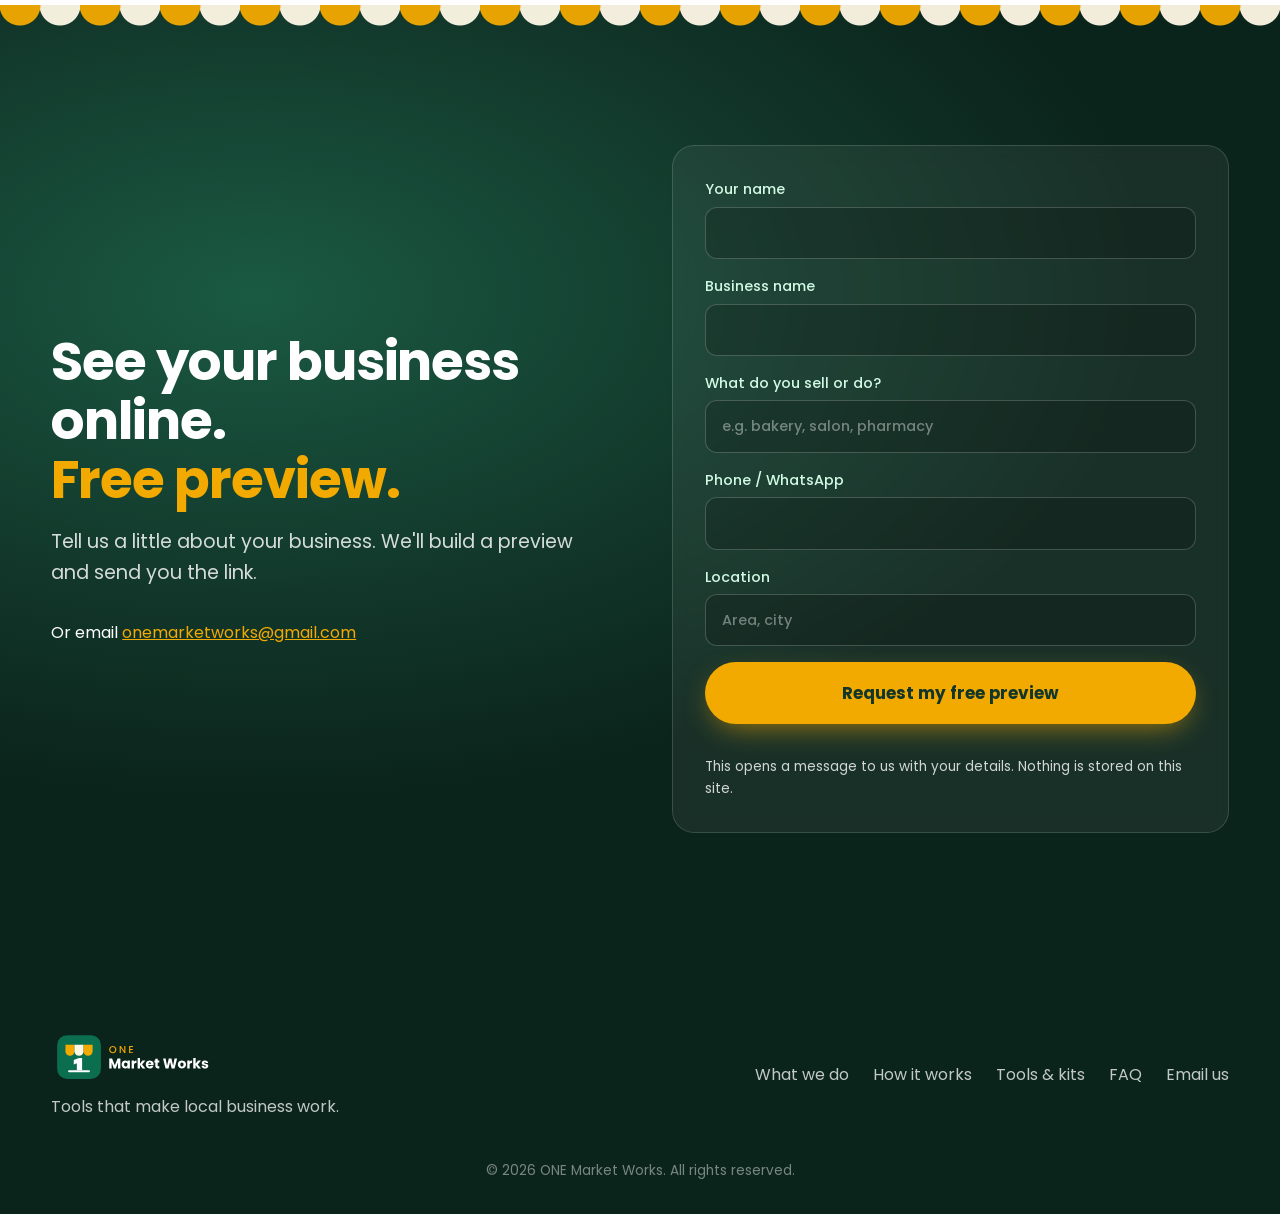
==== commit c9c6ca7f: "Restore pricing position, brand cards for Triple O and Sambecca, ONE Light image, tab icons and abso" ====
--- a/index.html
+++ b/index.html
@@ -7,11 +7,14 @@
 <meta name="description" content="ONE Market Works builds websites, sets up Google and WhatsApp, and creates simple tools that help local businesses get found, get trusted and get paid. Get a free website preview.">
 <meta property="og:title" content="ONE Market Works: tools that make local business work">
 <meta property="og:description" content="Websites, Google & WhatsApp setup, AI automation and ready-made business tools. Get a free preview of your website.">
-<meta property="og:image" content="assets/share.png">
+<meta property="og:image" content="https://onemarketworks-site.pages.dev/assets/share.png">
+<meta property="og:url" content="https://onemarketworks-site.pages.dev/">
+<meta name="twitter:image" content="https://onemarketworks-site.pages.dev/assets/share.png">
 <meta property="og:type" content="website">
 <meta name="twitter:card" content="summary_large_image">
 <meta name="theme-color" content="#12372A">
 <link rel="icon" href="assets/favicon.ico" sizes="any">
+<link rel="icon" type="image/svg+xml" href="assets/icon.svg">
 <link rel="icon" type="image/png" sizes="32x32" href="assets/favicon-32.png">
 <link rel="apple-touch-icon" href="assets/apple-touch-icon-180.png">
 <link rel="manifest" href="site.webmanifest">
@@ -139,6 +142,41 @@
   </div>
 </section>
 
+<!-- HOW -->
+<section class="section how" id="how">
+  <div class="wrap">
+    <p class="kicker reveal">How it works</p>
+    <h2 class="reveal">From "no website" to open online, <br>in four simple steps.</h2>
+    <ol class="steps">
+      <li class="step reveal"><span class="dot">1</span><h3>We get to know your business</h3><p>A short chat or a few messages about what you sell and who your customers are.</p></li>
+      <li class="step reveal hl"><span class="dot">2</span><h3>We build your free preview</h3><p>You see a real, working preview of your website before you pay anything.</p></li>
+      <li class="step reveal"><span class="dot">3</span><h3>You tell us what to change</h3><p>Your photos, prices, wording. We adjust until it feels like you.</p></li>
+      <li class="step reveal"><span class="dot">4</span><h3>You go live, and get found</h3><p>We launch your site and connect it to Google and WhatsApp so customers can reach you.</p></li>
+    </ol>
+    <div class="line" aria-hidden="true"><i></i></div>
+  </div>
+</section>
+
+<!-- WORK -->
+<section class="section work" id="work">
+  <div class="wrap">
+    <p class="kicker reveal">Our work</p>
+    <h2 class="reveal">Every business gets its own look.</h2>
+    <p class="sub reveal">A look at the websites we design for local businesses. Tap any design to open the live site.</p>
+  </div>
+  <div class="carousel reveal" tabindex="0" aria-label="Website designs">
+    <div class="ring">
+      <a class="site" href="/work/oso-beauty/" target="_blank" rel="noopener" aria-label="Open the Ọ̀ṣọ́ Beauty Lounge website"><div class="bar"><i></i><i></i><i></i><span>onemarketworks/work/oso-beauty</span></div><div class="frame"><iframe src="/work/oso-beauty/" loading="lazy" tabindex="-1" aria-hidden="true" scrolling="no" title=""></iframe></div><div class="site-cap"><em>Beauty salon</em><strong>Ọ̀ṣọ́ Beauty Lounge</strong><b>Visit site ↗</b></div></a>
+      <a class="site" href="/work/ile-suites/" target="_blank" rel="noopener" aria-label="Open the Ìlé Suites website"><div class="bar"><i></i><i></i><i></i><span>onemarketworks/work/ile-suites</span></div><div class="frame"><iframe src="/work/ile-suites/" loading="lazy" tabindex="-1" aria-hidden="true" scrolling="no" title=""></iframe></div><div class="site-cap"><em>Shortlet apartments</em><strong>Ìlé Suites</strong><b>Visit site ↗</b></div></a>
+      <a class="site" href="https://sambecca-store-website.pages.dev/" target="_blank" rel="noopener" aria-label="Open the Sambecca Store website"><div class="bar"><i></i><i></i><i></i><span>sambecca-store-website.pages.dev</span></div><div class="brandart sambecca"><span class="bm">S</span><span class="bt">Sambecca<br><i>Store</i></span><span class="bs">Style · Fashion · Everyday luxe</span></div><div class="site-cap"><em>Fashion store</em><strong>Sambecca Store</strong><b>Visit site ↗</b></div></a>
+      <a class="site" href="https://triple-o-chops-business-website.pages.dev/" target="_blank" rel="noopener" aria-label="Open the Triple O Chops website"><div class="bar"><i></i><i></i><i></i><span>triple-o-chops-business-website.pages.dev</span></div><div class="brandart tripleo"><span class="bm">OOO</span><span class="bt">Triple O<br><i>Chops</i></span><span class="bs">Small chops · Grills · Party trays</span></div><div class="site-cap"><em>Food & small chops</em><strong>Triple O Chops</strong><b>Visit site ↗</b></div></a>
+      <a class="site" href="https://onelightanalytics.com/" target="_blank" rel="noopener" aria-label="Open the ONE Light Analytics website"><div class="bar"><i></i><i></i><i></i><span>onelightanalytics.com</span></div><img src="https://onelightanalytics.com/assets/images/social/og-default.png" alt="ONE Light Analytics: evidence for better business decisions" loading="lazy" draggable="false" class="contain"><div class="site-cap"><em>Data consultancy</em><strong>ONE Light Analytics</strong><b>Visit site ↗</b></div></a>
+      <a class="site" href="https://one-career-forge-website.pages.dev/" target="_blank" rel="noopener" aria-label="Open the ONE Career Forge website"><div class="bar"><i></i><i></i><i></i><span>one-career-forge-website.pages.dev</span></div><div class="frame"><iframe src="https://one-career-forge-website.pages.dev/" loading="lazy" tabindex="-1" aria-hidden="true" scrolling="no" title=""></iframe></div><div class="site-cap"><em>Career services</em><strong>ONE Career Forge</strong><b>Visit site ↗</b></div></a>
+    </div>
+  </div>
+  <div class="car-ctrl"><button class="prev" aria-label="Previous design">←</button><button class="next" aria-label="Next design">→</button></div>
+</section>
+
 <!-- PRICING -->
 <section class="section pricing" id="pricing">
   <div class="wrap">
@@ -179,41 +217,6 @@
   </div>
 </section>
 
-<!-- HOW -->
-<section class="section how" id="how">
-  <div class="wrap">
-    <p class="kicker reveal">How it works</p>
-    <h2 class="reveal">From "no website" to open online, <br>in four simple steps.</h2>
-    <ol class="steps">
-      <li class="step reveal"><span class="dot">1</span><h3>We get to know your business</h3><p>A short chat or a few messages about what you sell and who your customers are.</p></li>
-      <li class="step reveal hl"><span class="dot">2</span><h3>We build your free preview</h3><p>You see a real, working preview of your website before you pay anything.</p></li>
-      <li class="step reveal"><span class="dot">3</span><h3>You tell us what to change</h3><p>Your photos, prices, wording. We adjust until it feels like you.</p></li>
-      <li class="step reveal"><span class="dot">4</span><h3>You go live, and get found</h3><p>We launch your site and connect it to Google and WhatsApp so customers can reach you.</p></li>
-    </ol>
-    <div class="line" aria-hidden="true"><i></i></div>
-  </div>
-</section>
-
-<!-- WORK -->
-<section class="section work" id="work">
-  <div class="wrap">
-    <p class="kicker reveal">Our work</p>
-    <h2 class="reveal">Every business gets its own look.</h2>
-    <p class="sub reveal">A look at the websites we design for local businesses. Tap any design to open the live site.</p>
-  </div>
-  <div class="carousel reveal" tabindex="0" aria-label="Website designs">
-    <div class="ring">
-      <a class="site" href="/work/oso-beauty/" target="_blank" rel="noopener" aria-label="Open the Ọ̀ṣọ́ Beauty Lounge website"><div class="bar"><i></i><i></i><i></i><span>onemarketworks/work/oso-beauty</span></div><div class="frame"><iframe src="/work/oso-beauty/" loading="lazy" tabindex="-1" aria-hidden="true" scrolling="no" title=""></iframe></div><div class="site-cap"><em>Beauty salon</em><strong>Ọ̀ṣọ́ Beauty Lounge</strong><b>Visit site ↗</b></div></a>
-      <a class="site" href="/work/ile-suites/" target="_blank" rel="noopener" aria-label="Open the Ìlé Suites website"><div class="bar"><i></i><i></i><i></i><span>onemarketworks/work/ile-suites</span></div><div class="frame"><iframe src="/work/ile-suites/" loading="lazy" tabindex="-1" aria-hidden="true" scrolling="no" title=""></iframe></div><div class="site-cap"><em>Shortlet apartments</em><strong>Ìlé Suites</strong><b>Visit site ↗</b></div></a>
-      <a class="site" href="https://sambecca-store-website.pages.dev/" target="_blank" rel="noopener" aria-label="Open the Sambecca Store website"><div class="bar"><i></i><i></i><i></i><span>sambecca-store-website.pages.dev</span></div><div class="frame"><iframe src="https://sambecca-store-website.pages.dev/" loading="lazy" tabindex="-1" aria-hidden="true" scrolling="no" title=""></iframe></div><div class="site-cap"><em>Fashion store</em><strong>Sambecca Store</strong><b>Visit site ↗</b></div></a>
-      <a class="site" href="https://triple-o-chops-business-website.pages.dev/" target="_blank" rel="noopener" aria-label="Open the Triple O Chops website"><div class="bar"><i></i><i></i><i></i><span>triple-o-chops-business-website.pages.dev</span></div><div class="frame"><iframe src="https://triple-o-chops-business-website.pages.dev/" loading="lazy" tabindex="-1" aria-hidden="true" scrolling="no" title=""></iframe></div><div class="site-cap"><em>Food & small chops</em><strong>Triple O Chops</strong><b>Visit site ↗</b></div></a>
-      <a class="site noimg" href="https://onelightanalytics.com/" target="_blank" rel="noopener" aria-label="Open the ONE Light Analytics website"><div class="bar"><i></i><i></i><i></i><span>onelightanalytics.com</span></div><img src="assets/work/onelight.jpg" alt="Homepage of the ONE Light Analytics website" loading="lazy" draggable="false"><div class="site-cap"><em>Data consultancy</em><strong>ONE Light Analytics</strong><b>Visit site ↗</b></div></a>
-      <a class="site" href="https://one-career-forge-website.pages.dev/" target="_blank" rel="noopener" aria-label="Open the ONE Career Forge website"><div class="bar"><i></i><i></i><i></i><span>one-career-forge-website.pages.dev</span></div><div class="frame"><iframe src="https://one-career-forge-website.pages.dev/" loading="lazy" tabindex="-1" aria-hidden="true" scrolling="no" title=""></iframe></div><div class="site-cap"><em>Career services</em><strong>ONE Career Forge</strong><b>Visit site ↗</b></div></a>
-    </div>
-  </div>
-  <div class="car-ctrl"><button class="prev" aria-label="Previous design">←</button><button class="next" aria-label="Next design">→</button></div>
-</section>
-
 <!-- SHOP -->
 <section class="section shop" id="shop">
   <div class="wrap">
--- a/styles.css
+++ b/styles.css
@@ -247,3 +247,14 @@
 .site .frame{height:calc(100% - 30px);overflow:hidden;background:#fff;--s:.8205}
 .site iframe{width:390px;height:844px;border:0;transform:scale(var(--s));transform-origin:0 0;pointer-events:none}
 @media (max-width:760px){.site .frame{--s:.641}}
+.site img.contain{object-fit:cover;object-position:center;background:#0b1622}
+.brandart{height:calc(100% - 30px);display:flex;flex-direction:column;align-items:center;justify-content:center;gap:.6rem;padding:0 1.5rem 5rem;text-align:center;position:relative;overflow:hidden}
+.brandart .bm{width:96px;height:96px;border-radius:50%;display:grid;place-items:center;font:700 1.7rem/1 Georgia,serif;letter-spacing:.05em}
+.brandart .bt{font:600 2rem/1 Georgia,serif}.brandart .bt i{font-weight:400}
+.brandart .bs{font-size:.7rem;letter-spacing:.2em;text-transform:uppercase;opacity:.85}
+.tripleo{background:radial-gradient(circle at 70% 15%,#ffb347 0,transparent 45%),linear-gradient(160deg,#e2531d,#8f1d0e);color:#fff4e3}
+.tripleo .bm{background:#fff4e3;color:#c2410c;box-shadow:0 0 0 8px rgba(255,244,227,.18)}
+.sambecca{background:radial-gradient(circle at 25% 20%,rgba(212,175,106,.35),transparent 50%),linear-gradient(160deg,#1b1b1f,#050506);color:#f1e6d2}
+.sambecca .bm{border:1.5px solid #d4af6a;color:#d4af6a;font-size:2.6rem;font-style:italic}
+.brandart::after{content:"";position:absolute;width:260px;height:260px;border-radius:50%;border:1px solid currentColor;opacity:.12;top:-80px;right:-90px}
+.brandart .bt{display:none}.brandart .bm{width:120px;height:120px}.brandart{gap:1.2rem;padding-bottom:7rem}
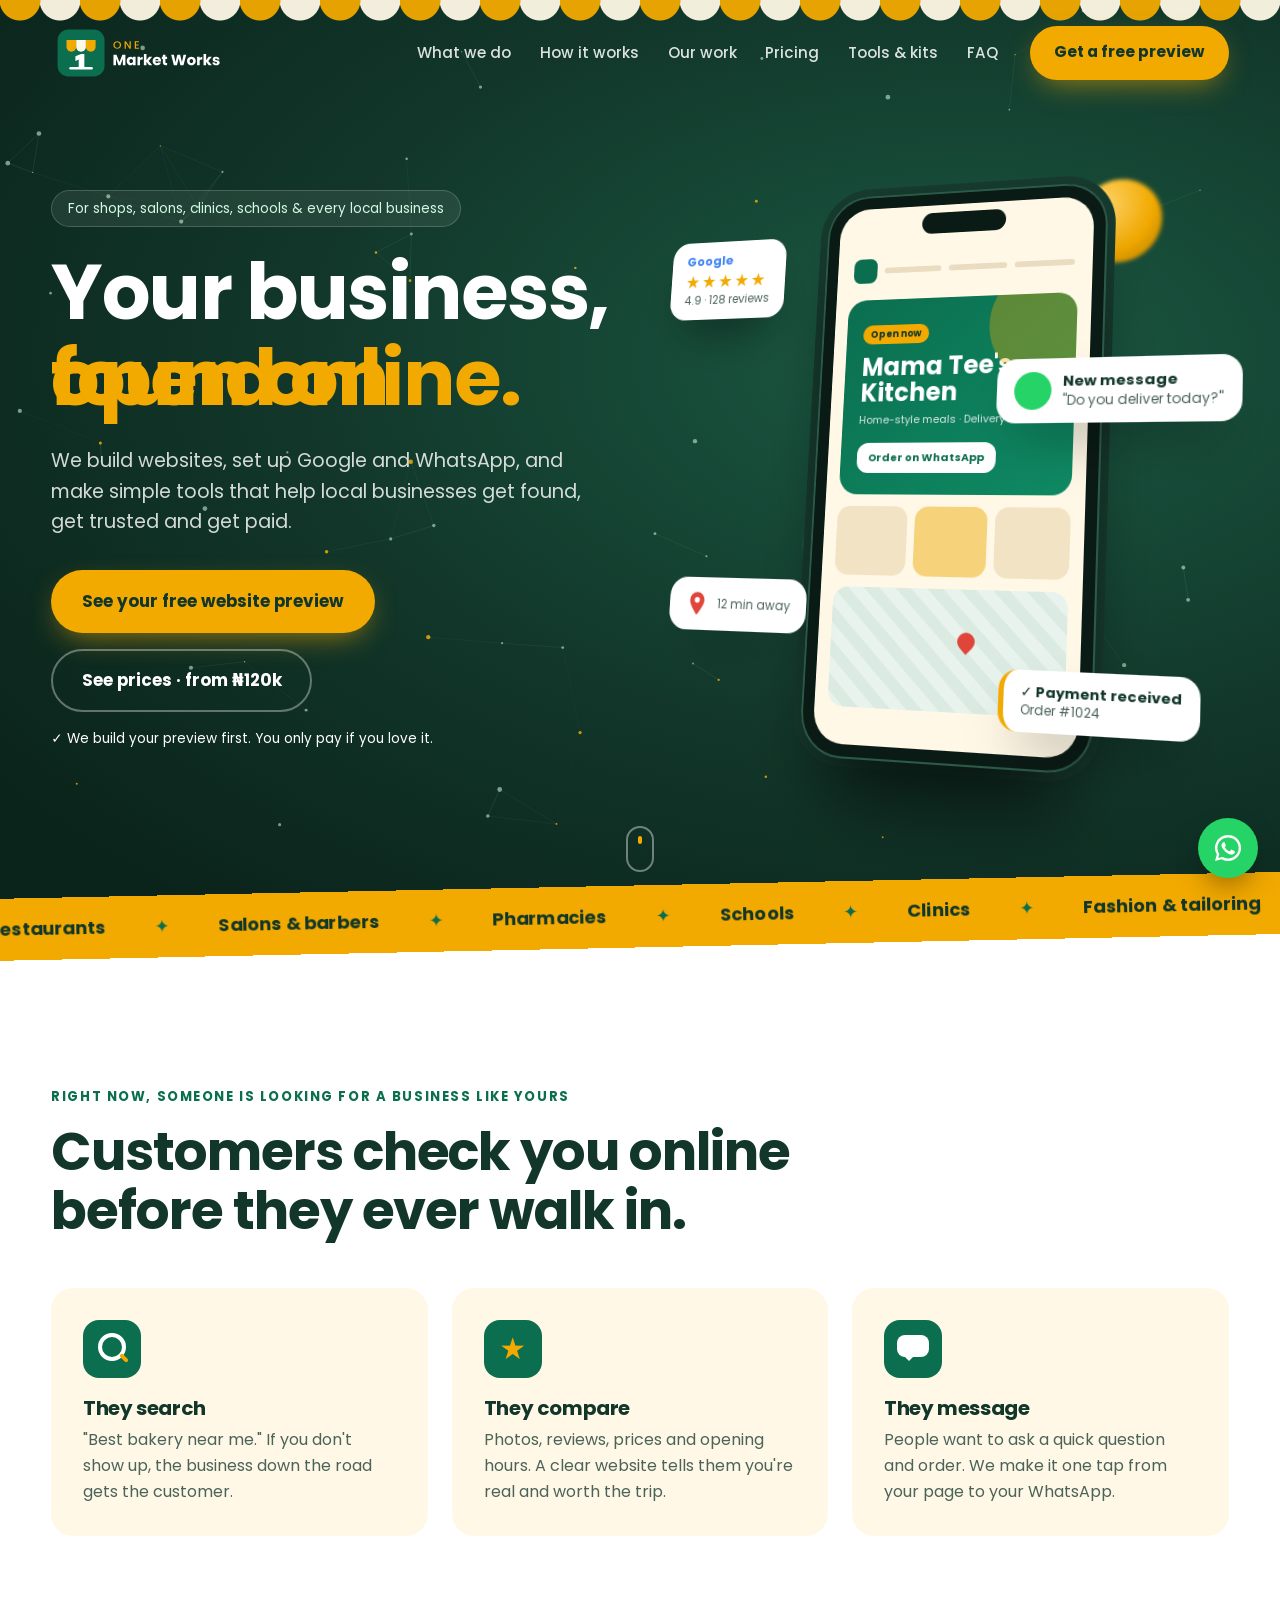
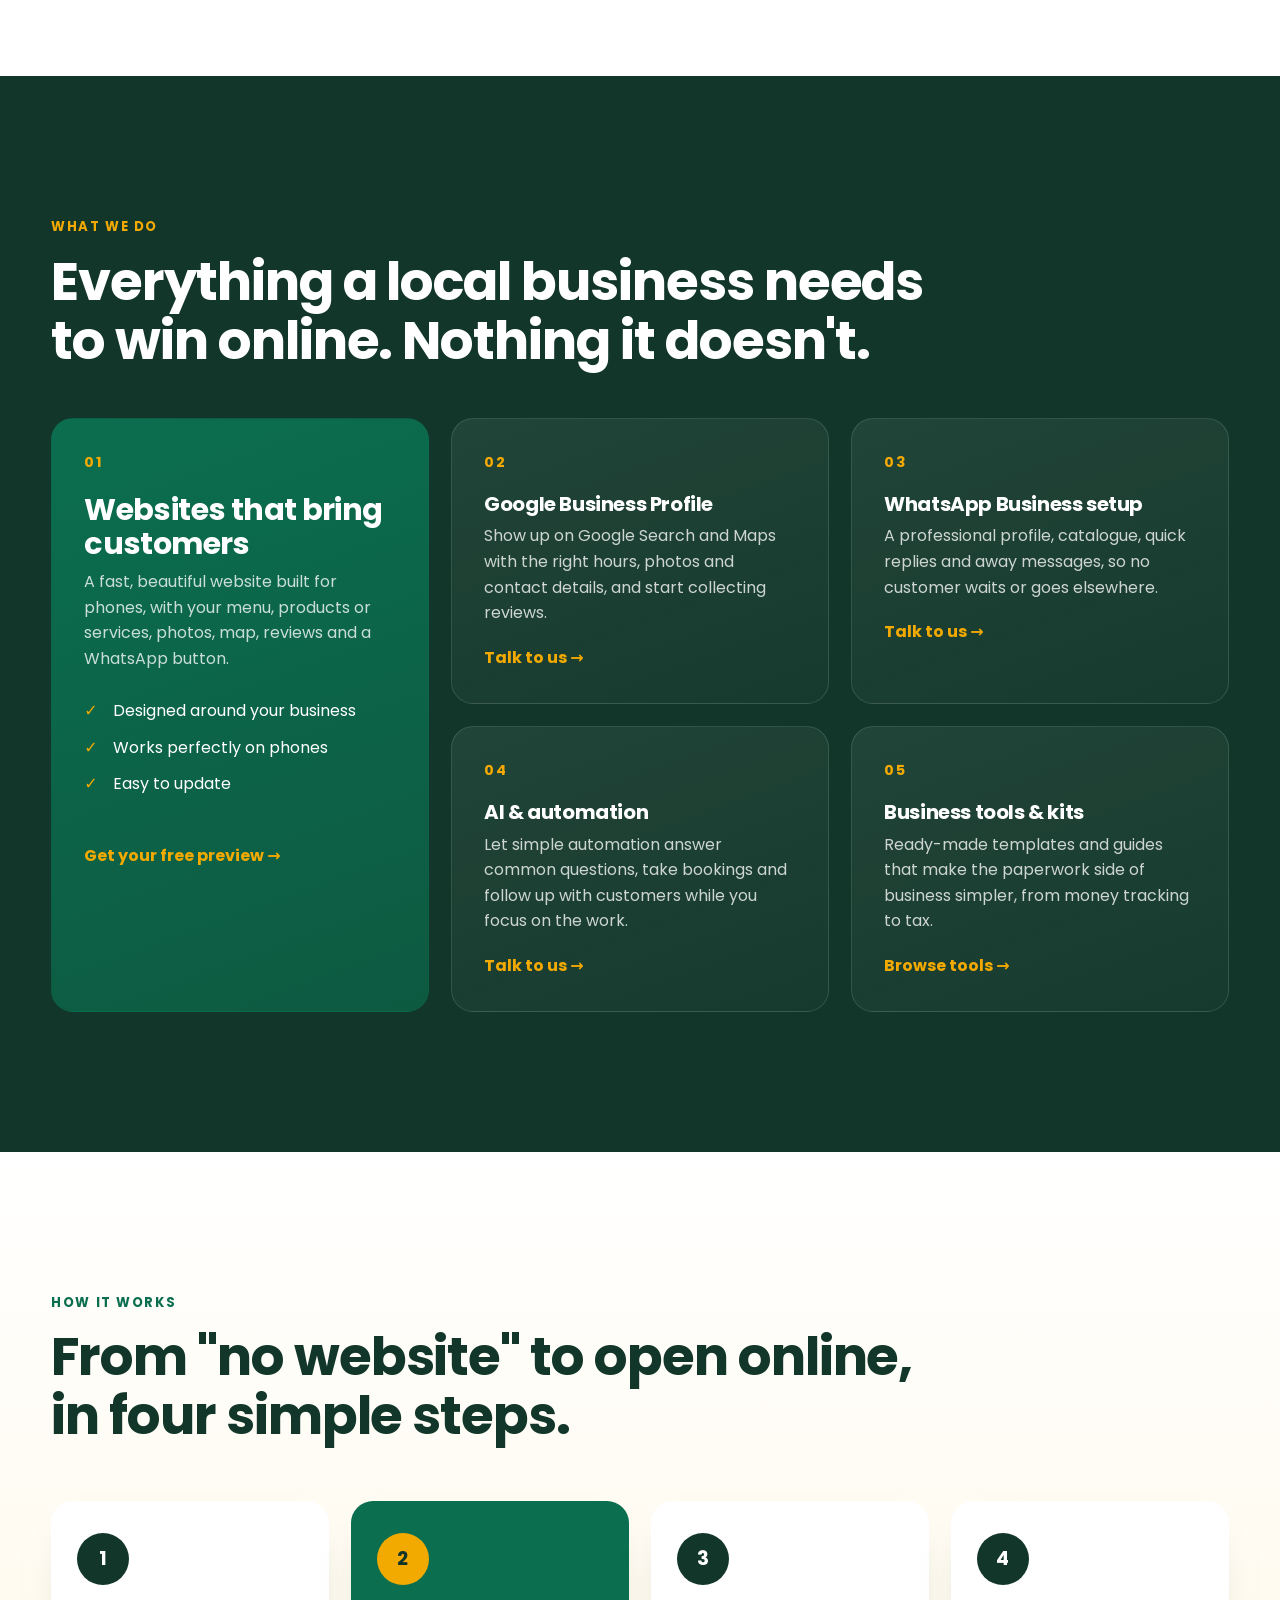
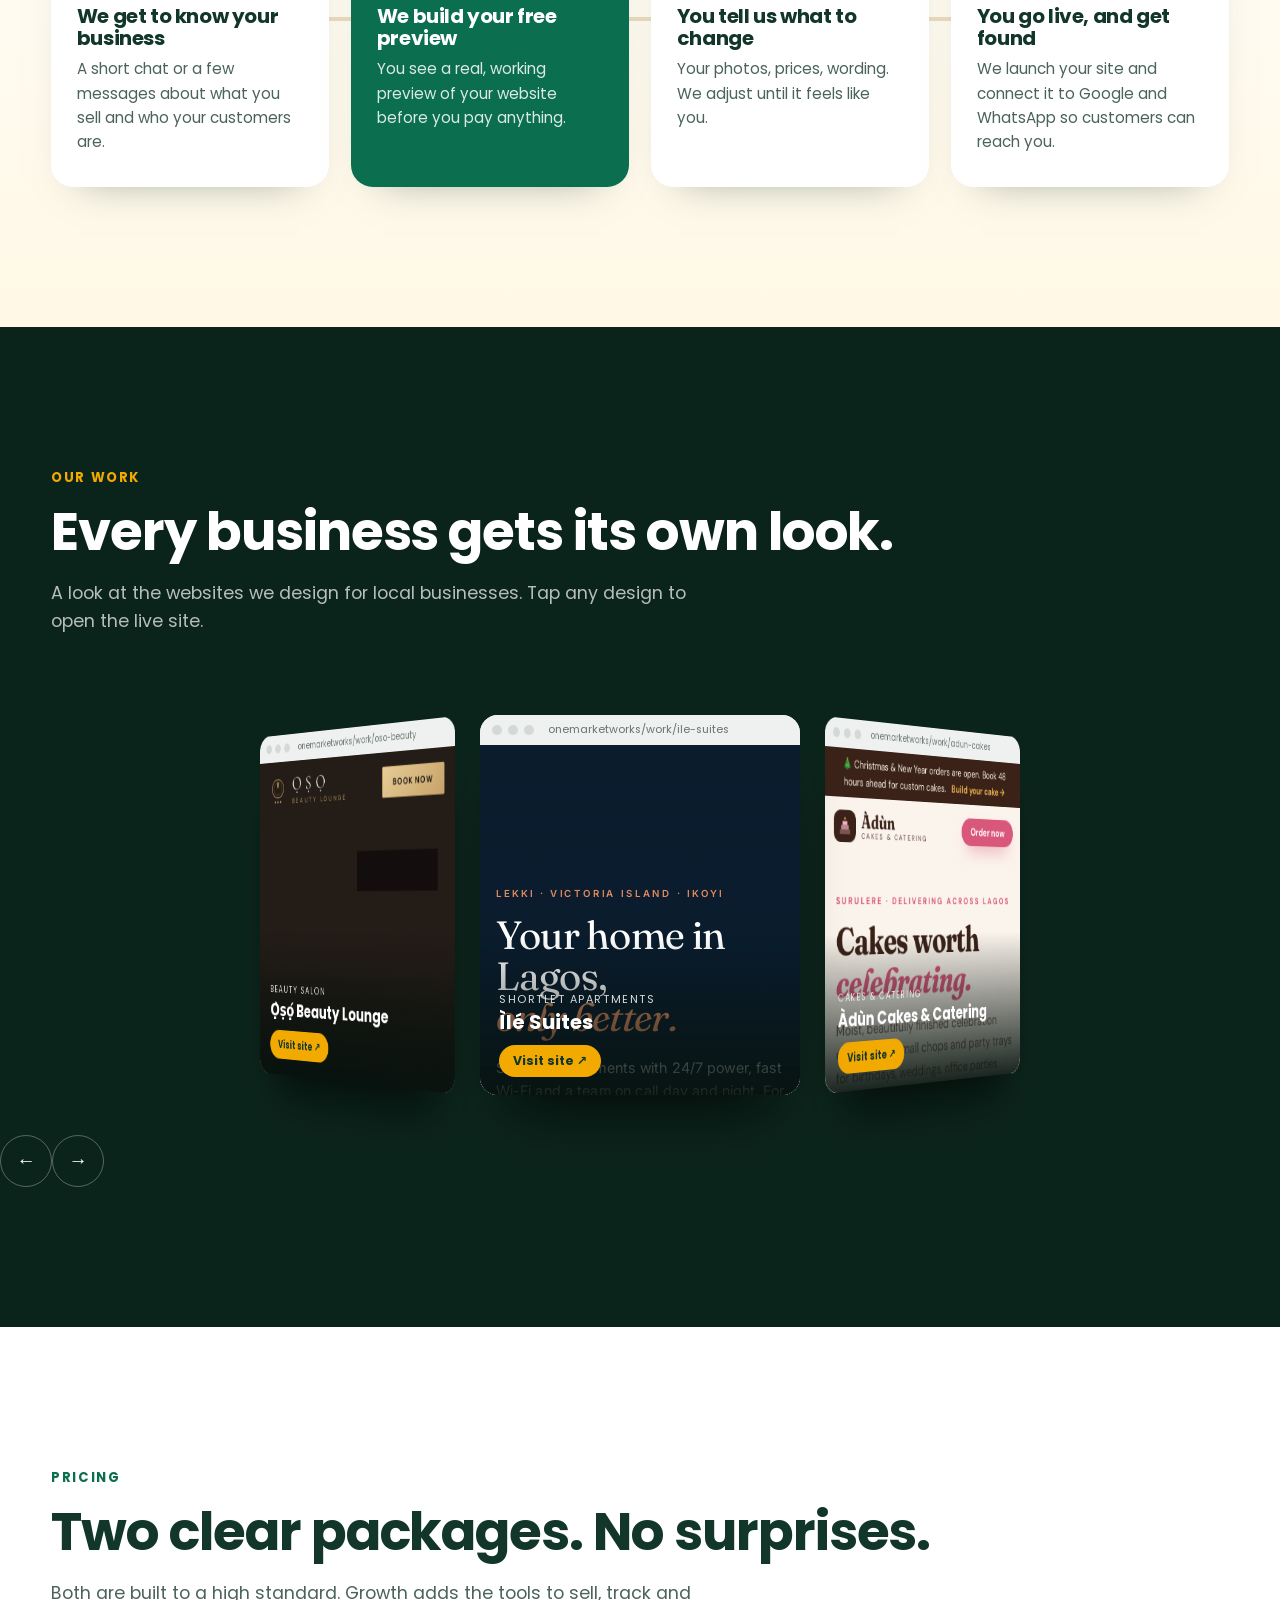
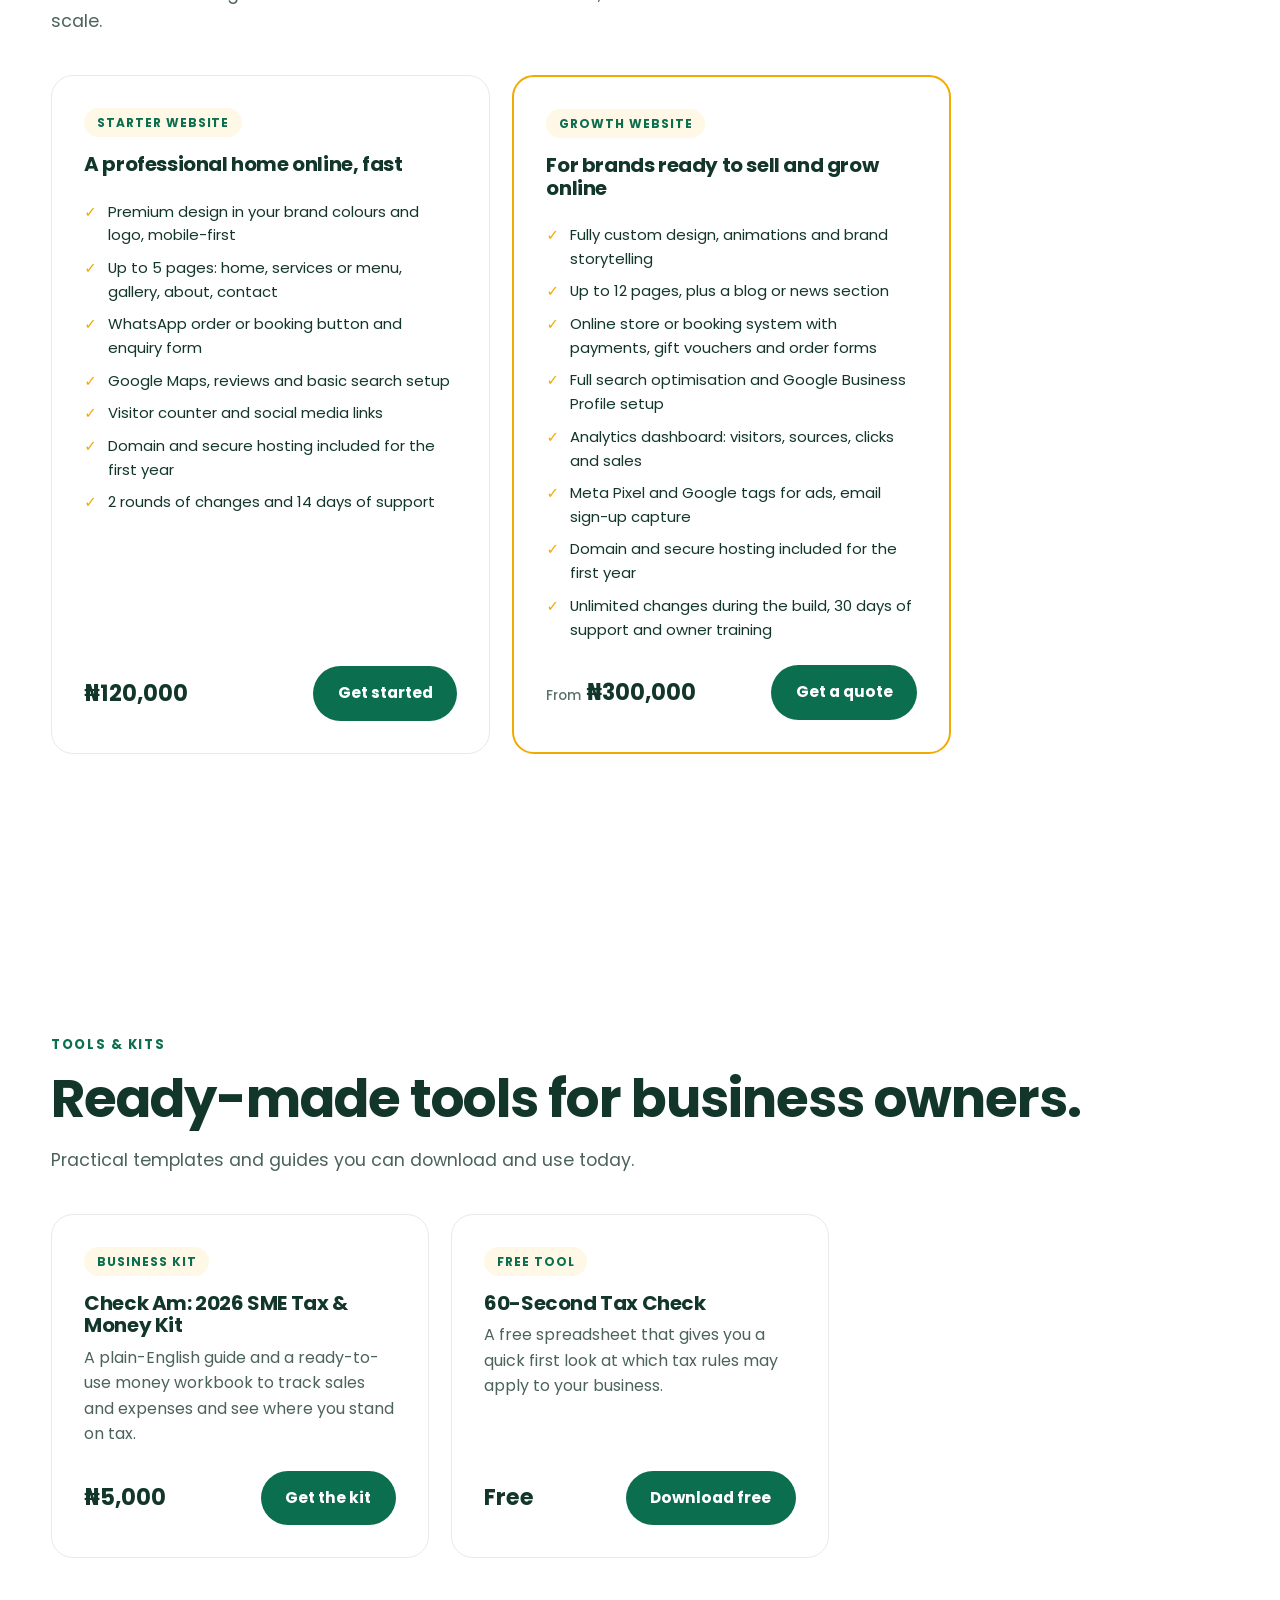
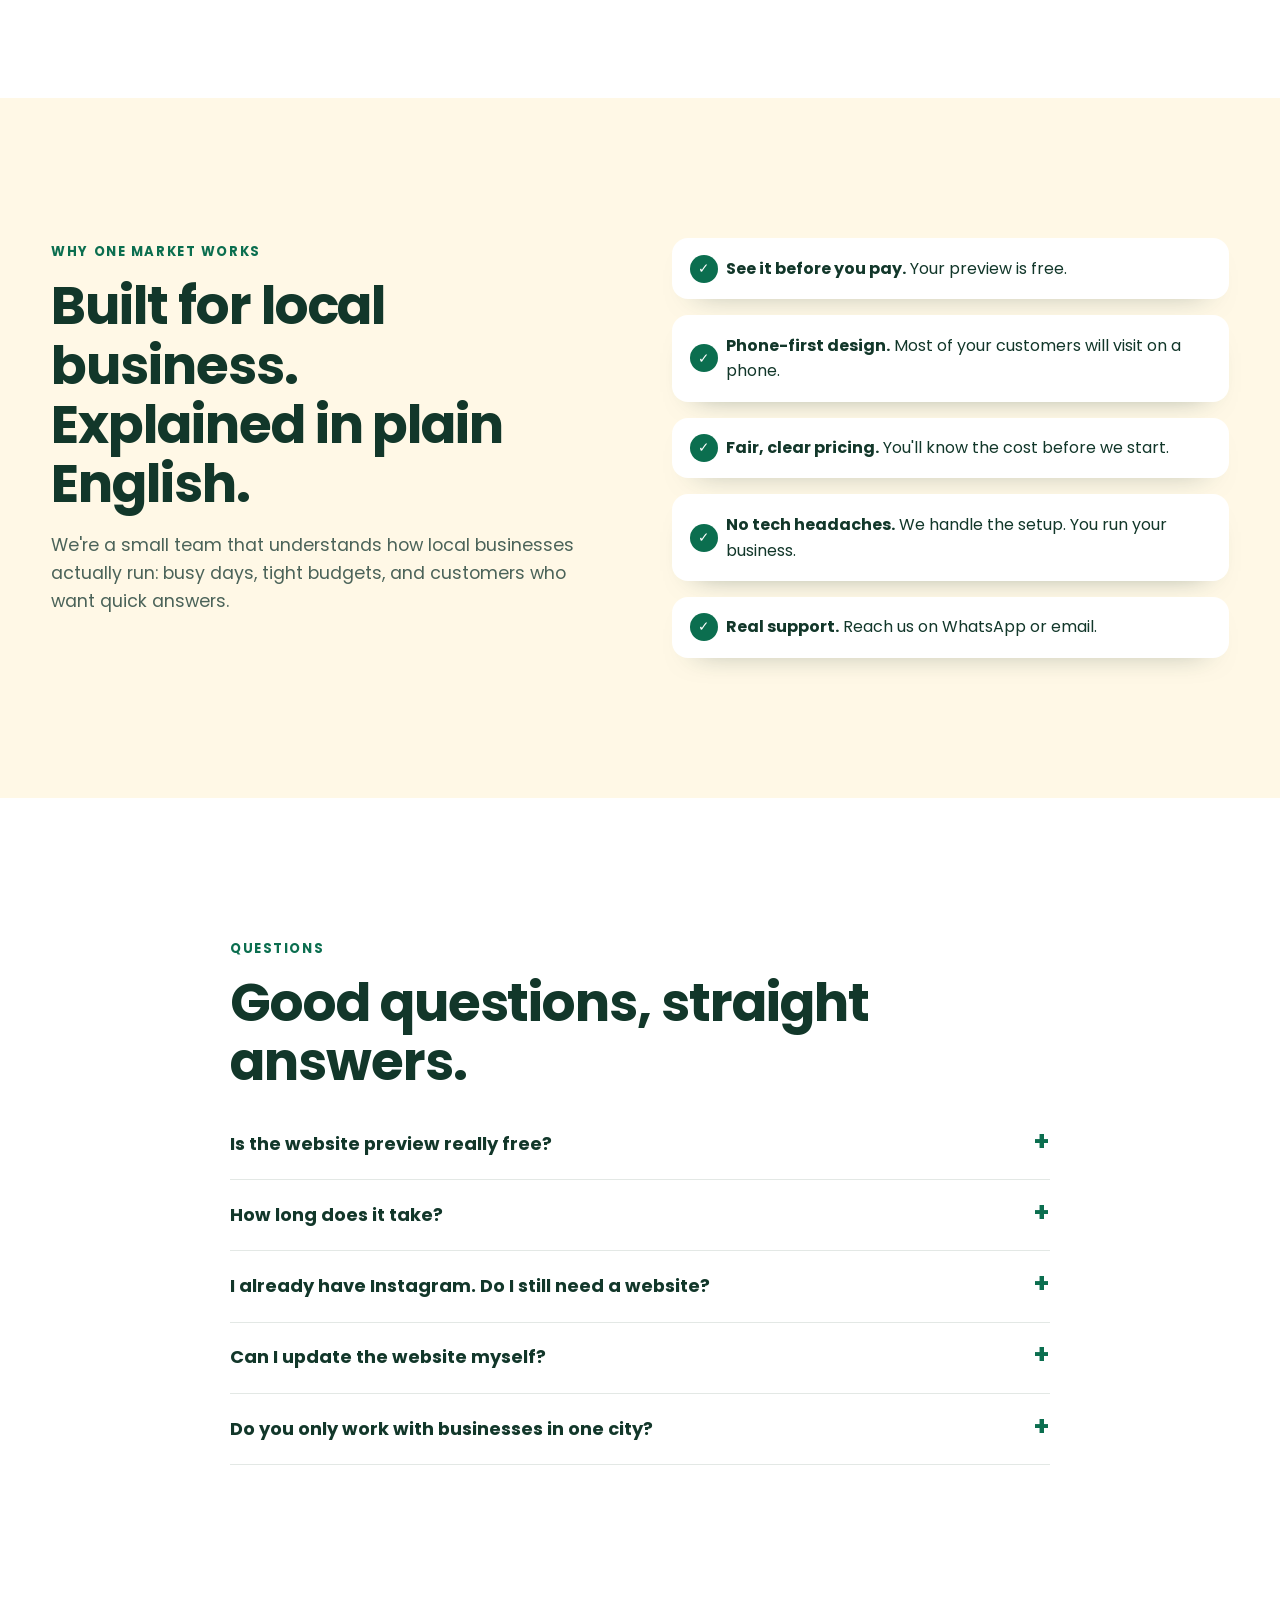
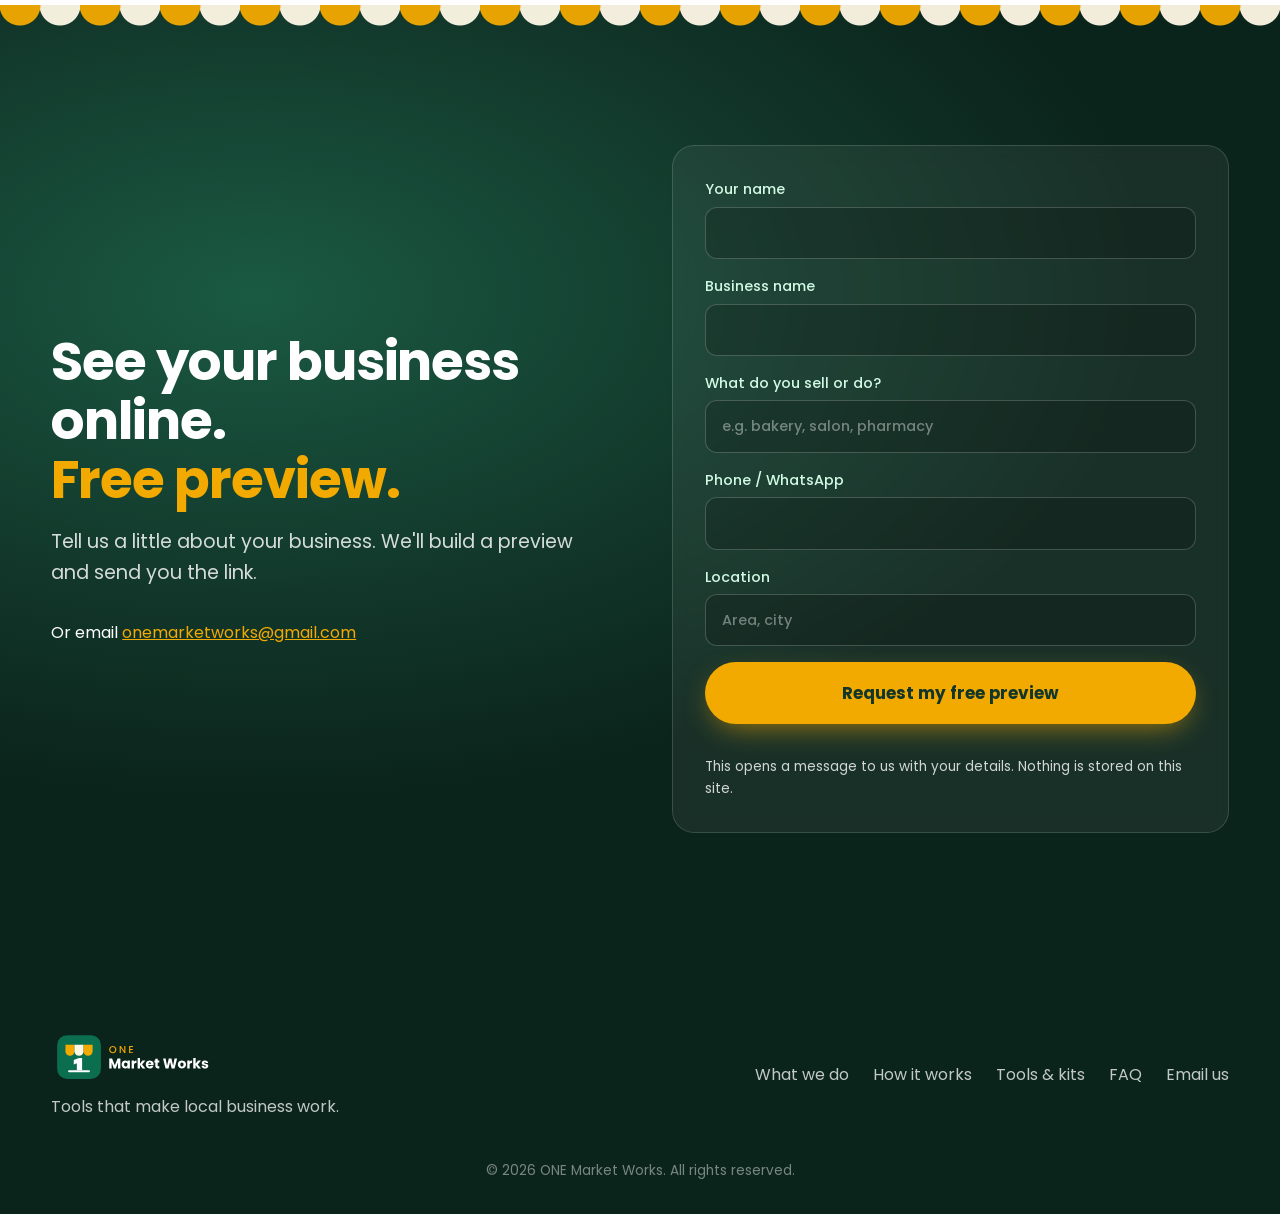
==== commit 5cb7addd: "Add 4 showcase sites (Àdùn Cakes, Àṣà Atelier, Ayọ̀ Events, Gidi Gadgets); remove Triple O from show" ====
--- a/index.html
+++ b/index.html
@@ -168,8 +168,11 @@
     <div class="ring">
       <a class="site" href="/work/oso-beauty/" target="_blank" rel="noopener" aria-label="Open the Ọ̀ṣọ́ Beauty Lounge website"><div class="bar"><i></i><i></i><i></i><span>onemarketworks/work/oso-beauty</span></div><div class="frame"><iframe src="/work/oso-beauty/" loading="lazy" tabindex="-1" aria-hidden="true" scrolling="no" title=""></iframe></div><div class="site-cap"><em>Beauty salon</em><strong>Ọ̀ṣọ́ Beauty Lounge</strong><b>Visit site ↗</b></div></a>
       <a class="site" href="/work/ile-suites/" target="_blank" rel="noopener" aria-label="Open the Ìlé Suites website"><div class="bar"><i></i><i></i><i></i><span>onemarketworks/work/ile-suites</span></div><div class="frame"><iframe src="/work/ile-suites/" loading="lazy" tabindex="-1" aria-hidden="true" scrolling="no" title=""></iframe></div><div class="site-cap"><em>Shortlet apartments</em><strong>Ìlé Suites</strong><b>Visit site ↗</b></div></a>
+      <a class="site" href="/work/adun-cakes/" target="_blank" rel="noopener" aria-label="Open the Àdùn Cakes &amp; Catering website"><div class="bar"><i></i><i></i><i></i><span>onemarketworks/work/adun-cakes</span></div><div class="frame"><iframe src="/work/adun-cakes/" loading="lazy" tabindex="-1" aria-hidden="true" scrolling="no" title=""></iframe></div><div class="site-cap"><em>Cakes &amp; catering</em><strong>Àdùn Cakes &amp; Catering</strong><b>Visit site ↗</b></div></a>
+      <a class="site" href="/work/asa-atelier/" target="_blank" rel="noopener" aria-label="Open the Àṣà Atelier website"><div class="bar"><i></i><i></i><i></i><span>onemarketworks/work/asa-atelier</span></div><div class="frame"><iframe src="/work/asa-atelier/" loading="lazy" tabindex="-1" aria-hidden="true" scrolling="no" title=""></iframe></div><div class="site-cap"><em>Fashion &amp; tailoring</em><strong>Àṣà Atelier</strong><b>Visit site ↗</b></div></a>
+      <a class="site" href="/work/ayo-events/" target="_blank" rel="noopener" aria-label="Open the Ayọ̀ Events &amp; Décor website"><div class="bar"><i></i><i></i><i></i><span>onemarketworks/work/ayo-events</span></div><div class="frame"><iframe src="/work/ayo-events/" loading="lazy" tabindex="-1" aria-hidden="true" scrolling="no" title=""></iframe></div><div class="site-cap"><em>Events &amp; décor</em><strong>Ayọ̀ Events &amp; Décor</strong><b>Visit site ↗</b></div></a>
+      <a class="site" href="/work/gidi-gadgets/" target="_blank" rel="noopener" aria-label="Open the Gidi Gadgets website"><div class="bar"><i></i><i></i><i></i><span>onemarketworks/work/gidi-gadgets</span></div><div class="frame"><iframe src="/work/gidi-gadgets/" loading="lazy" tabindex="-1" aria-hidden="true" scrolling="no" title=""></iframe></div><div class="site-cap"><em>Phones &amp; gadgets</em><strong>Gidi Gadgets</strong><b>Visit site ↗</b></div></a>
       <a class="site" href="https://sambecca-store-website.pages.dev/" target="_blank" rel="noopener" aria-label="Open the Sambecca Store website"><div class="bar"><i></i><i></i><i></i><span>sambecca-store-website.pages.dev</span></div><div class="brandart sambecca"><span class="bm">S</span><span class="bt">Sambecca<br><i>Store</i></span><span class="bs">Style · Fashion · Everyday luxe</span></div><div class="site-cap"><em>Fashion store</em><strong>Sambecca Store</strong><b>Visit site ↗</b></div></a>
-      <a class="site" href="https://triple-o-chops-business-website.pages.dev/" target="_blank" rel="noopener" aria-label="Open the Triple O Chops website"><div class="bar"><i></i><i></i><i></i><span>triple-o-chops-business-website.pages.dev</span></div><div class="brandart tripleo"><span class="bm">OOO</span><span class="bt">Triple O<br><i>Chops</i></span><span class="bs">Small chops · Grills · Party trays</span></div><div class="site-cap"><em>Food & small chops</em><strong>Triple O Chops</strong><b>Visit site ↗</b></div></a>
       <a class="site" href="https://onelightanalytics.com/" target="_blank" rel="noopener" aria-label="Open the ONE Light Analytics website"><div class="bar"><i></i><i></i><i></i><span>onelightanalytics.com</span></div><img src="https://onelightanalytics.com/assets/images/social/og-default.png" alt="ONE Light Analytics: evidence for better business decisions" loading="lazy" draggable="false" class="contain"><div class="site-cap"><em>Data consultancy</em><strong>ONE Light Analytics</strong><b>Visit site ↗</b></div></a>
       <a class="site" href="https://one-career-forge-website.pages.dev/" target="_blank" rel="noopener" aria-label="Open the ONE Career Forge website"><div class="bar"><i></i><i></i><i></i><span>one-career-forge-website.pages.dev</span></div><div class="frame"><iframe src="https://one-career-forge-website.pages.dev/" loading="lazy" tabindex="-1" aria-hidden="true" scrolling="no" title=""></iframe></div><div class="site-cap"><em>Career services</em><strong>ONE Career Forge</strong><b>Visit site ↗</b></div></a>
     </div>
--- a/styles.css
+++ b/styles.css
@@ -252,8 +252,6 @@
 .brandart .bm{width:96px;height:96px;border-radius:50%;display:grid;place-items:center;font:700 1.7rem/1 Georgia,serif;letter-spacing:.05em}
 .brandart .bt{font:600 2rem/1 Georgia,serif}.brandart .bt i{font-weight:400}
 .brandart .bs{font-size:.7rem;letter-spacing:.2em;text-transform:uppercase;opacity:.85}
-.tripleo{background:radial-gradient(circle at 70% 15%,#ffb347 0,transparent 45%),linear-gradient(160deg,#e2531d,#8f1d0e);color:#fff4e3}
-.tripleo .bm{background:#fff4e3;color:#c2410c;box-shadow:0 0 0 8px rgba(255,244,227,.18)}
 .sambecca{background:radial-gradient(circle at 25% 20%,rgba(212,175,106,.35),transparent 50%),linear-gradient(160deg,#1b1b1f,#050506);color:#f1e6d2}
 .sambecca .bm{border:1.5px solid #d4af6a;color:#d4af6a;font-size:2.6rem;font-style:italic}
 .brandart::after{content:"";position:absolute;width:260px;height:260px;border-radius:50%;border:1px solid currentColor;opacity:.12;top:-80px;right:-90px}
